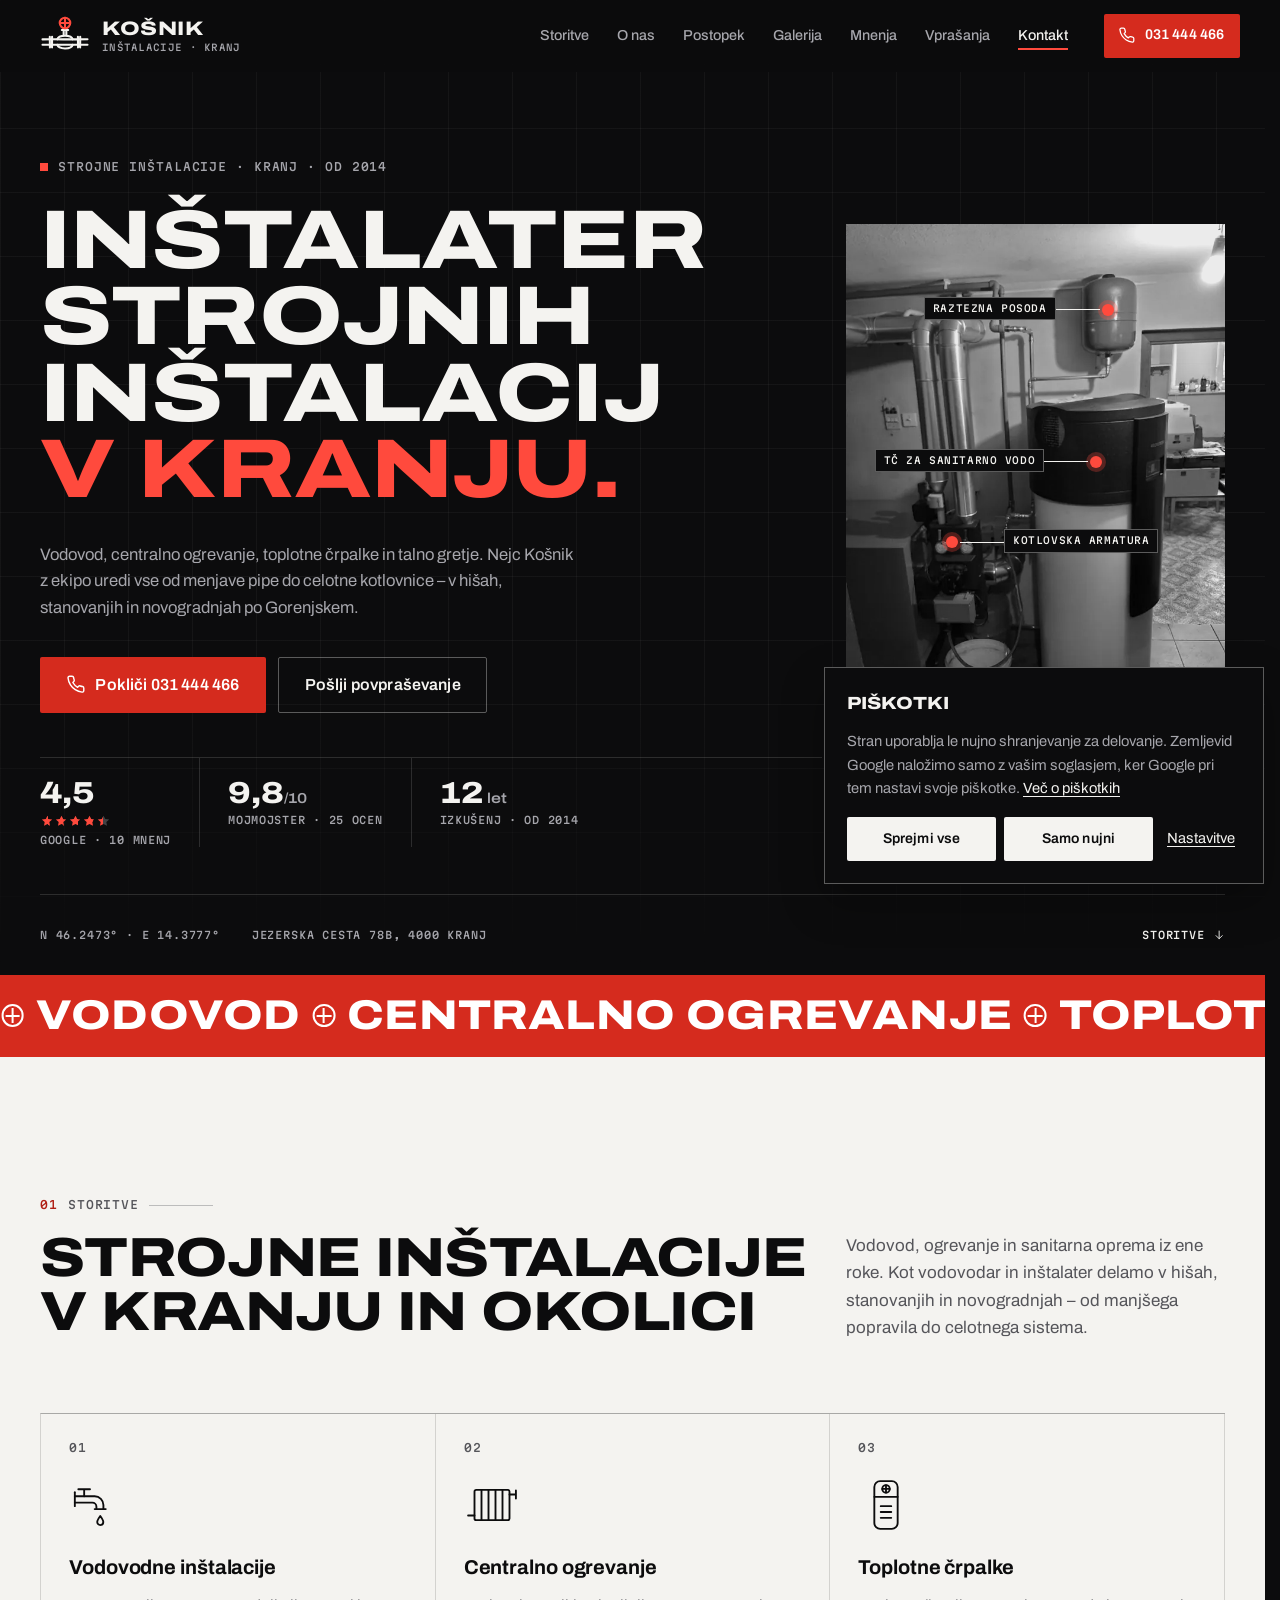
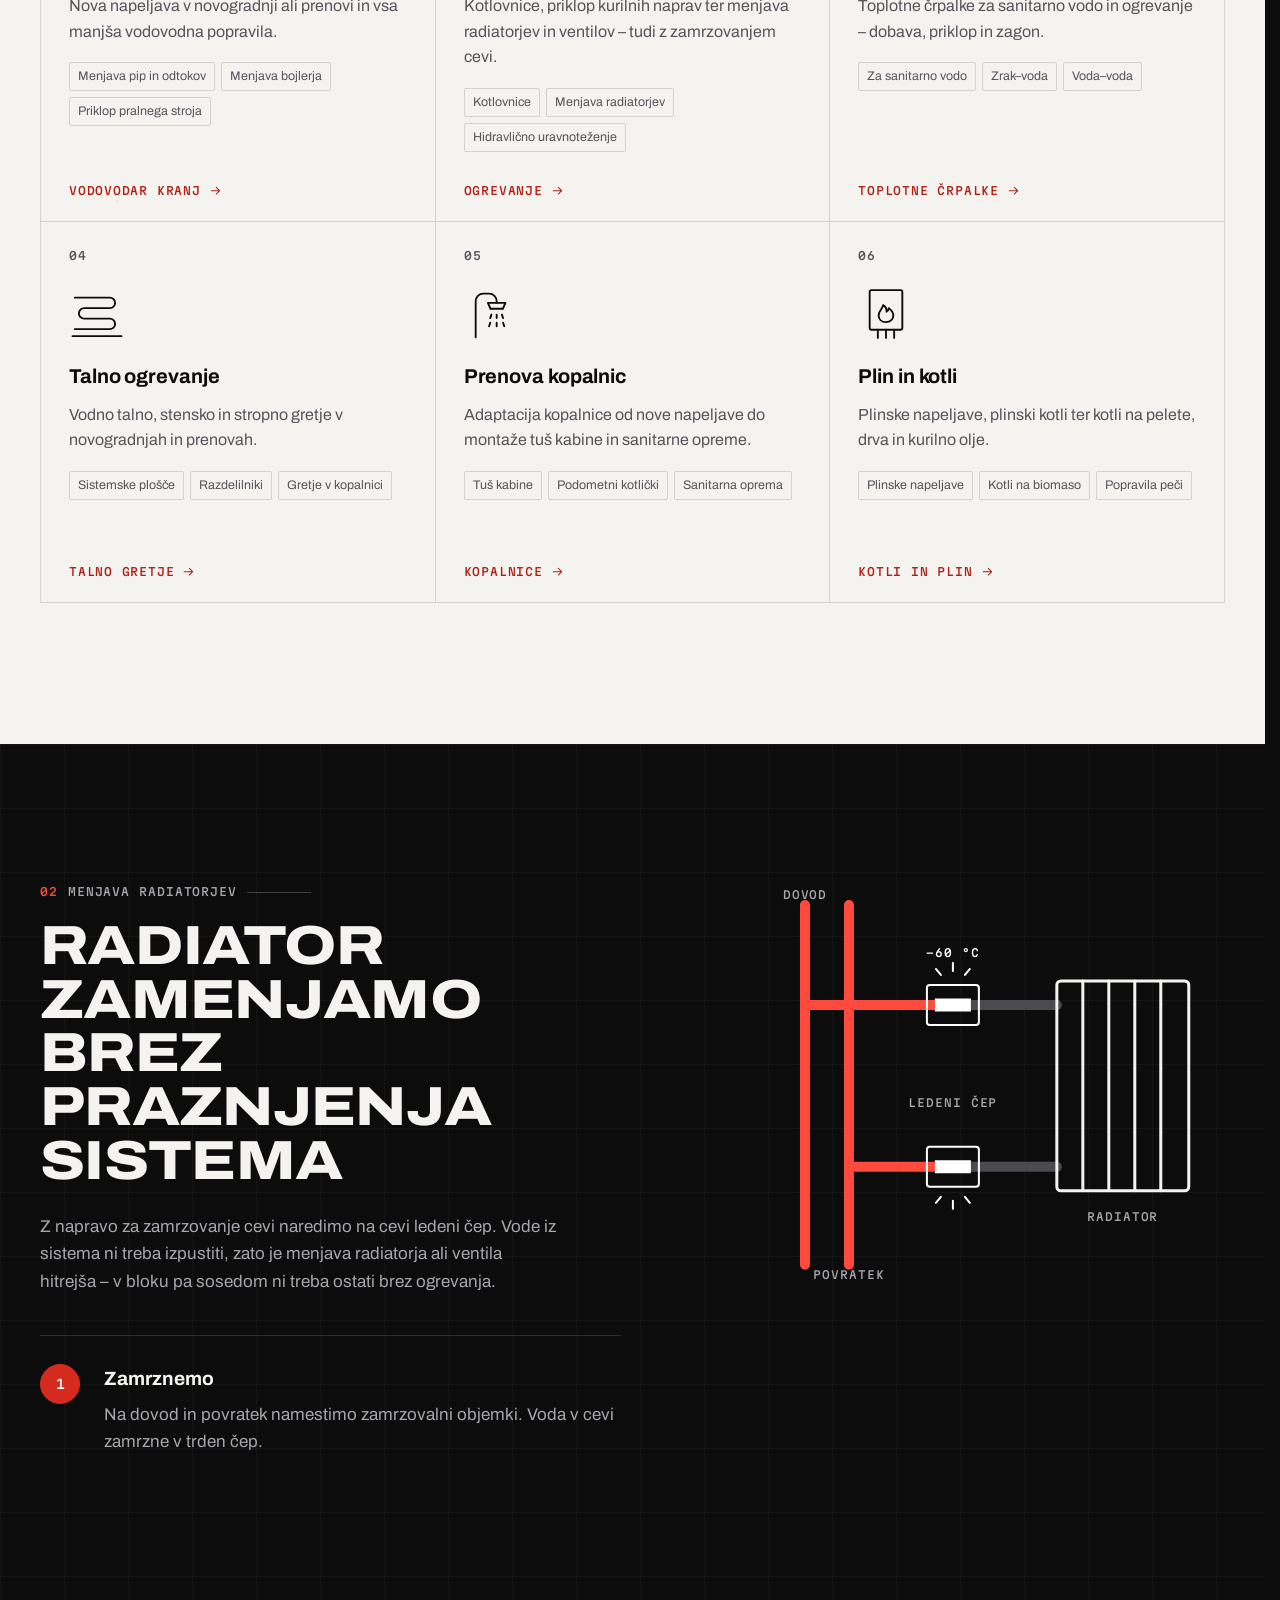
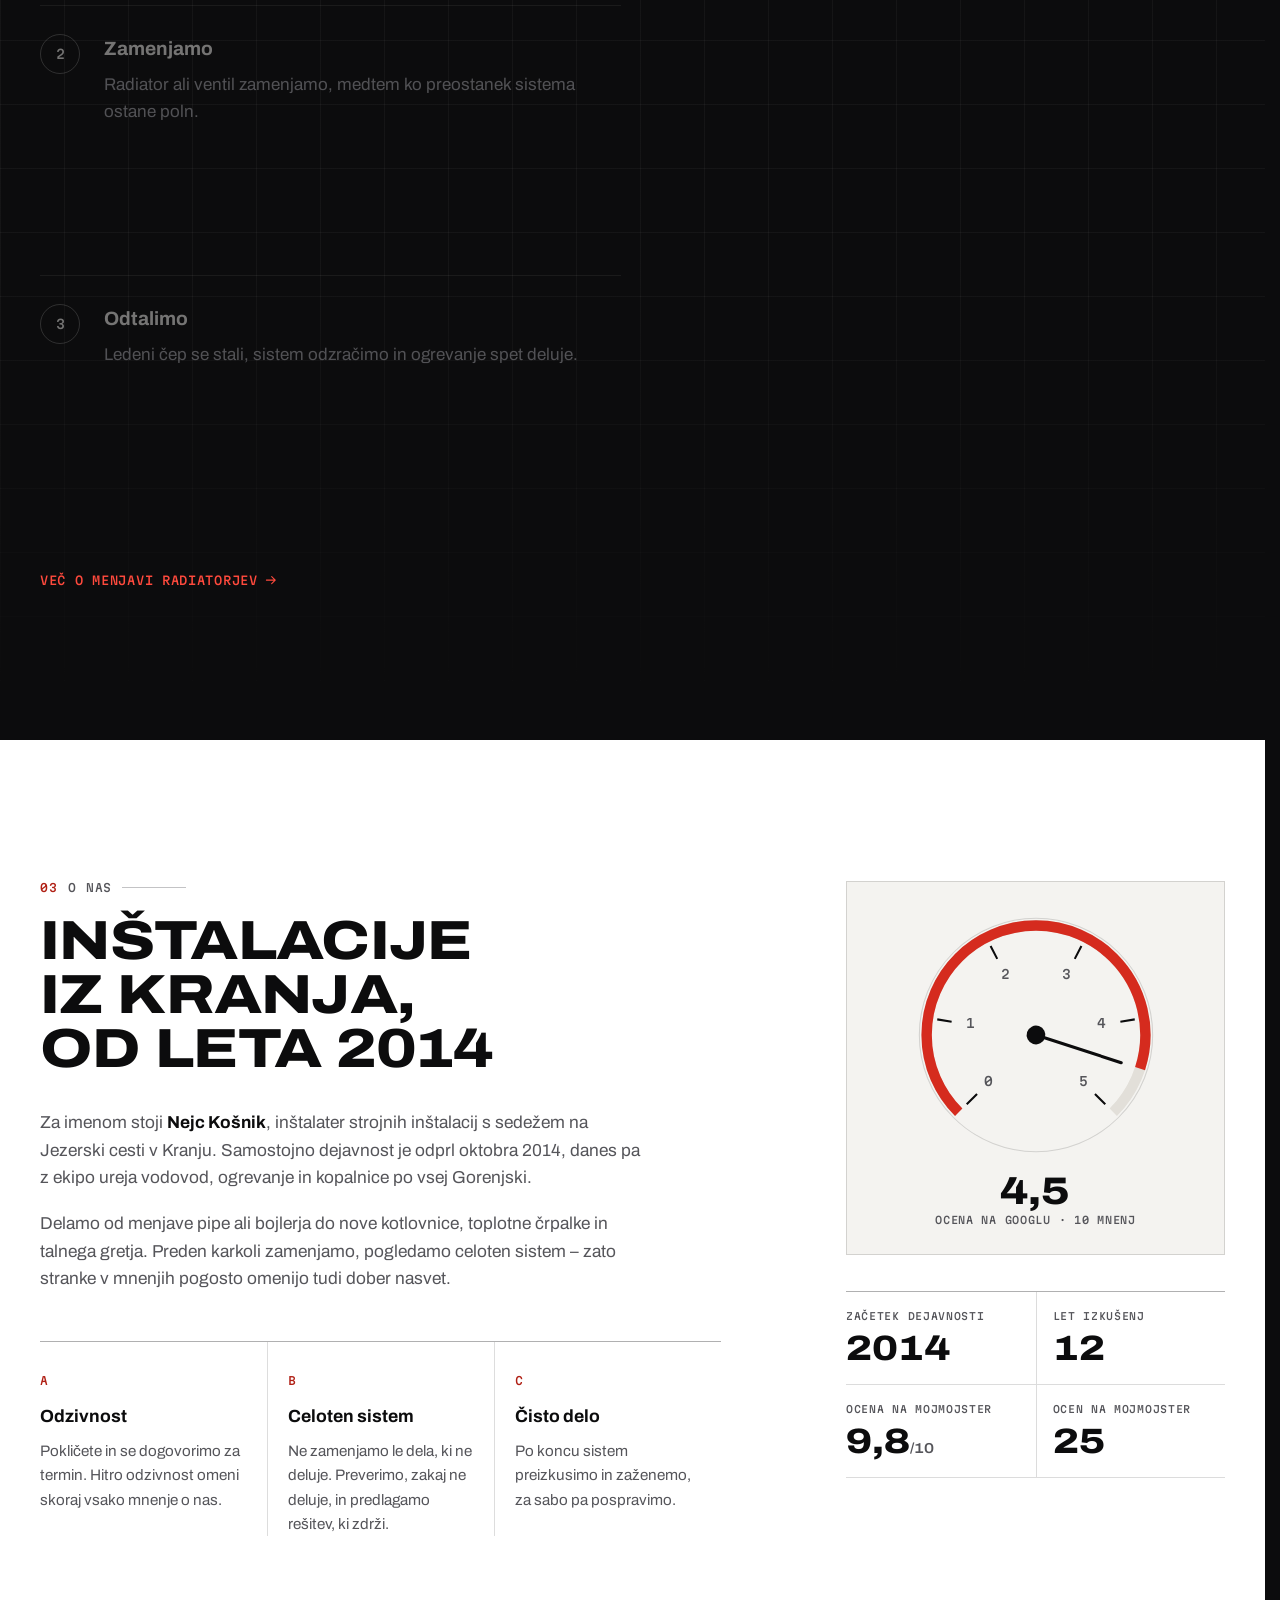
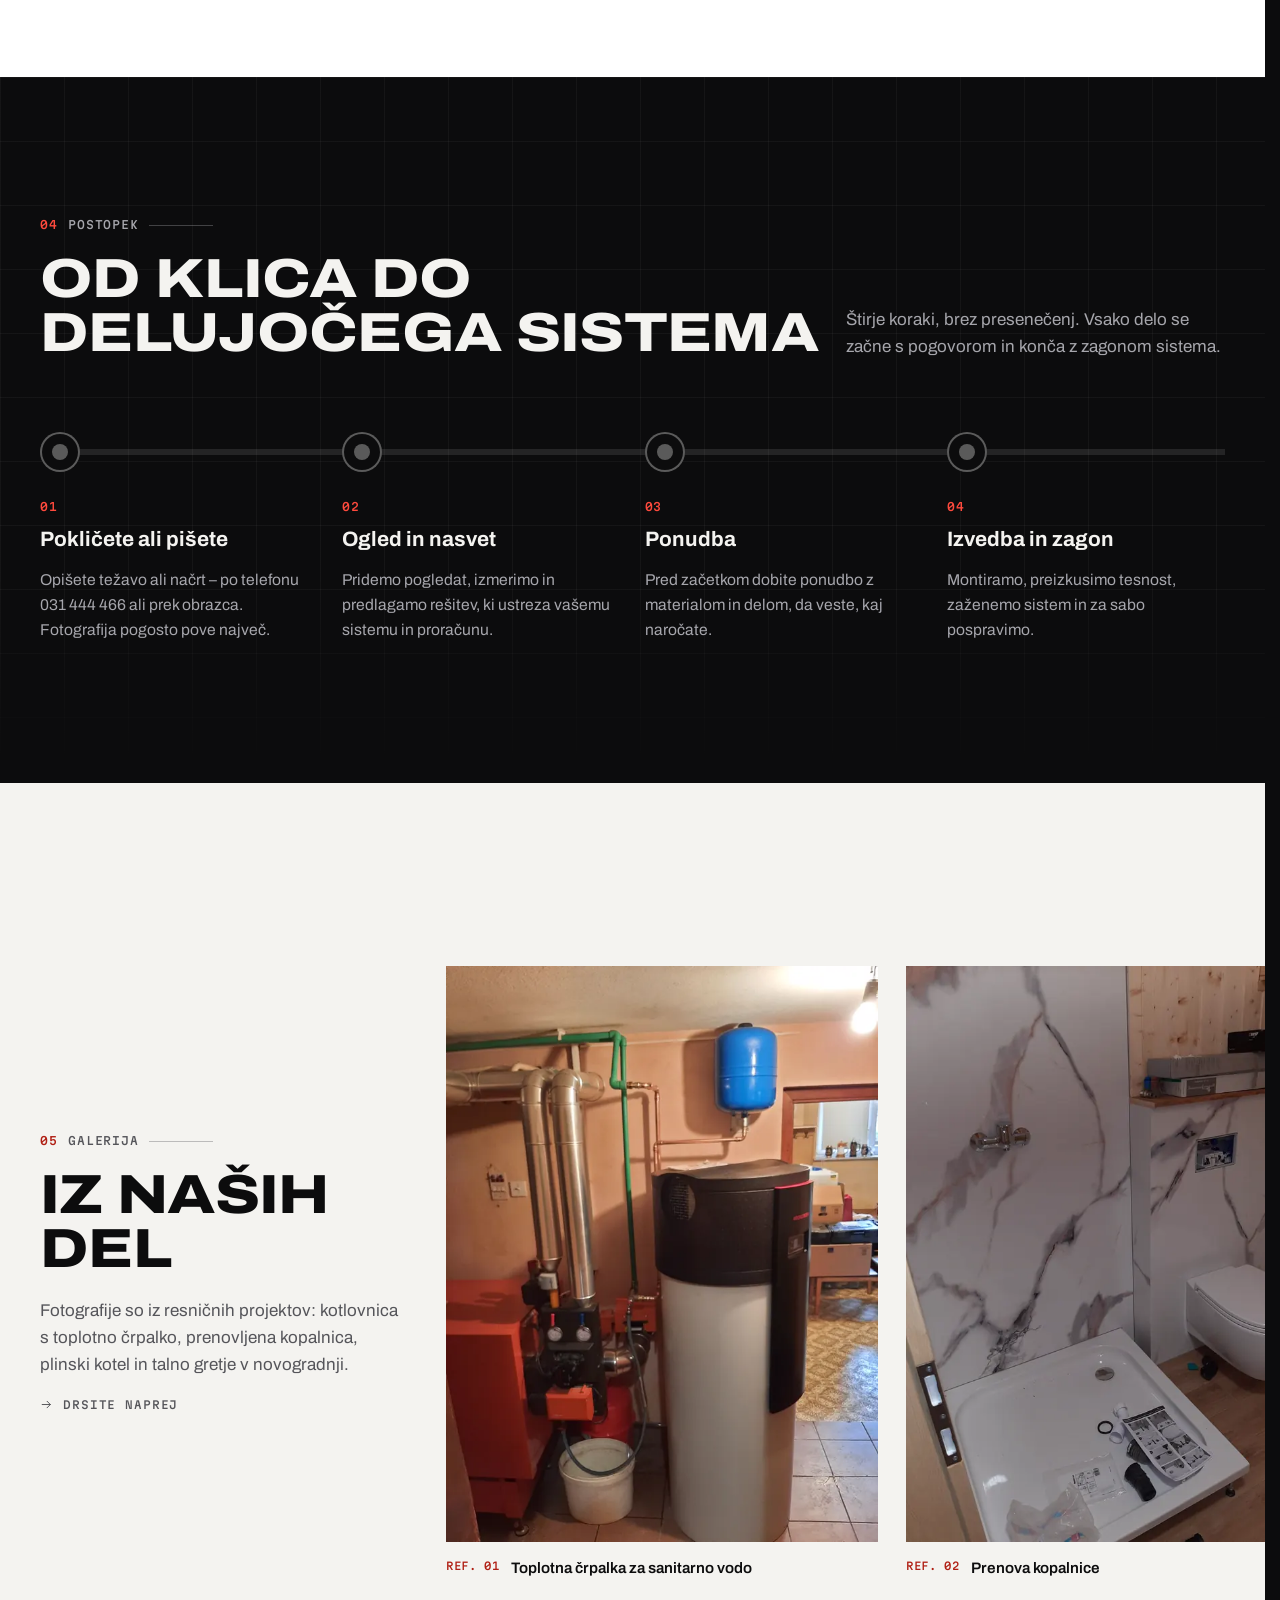
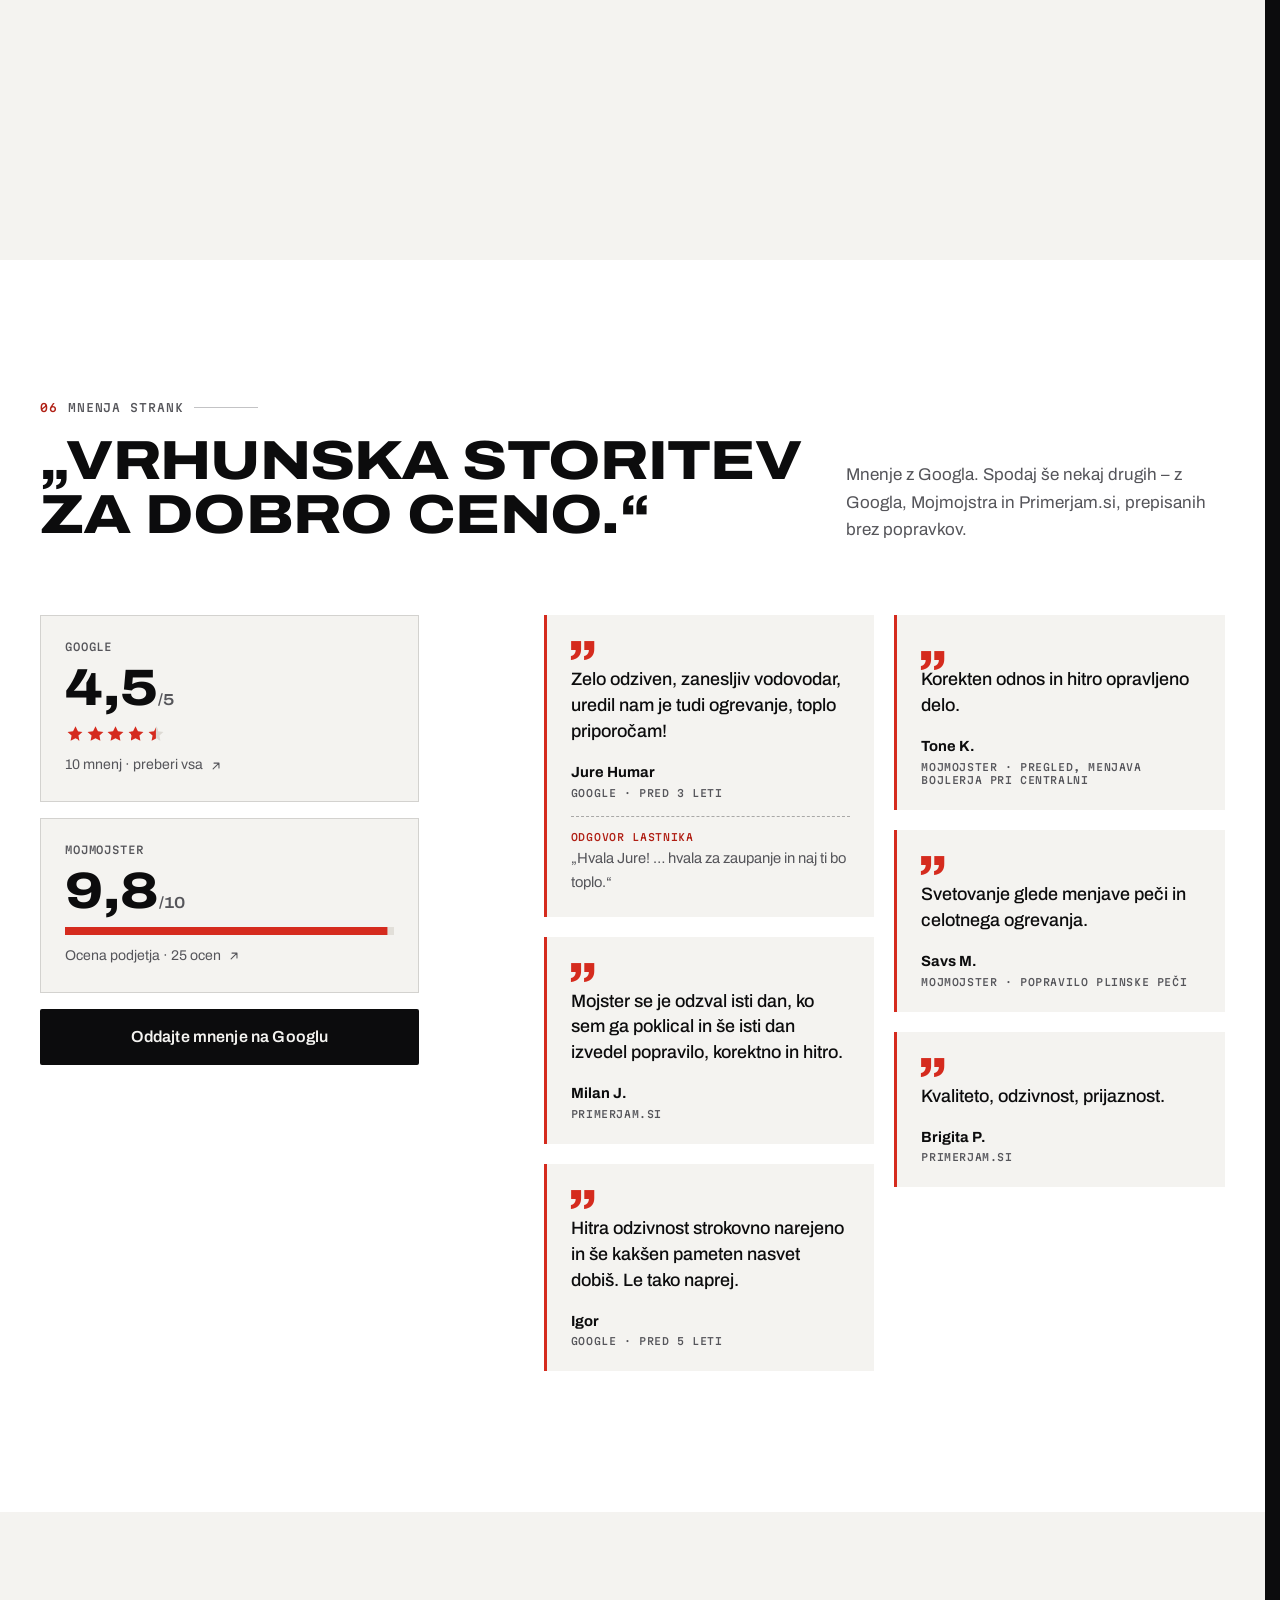
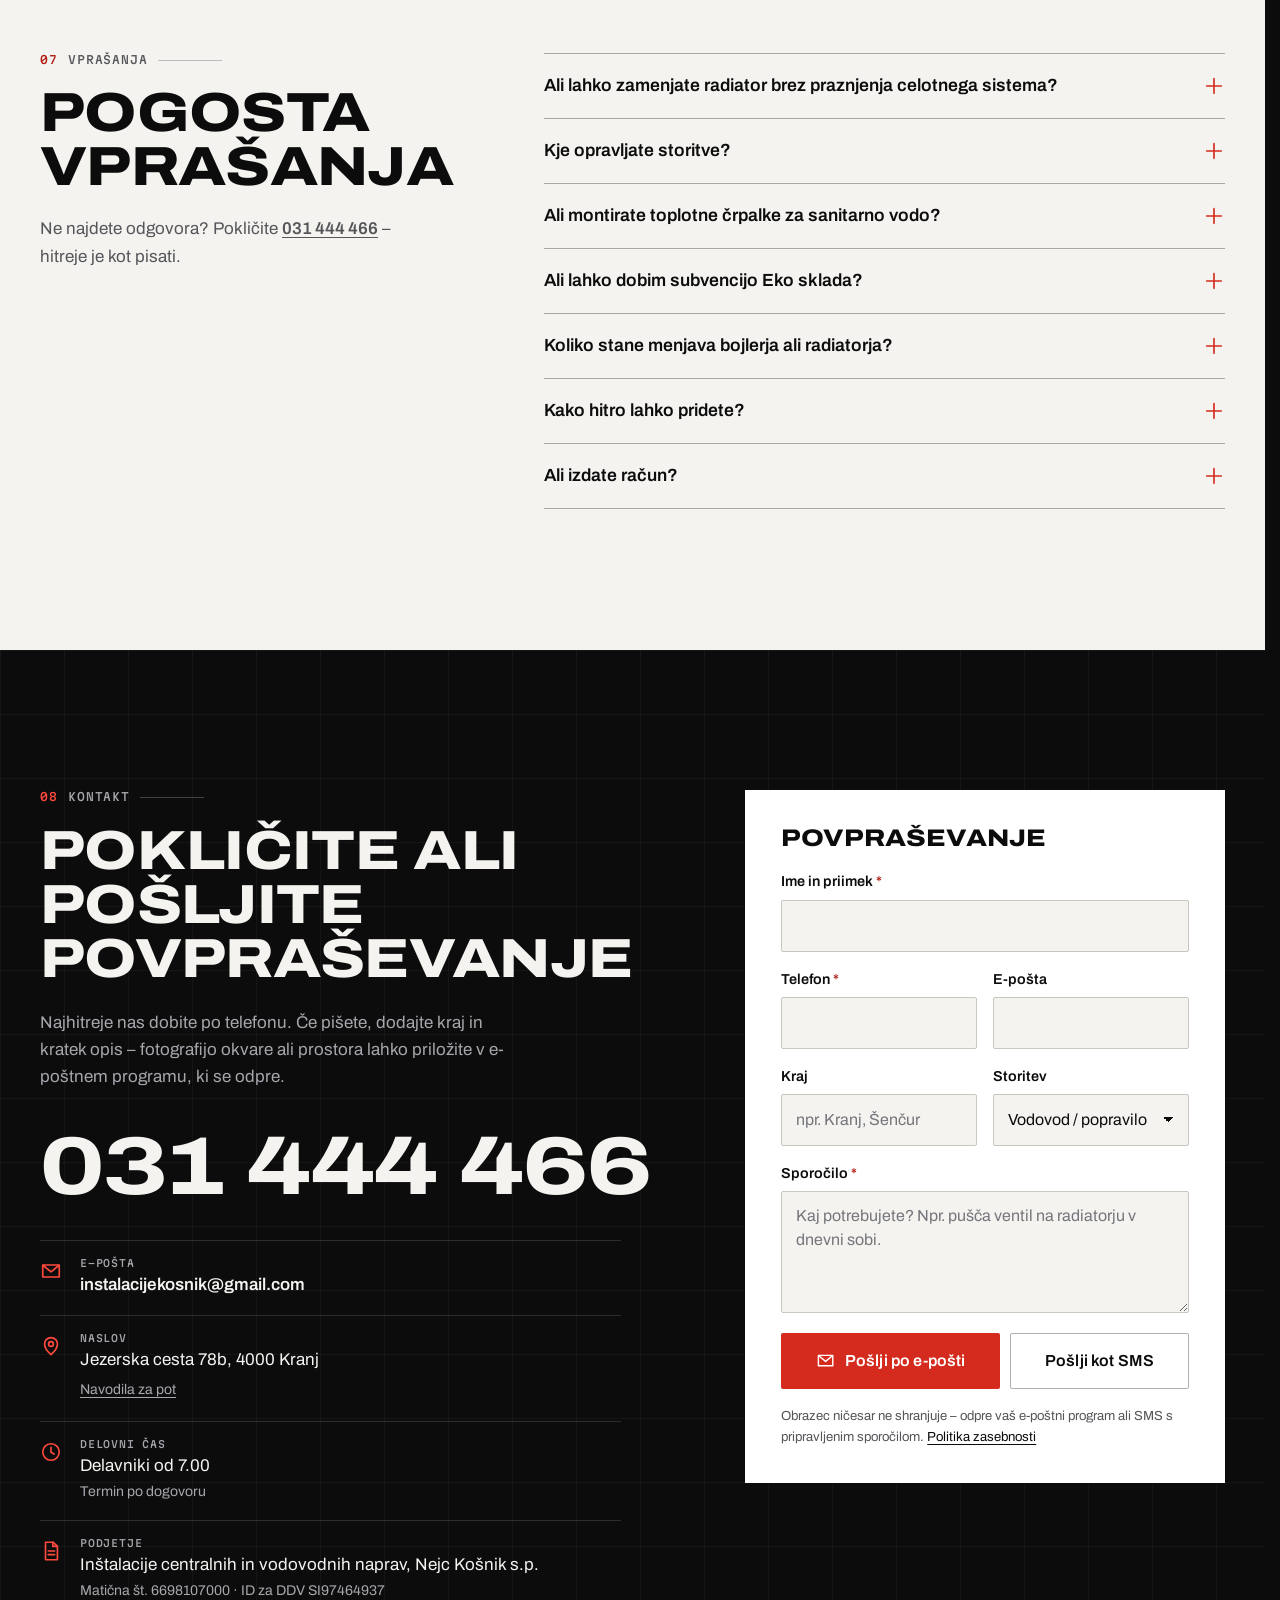
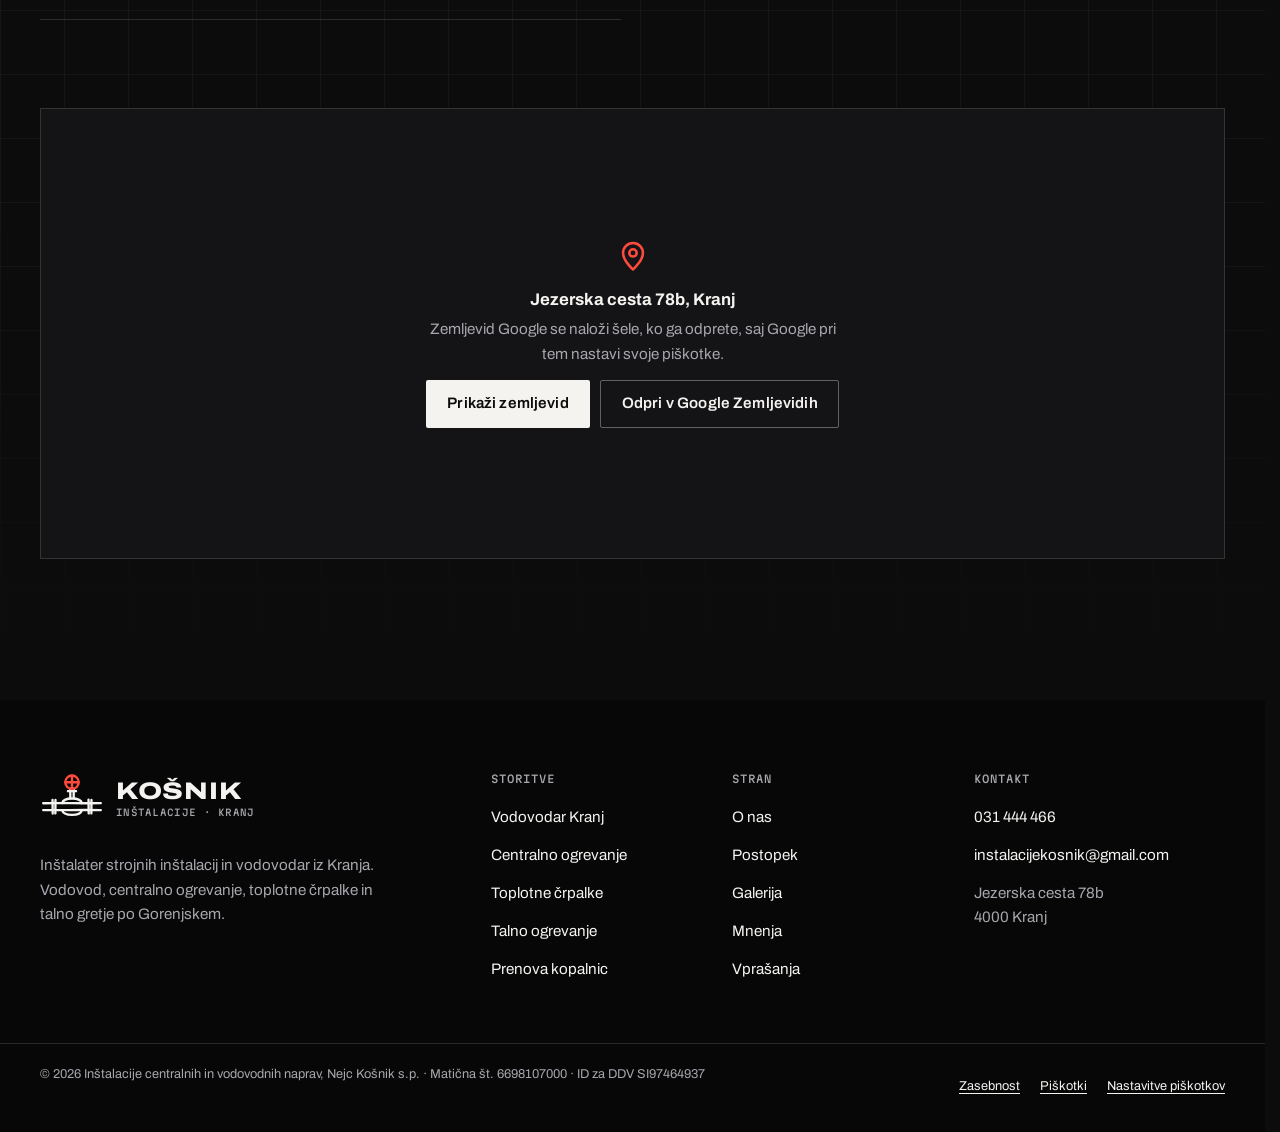
==== index.html @ 1b75e134 "Spletna stran Inštalacije Košnik – inštalater strojnih inštalacij Kranj Prva stran z uvodno animacij" ====
<!DOCTYPE html>
<html lang="sl" data-intro>
<head>
<meta charset="utf-8">
<meta name="viewport" content="width=device-width, initial-scale=1">
<!-- Zgodnja nastavitev razredov: js, zmanjšano gibanje, uvodna animacija (enkrat na sejo). ?gibanje=1 vsili animacije za predogled. -->
<script>
(function (d) {
  var h = d.documentElement, rm = false;
  h.classList.add('js');
  try { rm = matchMedia('(prefers-reduced-motion: reduce)').matches && !/[?&]gibanje=1/.test(location.search); } catch (e) {}
  if (rm) h.classList.add('rm');
  try { if (h.hasAttribute('data-intro') && !rm && !sessionStorage.getItem('nk-uvod')) h.classList.add('js-intro'); } catch (e) {}
})(document);
</script>

<title>Inštalater strojnih inštalacij in vodovodar Kranj | Košnik</title>
<meta name="description" content="Inštalater strojnih inštalacij in vodovodar v Kranju: vodovod, centralno ogrevanje, toplotne črpalke, talno gretje, menjava bojlerjev in radiatorjev. Tel. 031 444 466.">
<!-- DEPLOY STEP: zamenjaj https://nejc-kosnik.vercel.app z dejansko domeno (v vseh datotekah, tudi sitemap.xml in robots.txt). -->
<link rel="canonical" href="https://nejc-kosnik.vercel.app/">
<meta name="robots" content="index, follow, max-image-preview:large">
<meta name="theme-color" content="#0C0C0D">
<meta name="author" content="Inštalacije centralnih in vodovodnih naprav, Nejc Košnik s.p.">
<meta name="geo.region" content="SI-052">
<meta name="geo.placename" content="Kranj">
<meta name="geo.position" content="46.2473214;14.3776877">
<meta name="ICBM" content="46.2473214, 14.3776877">

<meta property="og:type" content="website">
<meta property="og:locale" content="sl_SI">
<meta property="og:site_name" content="Inštalacije Košnik">
<meta property="og:title" content="Inštalater strojnih inštalacij in vodovodar Kranj – Nejc Košnik s.p.">
<meta property="og:description" content="Vodovod, centralno ogrevanje, toplotne črpalke in talno gretje v Kranju in po Gorenjskem. Pokličite 031 444 466.">
<meta property="og:url" content="https://nejc-kosnik.vercel.app/">
<meta property="og:image" content="https://nejc-kosnik.vercel.app/assets/og-image.jpg">
<meta property="og:image:width" content="1200">
<meta property="og:image:height" content="630">
<meta property="og:image:alt" content="Inštalacije Košnik – inštalater strojnih inštalacij v Kranju">
<meta name="twitter:card" content="summary_large_image">

<link rel="icon" href="favicon.svg" type="image/svg+xml">
<link rel="apple-touch-icon" href="assets/img/apple-touch-icon.png">
<link rel="preconnect" href="https://fonts.googleapis.com">
<link rel="preconnect" href="https://fonts.gstatic.com" crossorigin>
<link rel="stylesheet" href="https://fonts.googleapis.com/css2?family=Archivo:wdth,wght@100..125,400..800&family=Martian+Mono:wght@400;500&display=swap">
<link rel="preload" as="image" href="assets/img/toplotna-crpalka-sanitarna-voda-kranj-1200.webp" imagesrcset="assets/img/toplotna-crpalka-sanitarna-voda-kranj-640.webp 640w, assets/img/toplotna-crpalka-sanitarna-voda-kranj-1200.webp 1200w" imagesizes="(min-width: 1024px) 38vw, 92vw">
<link rel="stylesheet" href="assets/styles.css">
<script src="assets/main.js" defer></script>

<script type="application/ld+json">
{
  "@context": "https://schema.org",
  "@graph": [
    {
      "@type": ["Plumber", "HVACBusiness"],
      "@id": "https://nejc-kosnik.vercel.app/#podjetje",
      "name": "Inštalacije centralnih in vodovodnih naprav, Nejc Košnik s.p.",
      "alternateName": ["Inštalacije Košnik", "Nejc Košnik s.p.", "Inštalater strojnih inštalacij Nejc Košnik"],
      "description": "Inštalater strojnih inštalacij in vodovodar iz Kranja: vodovodne inštalacije, centralno ogrevanje, kotlovnice, toplotne črpalke, talno ogrevanje, prenova kopalnic in plinske napeljave.",
      "url": "https://nejc-kosnik.vercel.app/",
      "telephone": "+386 31 444 466",
      "email": "instalacijekosnik@gmail.com",
      "image": "https://nejc-kosnik.vercel.app/assets/img/toplotna-crpalka-sanitarna-voda-kranj-1200.webp",
      "logo": "https://nejc-kosnik.vercel.app/favicon.svg",
      "foundingDate": "2014-10-03",
      "founder": { "@type": "Person", "name": "Nejc Košnik" },
      "vatID": "SI97464937",
      "taxID": "97464937",
      "identifier": { "@type": "PropertyValue", "propertyID": "Matična številka", "value": "6698107000" },
      "address": {
        "@type": "PostalAddress",
        "streetAddress": "Jezerska cesta 78b",
        "addressLocality": "Kranj",
        "postalCode": "4000",
        "addressRegion": "Gorenjska",
        "addressCountry": "SI"
      },
      "geo": { "@type": "GeoCoordinates", "latitude": 46.2473214, "longitude": 14.3776877 },
      "hasMap": "https://maps.google.com/?cid=13656609047360480369",
      "areaServed": [
        { "@type": "City", "name": "Kranj" },
        { "@type": "City", "name": "Šenčur" },
        { "@type": "City", "name": "Naklo" },
        { "@type": "City", "name": "Cerklje na Gorenjskem" },
        { "@type": "City", "name": "Preddvor" },
        { "@type": "City", "name": "Tržič" },
        { "@type": "City", "name": "Škofja Loka" },
        { "@type": "AdministrativeArea", "name": "Gorenjska" }
      ],
      "knowsAbout": ["vodovodne inštalacije", "centralno ogrevanje", "toplotne črpalke", "talno ogrevanje", "menjava bojlerja", "menjava radiatorjev z zamrzovanjem cevi", "prenova kopalnic", "plinske napeljave", "kotlovnice"],
      "hasOfferCatalog": {
        "@type": "OfferCatalog",
        "name": "Strojne inštalacije",
        "itemListElement": [
          { "@type": "Offer", "itemOffered": { "@type": "Service", "name": "Vodovodne inštalacije in popravila", "url": "https://nejc-kosnik.vercel.app/vodovodne-instalacije-kranj.html" } },
          { "@type": "Offer", "itemOffered": { "@type": "Service", "name": "Centralno ogrevanje in kotlovnice", "url": "https://nejc-kosnik.vercel.app/centralno-ogrevanje-kranj.html" } },
          { "@type": "Offer", "itemOffered": { "@type": "Service", "name": "Toplotne črpalke", "url": "https://nejc-kosnik.vercel.app/toplotne-crpalke-kranj.html" } },
          { "@type": "Offer", "itemOffered": { "@type": "Service", "name": "Talno ogrevanje", "url": "https://nejc-kosnik.vercel.app/talno-ogrevanje-kranj.html" } },
          { "@type": "Offer", "itemOffered": { "@type": "Service", "name": "Prenova kopalnic", "url": "https://nejc-kosnik.vercel.app/adaptacija-kopalnic-kranj.html" } }
        ]
      },
      "sameAs": [
        "https://maps.google.com/?cid=13656609047360480369",
        "https://www.mojmojster.net/izvajalec/nejc_kosnik",
        "https://www.bizi.si/NEJC-KOSNIK-S-P/"
      ]
    },
    {
      "@type": "WebSite",
      "@id": "https://nejc-kosnik.vercel.app/#stran",
      "url": "https://nejc-kosnik.vercel.app/",
      "name": "Inštalacije Košnik",
      "inLanguage": "sl",
      "publisher": { "@id": "https://nejc-kosnik.vercel.app/#podjetje" }
    },
    {
      "@type": "FAQPage",
      "mainEntity": [
        { "@type": "Question", "name": "Ali lahko zamenjate radiator brez praznjenja celotnega sistema?", "acceptedAnswer": { "@type": "Answer", "text": "Da. Radiatorje in ventile menjamo tudi s sistemom zamrzovanja cevi: na cevi naredimo ledeni čep, zato celotnega sistema ni treba izprazniti. To je posebej praktično v blokih." } },
        { "@type": "Question", "name": "Kje opravljate storitve?", "acceptedAnswer": { "@type": "Answer", "text": "Sedež imamo na Jezerski cesti 78b v Kranju. Delamo v Kranju z okolico in po Gorenjskem." } },
        { "@type": "Question", "name": "Ali montirate toplotne črpalke za sanitarno vodo?", "acceptedAnswer": { "@type": "Answer", "text": "Da. Toplotno črpalko za sanitarno vodo dobavimo, priklopimo na vodovod in po potrebi na obstoječo kotlovnico ter jo zaženemo." } },
        { "@type": "Question", "name": "Koliko stane menjava bojlerja ali radiatorja?", "acceptedAnswer": { "@type": "Answer", "text": "Cena je odvisna od naprave, dostopa in obstoječe napeljave. Po kratkem opisu ali ogledu pripravimo ponudbo z materialom in delom." } },
        { "@type": "Question", "name": "Ali izdate račun?", "acceptedAnswer": { "@type": "Answer", "text": "Da. Smo zavezanec za DDV (ID za DDV SI97464937), za vsako delo izdamo račun." } }
      ]
    }
  ]
}
</script>
</head>
<body>
<a class="skip" href="#vsebina">Preskoči na vsebino</a>

<!-- ============ Ikone in znak (SVG sprite) ============ -->
<svg class="sprite" aria-hidden="true" focusable="false">
  <symbol id="nk-mark" viewBox="0 0 120 100">
    <path d="M6 58.6C30 57.9 88 59.1 114 58.3"/>
    <path d="M6 71.4C32 72 86 70.8 114 71.6"/>
    <path d="M23.5 52.2l.3 25.6M29 52.4l-.2 25.3M91 52.1l.3 25.6M96.5 52.4l-.2 25.3"/>
    <path d="M41.5 58.4C44.5 47 75.5 46.6 78.5 58.4M41.5 71.6C44.5 83 75.5 83.4 78.5 71.6"/>
    <path d="M56.8 48.6V31.4M63.2 48.6V31.4M52.4 36h15.2"/>
    <g style="stroke: var(--mark-accent, #D52B1E)">
      <path d="M47.4 19.2a12.6 12.6 0 1 0 25.2 0a12.6 12.6 0 1 0-25.2 0"/>
      <path d="M60 6.8v24.8M47.6 19.2h24.8"/>
    </g>
  </symbol>
  <symbol id="i-phone" viewBox="0 0 24 24"><path d="M21 16.4v3a2 2 0 0 1-2.2 2 19.6 19.6 0 0 1-8.5-3 19.3 19.3 0 0 1-6-6 19.6 19.6 0 0 1-3-8.6A2 2 0 0 1 3.3 1.6h3a2 2 0 0 1 2 1.7c.1 1 .4 1.9.7 2.8a2 2 0 0 1-.5 2.1L7.3 9.4a16 16 0 0 0 6 6l1.2-1.2a2 2 0 0 1 2.1-.5c.9.3 1.8.6 2.8.7a2 2 0 0 1 1.6 2z"/></symbol>
  <symbol id="i-mail" viewBox="0 0 24 24"><path d="M3 5.5h18v13H3z"/><path d="m3.5 6 8.5 7 8.5-7"/></symbol>
  <symbol id="i-pin" viewBox="0 0 24 24"><path d="M12 21.5s-7-6.2-7-11.7a7 7 0 0 1 14 0c0 5.5-7 11.7-7 11.7z"/><circle cx="12" cy="9.8" r="2.6"/></symbol>
  <symbol id="i-clock" viewBox="0 0 24 24"><circle cx="12" cy="12" r="9"/><path d="M12 7v5.2l3.4 2"/></symbol>
  <symbol id="i-doc" viewBox="0 0 24 24"><path d="M6 2.5h8.5L19 7v14.5H6z"/><path d="M14 2.5V7h5M9 12h7M9 16h7"/></symbol>
  <symbol id="i-arrow" viewBox="0 0 24 24"><path d="M4 12h15M13 6l6 6-6 6"/></symbol>
  <symbol id="i-out" viewBox="0 0 24 24"><path d="M7 17 17 7M8.5 7H17v8.5"/></symbol>
  <symbol id="i-plus" viewBox="0 0 24 24"><path d="M12 4v16M4 12h16"/></symbol>
  <symbol id="i-close" viewBox="0 0 24 24"><path d="M5.5 5.5l13 13M18.5 5.5l-13 13"/></symbol>
  <symbol id="i-left" viewBox="0 0 24 24"><path d="M15 5l-7 7 7 7"/></symbol>
  <symbol id="i-right" viewBox="0 0 24 24"><path d="M9 5l7 7-7 7"/></symbol>
  <symbol id="i-star" viewBox="0 0 24 24"><path d="m12 2.8 2.8 5.8 6.3.9-4.6 4.4 1.1 6.3L12 17.2l-5.6 3 1.1-6.3L2.9 9.5l6.3-.9z"/></symbol>
  <!-- ikone storitev -->
  <symbol id="s-voda" viewBox="0 0 48 48"><path d="M5 13v12"/><path d="M5 16.5h17a7.5 7.5 0 0 1 7.5 7.5v3.5"/><path d="M5 22h15a3.5 3.5 0 0 1 3.5 3.5v2"/><path d="M22 27.5h9.5"/><path d="M13 16.5v-6M8 10.5h10"/><path d="M26.8 33.5c-1.7 2.4-2.6 4-2.6 5.1a2.6 2.6 0 0 0 5.2 0c0-1.1-.9-2.7-2.6-5.1z"/></symbol>
  <symbol id="s-radiator" viewBox="0 0 48 48"><rect x="9" y="11" width="30" height="26" rx="1.5"/><path d="M15 11v26M21 11v26M27 11v26M33 11v26"/><path d="M3.5 33H9M39 15h5.5M44.5 11.5v7"/></symbol>
  <symbol id="s-crpalka" viewBox="0 0 48 48"><rect x="14" y="3.5" width="20" height="41" rx="5"/><path d="M14 17h20"/><circle cx="24" cy="10.2" r="3.2"/><path d="M24 7v6.4M20.8 10.2h6.4"/><path d="M19.5 25h9M19.5 30h9M19.5 35h9"/></symbol>
  <symbol id="s-talno" viewBox="0 0 48 48"><path d="M5 10h30a4.5 4.5 0 0 1 0 9H13a4.5 4.5 0 0 0 0 9h22a4.5 4.5 0 0 1 0 9H5"/><path d="M3 43h42"/></symbol>
  <symbol id="s-kopalnica" viewBox="0 0 48 48"><path d="M10 44V13a6.5 6.5 0 0 1 6.5-6.5h5A6.5 6.5 0 0 1 28 13v1.5"/><path d="M20.5 14.5h15l-2.2 5H22.7z"/><path d="M23.5 24.5l-1 3M28 24.5v3M32.5 24.5l1 3M22.5 31.5l-1 3M28 31.5v3M33.5 31.5l1 3"/></symbol>
  <symbol id="s-plamen" viewBox="0 0 48 48"><rect x="10" y="3.5" width="28" height="34" rx="1.5"/><path d="M24 31c-4.1 0-6.3-2.7-6.3-5.8 0-3.6 3.1-5.3 3.8-8.8 2.7 1.7 3.2 4 2.9 5.7 1.1-.6 1.9-1.9 2.1-3.1 1.9 1.7 3.8 3.8 3.8 6.2 0 3.1-2.5 5.8-6.3 5.8z"/><path d="M17 37.5v7M24 37.5v7M31 37.5v7"/></symbol>
</svg>

<!-- ============ Uvodna animacija: skica ventila se izriše, kolo se zavrti, voda steče ============ -->
<div class="intro" id="intro" aria-hidden="true">
  <div class="intro__stage">
    <svg class="intro__mark" viewBox="0 0 120 100" fill="none" stroke-linecap="round" stroke-linejoin="round">
      <path class="d d--ghost" pathLength="1" style="--d:100ms" d="M5.4 59.2C29 58.7 87 59.8 114.6 58.9"/>
      <path class="d" pathLength="1" style="--d:60ms" d="M6 58.6C30 57.9 88 59.1 114 58.3"/>
      <path class="d" pathLength="1" style="--d:120ms" d="M6 71.4C32 72 86 70.8 114 71.6"/>
      <path class="d d--ghost" pathLength="1" style="--d:170ms" d="M6.6 70.8C33 71.6 85 70.3 113.4 71.1"/>
      <path class="d d--s" pathLength="1" style="--d:300ms" d="M23.5 52.2l.3 25.6"/>
      <path class="d d--s" pathLength="1" style="--d:340ms" d="M29 52.4l-.2 25.3"/>
      <path class="d d--s" pathLength="1" style="--d:400ms" d="M91 52.1l.3 25.6"/>
      <path class="d d--s" pathLength="1" style="--d:440ms" d="M96.5 52.4l-.2 25.3"/>
      <path class="d d--m" pathLength="1" style="--d:480ms" d="M41.5 58.4C44.5 47 75.5 46.6 78.5 58.4"/>
      <path class="d d--m" pathLength="1" style="--d:520ms" d="M41.5 71.6C44.5 83 75.5 83.4 78.5 71.6"/>
      <path class="d d--s" pathLength="1" style="--d:640ms" d="M56.8 48.6V31.4M63.2 48.6V31.4"/>
      <path class="d d--s" pathLength="1" style="--d:720ms" d="M52.4 36h15.2"/>
      <path class="d d--s d--ghost" pathLength="1" style="--d:760ms" d="M4 88H116M4 84.5v7M116 84.5v7"/>
      <g class="intro__wheel">
        <path class="d d--m" pathLength="1" style="--d:780ms" d="M47.4 19.2a12.6 12.6 0 1 0 25.2 0a12.6 12.6 0 1 0-25.2 0"/>
        <path class="d d--s" pathLength="1" style="--d:900ms" d="M60 6.8v24.8M47.6 19.2h24.8"/>
      </g>
      <path class="intro__flow" pathLength="1" d="M8 65h104"/>
    </svg>
    <p class="intro__word"><span>Košnik</span></p>
    <p class="intro__sub"><span>Inštalacije</span><span>Kranj</span><span>od 2014</span></p>
  </div>
</div>

<!-- Napredek drsenja: cev, ki se polni -->
<div class="progress" aria-hidden="true"><i id="progress"></i></div>

<!-- Cevovod ob robu strani (samo široki zasloni) -->
<div class="rail" id="rail" aria-hidden="true">
  <i class="rail__fill" id="rail-fill"></i>
</div>

<!-- ============ Glava ============ -->
<header class="hdr" id="hdr">
  <div class="wrap hdr__in">
    <a class="brand" href="#vrh">
      <svg class="brand__mark" viewBox="0 0 120 100" aria-hidden="true"><use href="#nk-mark"/></svg>
      <span class="brand__txt"><b>Košnik</b><small>Inštalacije · Kranj</small></span>
    </a>
    <nav class="nav" aria-label="Glavna navigacija">
      <ul>
        <li><a href="#storitve">Storitve</a></li>
        <li><a href="#o-nas">O nas</a></li>
        <li><a href="#postopek">Postopek</a></li>
        <li><a href="#galerija">Galerija</a></li>
        <li><a href="#mnenja">Mnenja</a></li>
        <li><a href="#vprasanja">Vprašanja</a></li>
        <li><a href="#kontakt">Kontakt</a></li>
      </ul>
    </nav>
    <a class="btn btn--red btn--sm hdr__tel" href="tel:+38631444466" aria-label="Pokliči 031 444 466">
      <svg class="ico" aria-hidden="true"><use href="#i-phone"/></svg><span>031&nbsp;444&nbsp;466</span>
    </a>
    <button class="burger" type="button" aria-label="Odpri meni" aria-expanded="false" aria-controls="mnav"><span></span><span></span></button>
  </div>
</header>

<div class="mnav" id="mnav" inert>
  <nav aria-label="Mobilna navigacija">
    <ul>
      <li style="--i:0"><a href="#storitve"><span>01</span>Storitve</a></li>
      <li style="--i:1"><a href="#o-nas"><span>02</span>O nas</a></li>
      <li style="--i:2"><a href="#postopek"><span>03</span>Postopek</a></li>
      <li style="--i:3"><a href="#galerija"><span>04</span>Galerija</a></li>
      <li style="--i:4"><a href="#mnenja"><span>05</span>Mnenja</a></li>
      <li style="--i:5"><a href="#vprasanja"><span>06</span>Vprašanja</a></li>
      <li style="--i:6"><a href="#kontakt"><span>07</span>Kontakt</a></li>
    </ul>
  </nav>
  <div class="mnav__foot">
    <a class="btn btn--red btn--lg" href="tel:+38631444466"><svg class="ico" aria-hidden="true"><use href="#i-phone"/></svg>031&nbsp;444&nbsp;466</a>
    <a href="mailto:instalacijekosnik@gmail.com">instalacijekosnik@gmail.com</a>
    <span>Jezerska cesta 78b, 4000 Kranj</span>
  </div>
</div>

<main id="vsebina">

<!-- ============ HERO ============ -->
<section class="hero" id="vrh" aria-labelledby="hero-h">
  <div class="gridbg" aria-hidden="true"></div>
  <div class="wrap hero__in">
    <div class="hero__copy">
      <p class="label label--inv hero__kick" data-hero style="--i:0"><span class="tick" aria-hidden="true"></span>Strojne inštalacije · Kranj · od 2014</p>
      <h1 class="hero__h" id="hero-h">
        <span class="ln"><span style="--i:0">Inštalater</span></span>
        <span class="ln"><span style="--i:1">strojnih</span></span>
        <span class="ln"><span style="--i:2">inštalacij</span></span>
        <span class="ln"><span style="--i:3" class="red">v Kranju.</span></span>
      </h1>
      <p class="hero__lead" data-hero style="--i:4">Vodovod, centralno ogrevanje, toplotne črpalke in talno gretje. Nejc Košnik z ekipo uredi vse od menjave pipe do celotne kotlovnice – v hišah, stanovanjih in novogradnjah po Gorenjskem.</p>
      <div class="hero__cta" data-hero style="--i:5">
        <a class="btn btn--red btn--lg" href="tel:+38631444466"><svg class="ico" aria-hidden="true"><use href="#i-phone"/></svg>Pokliči 031&nbsp;444&nbsp;466</a>
        <a class="btn btn--line-inv btn--lg" href="#kontakt">Pošlji povpraševanje</a>
      </div>
      <ul class="proof" data-hero style="--i:6">
        <li>
          <b>4,5</b>
          <span class="stars" style="--v:.9" aria-hidden="true"></span>
          <small>Google · 10 mnenj</small>
        </li>
        <li><b>9,8<em>/10</em></b><small>Mojmojster · 25 ocen</small></li>
        <li><b>12<em> let</em></b><small>izkušenj · od 2014</small></li>
      </ul>
    </div>

    <figure class="hero__fig" id="hero-fig">
      <div class="hero__photo">
        <img src="assets/img/toplotna-crpalka-sanitarna-voda-kranj-1200.webp"
             srcset="assets/img/toplotna-crpalka-sanitarna-voda-kranj-640.webp 640w, assets/img/toplotna-crpalka-sanitarna-voda-kranj-1200.webp 1200w"
             sizes="(min-width: 1024px) 38vw, 92vw" width="1200" height="1600" fetchpriority="high"
             alt="Toplotna črpalka za sanitarno vodo, priklopljena poleg kotla v kotlovnici – delo Nejca Košnika">
      </div>
      <ul class="callouts" aria-hidden="true">
        <li class="co co--l" style="--x:69%; --y:17%; --i:0"><span>Raztezna posoda</span></li>
        <li class="co co--l" style="--x:66%; --y:47%; --i:1"><span>TČ za sanitarno vodo</span></li>
        <li class="co co--r" style="--x:28%; --y:63%; --i:2"><span>Kotlovska armatura</span></li>
      </ul>
      <figcaption class="hero__cap"><span>Ref. 01</span>Toplotna črpalka za sanitarno vodo ob obstoječi kotlovnici</figcaption>
    </figure>
  </div>
  <div class="wrap hero__foot" data-hero style="--i:7">
    <span>N 46.2473° · E 14.3777°</span>
    <span>Jezerska cesta 78b, 4000 Kranj</span>
    <a href="#storitve" class="cue">Storitve <svg class="ico" aria-hidden="true"><use href="#i-arrow"/></svg></a>
  </div>
</section>

<!-- Trak s storitvami, ki se premika z drsenjem -->
<div class="band" aria-hidden="true">
  <div class="band__track" id="band">
    <span>Vodovod</span><i></i><span>Centralno ogrevanje</span><i></i><span>Toplotne črpalke</span><i></i><span>Talno gretje</span><i></i><span>Kopalnice</span><i></i><span>Kotlovnice</span><i></i><span>Plinske napeljave</span><i></i>
    <span>Vodovod</span><i></i><span>Centralno ogrevanje</span><i></i><span>Toplotne črpalke</span><i></i><span>Talno gretje</span><i></i><span>Kopalnice</span><i></i><span>Kotlovnice</span><i></i><span>Plinske napeljave</span><i></i>
  </div>
</div>

<!-- ============ STORITVE ============ -->
<section class="sec sec--paper" id="storitve" aria-labelledby="st-h" data-rail="01">
  <div class="wrap">
    <header class="head">
      <p class="label" data-reveal><span class="num">01</span>Storitve</p>
      <h2 class="h2" id="st-h" data-reveal="words">Strojne inštalacije v&nbsp;Kranju in okolici</h2>
      <p class="head__intro" data-reveal style="--i:2">Vodovod, ogrevanje in sanitarna oprema iz ene roke. Kot vodovodar in inštalater delamo v hišah, stanovanjih in novogradnjah – od manjšega popravila do celotnega sistema.</p>
    </header>

    <ul class="svc" role="list">
      <li data-reveal style="--i:0">
        <a class="svc__card" href="vodovodne-instalacije-kranj.html">
          <span class="svc__no">01</span>
          <svg class="svc__ico" aria-hidden="true"><use href="#s-voda"/></svg>
          <h3 class="h3">Vodovodne inštalacije</h3>
          <p>Nova napeljava v novogradnji ali prenovi in vsa manjša vodovodna popravila.</p>
          <ul class="tags"><li>Menjava pip in odtokov</li><li>Menjava bojlerja</li><li>Priklop pralnega stroja</li></ul>
          <span class="svc__more">Vodovodar Kranj<svg class="ico" aria-hidden="true"><use href="#i-arrow"/></svg></span>
        </a>
      </li>
      <li data-reveal style="--i:1">
        <a class="svc__card" href="centralno-ogrevanje-kranj.html">
          <span class="svc__no">02</span>
          <svg class="svc__ico" aria-hidden="true"><use href="#s-radiator"/></svg>
          <h3 class="h3">Centralno ogrevanje</h3>
          <p>Kotlovnice, priklop kurilnih naprav ter menjava radiatorjev in ventilov – tudi z zamrzovanjem cevi.</p>
          <ul class="tags"><li>Kotlovnice</li><li>Menjava radiatorjev</li><li>Hidravlično uravnoteženje</li></ul>
          <span class="svc__more">Ogrevanje<svg class="ico" aria-hidden="true"><use href="#i-arrow"/></svg></span>
        </a>
      </li>
      <li data-reveal style="--i:2">
        <a class="svc__card" href="toplotne-crpalke-kranj.html">
          <span class="svc__no">03</span>
          <svg class="svc__ico" aria-hidden="true"><use href="#s-crpalka"/></svg>
          <h3 class="h3">Toplotne črpalke</h3>
          <p>Toplotne črpalke za sanitarno vodo in ogrevanje – dobava, priklop in zagon.</p>
          <ul class="tags"><li>Za sanitarno vodo</li><li>Zrak–voda</li><li>Voda–voda</li></ul>
          <span class="svc__more">Toplotne črpalke<svg class="ico" aria-hidden="true"><use href="#i-arrow"/></svg></span>
        </a>
      </li>
      <li data-reveal style="--i:0">
        <a class="svc__card" href="talno-ogrevanje-kranj.html">
          <span class="svc__no">04</span>
          <svg class="svc__ico" aria-hidden="true"><use href="#s-talno"/></svg>
          <h3 class="h3">Talno ogrevanje</h3>
          <p>Vodno talno, stensko in stropno gretje v novogradnjah in prenovah.</p>
          <ul class="tags"><li>Sistemske plošče</li><li>Razdelilniki</li><li>Gretje v kopalnici</li></ul>
          <span class="svc__more">Talno gretje<svg class="ico" aria-hidden="true"><use href="#i-arrow"/></svg></span>
        </a>
      </li>
      <li data-reveal style="--i:1">
        <a class="svc__card" href="adaptacija-kopalnic-kranj.html">
          <span class="svc__no">05</span>
          <svg class="svc__ico" aria-hidden="true"><use href="#s-kopalnica"/></svg>
          <h3 class="h3">Prenova kopalnic</h3>
          <p>Adaptacija kopalnice od nove napeljave do montaže tuš kabine in sanitarne opreme.</p>
          <ul class="tags"><li>Tuš kabine</li><li>Podometni kotlički</li><li>Sanitarna oprema</li></ul>
          <span class="svc__more">Kopalnice<svg class="ico" aria-hidden="true"><use href="#i-arrow"/></svg></span>
        </a>
      </li>
      <li data-reveal style="--i:2">
        <a class="svc__card" href="centralno-ogrevanje-kranj.html#kotli">
          <span class="svc__no">06</span>
          <svg class="svc__ico" aria-hidden="true"><use href="#s-plamen"/></svg>
          <h3 class="h3">Plin in kotli</h3>
          <p>Plinske napeljave, plinski kotli ter kotli na pelete, drva in kurilno olje.</p>
          <ul class="tags"><li>Plinske napeljave</li><li>Kotli na biomaso</li><li>Popravila peči</li></ul>
          <span class="svc__more">Kotli in plin<svg class="ico" aria-hidden="true"><use href="#i-arrow"/></svg></span>
        </a>
      </li>
    </ul>
  </div>
</section>

<!-- ============ POSEBNOST: zamrzovanje cevi ============ -->
<section class="sec sec--ink freeze" id="zamrzovanje" aria-labelledby="fz-h" data-rail="02">
  <div class="gridbg" aria-hidden="true"></div>
  <div class="wrap freeze__in">
    <div class="freeze__copy">
      <p class="label label--inv" data-reveal><span class="num">02</span>Menjava radiatorjev</p>
      <h2 class="h2" id="fz-h" data-reveal="words">Radiator zamenjamo brez praznjenja sistema</h2>
      <p class="freeze__lead" data-reveal data-step="0">Z napravo za zamrzovanje cevi naredimo na cevi ledeni čep. Vode iz sistema ni treba izpustiti, zato je menjava radiatorja ali ventila hitrejša – v bloku pa sosedom ni treba ostati brez ogrevanja.</p>
      <ol class="freeze__steps">
        <li data-step="1"><span class="freeze__n">1</span><div><h3>Zamrznemo</h3><p>Na dovod in povratek namestimo zamrzovalni objemki. Voda v cevi zamrzne v trden čep.</p></div></li>
        <li data-step="2"><span class="freeze__n">2</span><div><h3>Zamenjamo</h3><p>Radiator ali ventil zamenjamo, medtem ko preostanek sistema ostane poln.</p></div></li>
        <li data-step="3"><span class="freeze__n">3</span><div><h3>Odtalimo</h3><p>Ledeni čep se stali, sistem odzračimo in ogrevanje spet deluje.</p></div></li>
      </ol>
      <a class="link-arrow link-arrow--inv" href="centralno-ogrevanje-kranj.html#zamrzovanje">Več o menjavi radiatorjev<svg class="ico" aria-hidden="true"><use href="#i-arrow"/></svg></a>
    </div>

    <figure class="freeze__fig" id="freeze-fig" data-state="0" aria-hidden="true">
      <svg viewBox="0 0 480 400" fill="none" stroke-linecap="round" stroke-linejoin="round">
        <!-- navpični vod (dvižni vod) -->
        <path class="fz-riser" d="M60 20v360M104 20v360"/>
        <text class="fz-t" x="60" y="14" text-anchor="middle">DOVOD</text>
        <text class="fz-t" x="104" y="394" text-anchor="middle">POVRATEK</text>
        <!-- priključka do radiatorja: pred čepom -->
        <path class="fz-pipe" d="M60 120H226"/>
        <path class="fz-pipe" d="M104 282H226"/>
        <!-- priključka za čepom -->
        <path class="fz-pipe fz-after" d="M226 120H312"/>
        <path class="fz-pipe fz-after" d="M226 282H312"/>
        <!-- tok vode -->
        <path class="fz-flow" d="M60 120H312M312 282H104"/>
        <!-- ledeni čep -->
        <path class="fz-ice" d="M190 120h36"/>
        <path class="fz-ice" d="M190 282h36"/>
        <!-- zamrzovalni objemki -->
        <g class="fz-clamp">
          <rect x="182" y="100" width="52" height="40" rx="3"/>
          <rect x="182" y="262" width="52" height="40" rx="3"/>
          <path d="M208 86v-8M196 90l-5-6M220 90l5-6M208 316v8M196 312l-5 6M220 312l5 6"/>
          <text class="fz-t" x="208" y="72" text-anchor="middle">−60 °C</text>
        </g>
        <!-- radiator -->
        <g class="fz-rad">
          <rect x="312" y="96" width="132" height="210" rx="4"/>
          <path d="M338 96v210M364 96v210M390 96v210M416 96v210"/>
          <text class="fz-t" x="378" y="336" text-anchor="middle">RADIATOR</text>
        </g>
        <text class="fz-t fz-label" x="208" y="222" text-anchor="middle">LEDENI ČEP</text>
        <g class="fz-ok"><circle cx="378" cy="200" r="22"/><path d="M367 200l8 8 15-16"/></g>
      </svg>
    </figure>
  </div>
</section>

<!-- ============ O NAS ============ -->
<section class="sec sec--white about" id="o-nas" aria-labelledby="on-h" data-rail="03">
  <div class="wrap about__in">
    <div class="about__copy">
      <p class="label" data-reveal><span class="num">03</span>O nas</p>
      <h2 class="h2" id="on-h" data-reveal="words">Inštalacije iz Kranja, od leta 2014</h2>
      <!-- DEPLOY STEP: dopolni z Nejčevo osebno zgodbo (izobrazba, začetki, število sodelavcev) in dodaj njegovo fotografijo. -->
      <p data-reveal>Za imenom stoji <strong>Nejc Košnik</strong>, inštalater strojnih inštalacij s sedežem na Jezerski cesti v Kranju. Samostojno dejavnost je odprl oktobra 2014, danes pa z ekipo ureja vodovod, ogrevanje in kopalnice po vsej Gorenjski.</p>
      <p data-reveal>Delamo od menjave pipe ali bojlerja do nove kotlovnice, toplotne črpalke in talnega gretja. Preden karkoli zamenjamo, pogledamo celoten sistem – zato stranke v mnenjih pogosto omenijo tudi dober nasvet.</p>

      <ul class="values" role="list">
        <li data-reveal style="--i:0"><span class="values__no">A</span><h3>Odzivnost</h3><p>Pokličete in se dogovorimo za termin. Hitro odzivnost omeni skoraj vsako mnenje o nas.</p></li>
        <li data-reveal style="--i:1"><span class="values__no">B</span><h3>Celoten sistem</h3><p>Ne zamenjamo le dela, ki ne deluje. Preverimo, zakaj ne deluje, in predlagamo rešitev, ki zdrži.</p></li>
        <li data-reveal style="--i:2"><span class="values__no">C</span><h3>Čisto delo</h3><p>Po koncu sistem preizkusimo in zaženemo, za sabo pa pospravimo.</p></li>
      </ul>
    </div>

    <aside class="about__side" aria-label="Številke">
      <figure class="gauge" data-reveal id="gauge">
        <svg viewBox="0 0 240 240" aria-hidden="true">
          <circle class="gauge__rim" cx="120" cy="120" r="112"/>
          <path class="gauge__track" pathLength="100" d="M45.8 194.2A105 105 0 1 1 194.2 194.2"/>
          <path class="gauge__val" pathLength="100" d="M45.8 194.2A105 105 0 1 1 194.2 194.2" style="--v:90"/>
          <g class="gauge__ticks">
            <path d="M63.4 176.6L53.5 186.5M39 107.2L25.2 105M82.8 46.9L76.4 34.5M157.2 46.9L163.6 34.5M201 107.2L214.8 105M176.6 176.6L186.5 186.5"/>
          </g>
          <text class="gauge__n" x="74.7" y="165.3">0</text><text class="gauge__n" x="56.8" y="110">1</text><text class="gauge__n" x="90.9" y="63">2</text><text class="gauge__n" x="149.1" y="63">3</text><text class="gauge__n" x="183.2" y="110">4</text><text class="gauge__n" x="165.3" y="165.3">5</text>
          <g class="gauge__needle" style="--a:108deg"><path d="M120 120L120 34"/><circle cx="120" cy="120" r="9"/></g>
        </svg>
        <figcaption><b>4,5</b><span>Ocena na Googlu · 10 mnenj</span></figcaption>
      </figure>

      <dl class="stats">
        <div data-reveal style="--i:0"><dt>Začetek dejavnosti</dt><dd><span data-count="2014" data-from="1990">2014</span></dd></div>
        <div data-reveal style="--i:1"><dt>Let izkušenj</dt><dd><span data-count="12">12</span></dd></div>
        <div data-reveal style="--i:2"><dt>Ocena na Mojmojster</dt><dd><span data-count="9.8" data-dec="1">9,8</span><small>/10</small></dd></div>
        <div data-reveal style="--i:3"><dt>Ocen na Mojmojster</dt><dd><span data-count="25">25</span></dd></div>
      </dl>
    </aside>
  </div>
</section>

<!-- ============ POSTOPEK ============ -->
<section class="sec sec--ink proc" id="postopek" aria-labelledby="po-h" data-rail="04">
  <div class="gridbg" aria-hidden="true"></div>
  <div class="wrap">
    <header class="head">
      <p class="label label--inv" data-reveal><span class="num">04</span>Postopek</p>
      <h2 class="h2" id="po-h" data-reveal="words">Od klica do delujočega sistema</h2>
      <p class="head__intro" data-reveal style="--i:2">Štirje koraki, brez presenečenj. Vsako delo se začne s pogovorom in konča z zagonom sistema.</p>
    </header>
    <div class="proc__wrap" id="proc">
      <div class="proc__pipe" aria-hidden="true"><i id="proc-fill"></i></div>
      <ol class="proc__list">
        <li class="proc__step"><span class="proc__node" aria-hidden="true"></span><span class="proc__no">01</span><h3>Pokličete ali pišete</h3><p>Opišete težavo ali načrt – po telefonu 031&nbsp;444&nbsp;466 ali prek obrazca. Fotografija pogosto pove največ.</p></li>
        <li class="proc__step"><span class="proc__node" aria-hidden="true"></span><span class="proc__no">02</span><h3>Ogled in nasvet</h3><p>Pridemo pogledat, izmerimo in predlagamo rešitev, ki ustreza vašemu sistemu in proračunu.</p></li>
        <li class="proc__step"><span class="proc__node" aria-hidden="true"></span><span class="proc__no">03</span><h3>Ponudba</h3><p>Pred začetkom dobite ponudbo z materialom in delom, da veste, kaj naročate.</p></li>
        <li class="proc__step"><span class="proc__node" aria-hidden="true"></span><span class="proc__no">04</span><h3>Izvedba in zagon</h3><p>Montiramo, preizkusimo tesnost, zaženemo sistem in za sabo pospravimo.</p></li>
      </ol>
    </div>
  </div>
</section>

<!-- ============ GALERIJA (vodoravno drsenje na namizju) ============ -->
<section class="gal" id="galerija" aria-labelledby="ga-h" data-rail="05">
  <div class="gal__pin">
    <div class="gal__layout">
      <div class="gal__intro">
        <p class="label" data-reveal><span class="num">05</span>Galerija</p>
        <h2 class="h2" id="ga-h" data-reveal="words">Iz naših del</h2>
        <p data-reveal style="--i:2">Fotografije so iz resničnih projektov: kotlovnica s toplotno črpalko, prenovljena kopalnica, plinski kotel in talno gretje v novogradnji.</p>
        <p class="gal__hint" aria-hidden="true"><svg class="ico"><use href="#i-arrow"/></svg>Drsite naprej</p>
      </div>
      <div class="gal__view" id="gal-view">
      <div class="gal__track" id="gal-track">
      <!-- DEPLOY STEP: ko Nejc pošlje več fotografij, dodaj nove <figure class="gal__item"> po istem vzorcu. -->
      <figure class="gal__item gal__item--tall" data-reveal="img">
        <button class="gal__btn" type="button" data-full="assets/img/toplotna-crpalka-sanitarna-voda-kranj-1200.webp" aria-label="Povečaj fotografijo: toplotna črpalka za sanitarno vodo">
          <img src="assets/img/toplotna-crpalka-sanitarna-voda-kranj-640.webp" srcset="assets/img/toplotna-crpalka-sanitarna-voda-kranj-640.webp 640w, assets/img/toplotna-crpalka-sanitarna-voda-kranj-1200.webp 1200w" sizes="(min-width: 1024px) 30vw, 78vw" width="640" height="853" decoding="async" fetchpriority="low" alt="Toplotna črpalka za sanitarno vodo in raztezna posoda v kotlovnici">
        </button>
        <figcaption><span>Ref. 01</span>Toplotna črpalka za sanitarno vodo</figcaption>
      </figure>
      <figure class="gal__item gal__item--tall" data-reveal="img">
        <button class="gal__btn" type="button" data-full="assets/img/prenova-kopalnice-kranj-1200.webp" aria-label="Povečaj fotografijo: prenova kopalnice">
          <img src="assets/img/prenova-kopalnice-kranj-640.webp" srcset="assets/img/prenova-kopalnice-kranj-640.webp 640w, assets/img/prenova-kopalnice-kranj-1200.webp 1200w" sizes="(min-width: 1024px) 30vw, 78vw" width="640" height="853" decoding="async" fetchpriority="low" alt="Prenovljena kopalnica z viseče montiranim WC-jem in tuš kadjo pred zaključnimi deli">
        </button>
        <figcaption><span>Ref. 02</span>Prenova kopalnice</figcaption>
      </figure>
      <figure class="gal__item gal__item--wide" data-reveal="img">
        <button class="gal__btn" type="button" data-full="assets/img/talno-ogrevanje-novogradnja-kranj-1600.webp" aria-label="Povečaj fotografijo: talno ogrevanje v novogradnji">
          <img src="assets/img/talno-ogrevanje-novogradnja-kranj-800.webp" srcset="assets/img/talno-ogrevanje-novogradnja-kranj-800.webp 800w, assets/img/talno-ogrevanje-novogradnja-kranj-1600.webp 1600w" sizes="(min-width: 1024px) 52vw, 88vw" width="800" height="600" decoding="async" fetchpriority="low" alt="Cevi vodnega talnega ogrevanja, položene na sistemske plošče v novogradnji">
        </button>
        <figcaption><span>Ref. 03</span>Talno ogrevanje v novogradnji</figcaption>
      </figure>
      <figure class="gal__item gal__item--tall" data-reveal="img">
        <button class="gal__btn" type="button" data-full="assets/img/plinski-kotel-montaza-kranj-1200.webp" aria-label="Povečaj fotografijo: montaža plinskega kotla">
          <img src="assets/img/plinski-kotel-montaza-kranj-640.webp" srcset="assets/img/plinski-kotel-montaza-kranj-640.webp 640w, assets/img/plinski-kotel-montaza-kranj-1200.webp 1200w" sizes="(min-width: 1024px) 30vw, 78vw" width="640" height="853" decoding="async" fetchpriority="low" alt="Stenski plinski kotel s priključki za ogrevanje in sanitarno vodo">
        </button>
        <figcaption><span>Ref. 04</span>Montaža plinskega kotla</figcaption>
      </figure>
      <div class="gal__end">
        <p class="h3">Naslednji projekt je lahko vaš.</p>
        <a class="btn btn--red btn--lg" href="#kontakt">Pošlji povpraševanje</a>
        <a class="link-arrow" href="https://www.mojmojster.net/izvajalec/nejc_kosnik" target="_blank" rel="noopener">Reference na Mojmojster<svg class="ico" aria-hidden="true"><use href="#i-out"/></svg></a>
      </div>
      </div><!-- /gal__track -->
      </div><!-- /gal__view -->
    </div><!-- /gal__layout -->
  </div>
</section>

<!-- ============ MNENJA ============ -->
<section class="sec sec--white rev" id="mnenja" aria-labelledby="mn-h" data-rail="06">
  <div class="wrap">
    <header class="head">
      <p class="label" data-reveal><span class="num">06</span>Mnenja strank</p>
      <h2 class="h2" id="mn-h" data-reveal="words">„Vrhunska storitev za dobro ceno.“</h2>
      <p class="head__intro" data-reveal style="--i:2">Mnenje z Googla. Spodaj še nekaj drugih – z Googla, Mojmojstra in Primerjam.si, prepisanih brez popravkov.</p>
    </header>

    <div class="rev__in">
      <div class="rev__sum">
        <a class="score" href="https://maps.google.com/?cid=13656609047360480369" target="_blank" rel="noopener" data-reveal>
          <span class="score__src">Google</span>
          <span class="score__v">4,5<small>/5</small></span>
          <span class="stars stars--lg" style="--v:.9" aria-hidden="true"></span>
          <span class="score__n">10 mnenj · preberi vsa<svg class="ico" aria-hidden="true"><use href="#i-out"/></svg></span>
        </a>
        <a class="score" href="https://www.mojmojster.net/izvajalec/nejc_kosnik" target="_blank" rel="noopener" data-reveal style="--i:1">
          <span class="score__src">Mojmojster</span>
          <span class="score__v">9,8<small>/10</small></span>
          <span class="bar" style="--v:.98" aria-hidden="true"><i></i></span>
          <span class="score__n">Ocena podjetja · 25 ocen<svg class="ico" aria-hidden="true"><use href="#i-out"/></svg></span>
        </a>
        <a class="btn btn--ink btn--lg rev__write" href="https://search.google.com/local/writereview?placeid=ChIJmQk75JK3ekcRcaROoJIFhr0" target="_blank" rel="noopener" data-reveal style="--i:2">Oddajte mnenje na Googlu</a>
      </div>

      <ul class="quotes" role="list">
        <li class="q" data-reveal style="--i:0">
          <blockquote><p>Zelo odziven, zanesljiv vodovodar, uredil nam je tudi ogrevanje, toplo priporočam!</p></blockquote>
          <p class="q__by"><b>Jure Humar</b><span>Google · pred 3 leti</span></p>
          <div class="q__reply">
            <p class="q__rl">Odgovor lastnika</p>
            <p>„Hvala Jure! … hvala za zaupanje in naj ti bo toplo.“</p>
          </div>
        </li>
        <li class="q" data-reveal style="--i:1">
          <blockquote><p>Mojster se je odzval isti dan, ko sem ga poklical in še isti dan izvedel popravilo, korektno in hitro.</p></blockquote>
          <p class="q__by"><b>Milan J.</b><span>Primerjam.si</span></p>
        </li>
        <li class="q" data-reveal style="--i:0">
          <blockquote><p>Hitra odzivnost strokovno narejeno in še kakšen pameten nasvet dobiš. Le tako naprej.</p></blockquote>
          <p class="q__by"><b>Igor</b><span>Google · pred 5 leti</span></p>
        </li>
        <li class="q" data-reveal style="--i:1">
          <blockquote><p>Korekten odnos in hitro opravljeno delo.</p></blockquote>
          <p class="q__by"><b>Tone K.</b><span>Mojmojster · pregled, menjava bojlerja pri centralni</span></p>
        </li>
        <li class="q" data-reveal style="--i:0">
          <blockquote><p>Svetovanje glede menjave peči in celotnega ogrevanja.</p></blockquote>
          <p class="q__by"><b>Savs M.</b><span>Mojmojster · popravilo plinske peči</span></p>
        </li>
        <li class="q" data-reveal style="--i:1">
          <blockquote><p>Kvaliteto, odzivnost, prijaznost.</p></blockquote>
          <p class="q__by"><b>Brigita P.</b><span>Primerjam.si</span></p>
        </li>
      </ul>
    </div>
  </div>
</section>

<!-- ============ VPRAŠANJA ============ -->
<section class="sec sec--paper faq" id="vprasanja" aria-labelledby="fq-h" data-rail="07">
  <div class="wrap faq__in">
    <header class="head head--side">
      <p class="label" data-reveal><span class="num">07</span>Vprašanja</p>
      <h2 class="h2" id="fq-h" data-reveal="words">Pogosta vprašanja</h2>
      <p class="head__intro" data-reveal style="--i:2">Ne najdete odgovora? Pokličite <a href="tel:+38631444466">031&nbsp;444&nbsp;466</a> – hitreje je kot pisati.</p>
    </header>
    <div class="acc">
      <details data-reveal style="--i:0">
        <summary><span>Ali lahko zamenjate radiator brez praznjenja celotnega sistema?</span><svg class="ico" aria-hidden="true"><use href="#i-plus"/></svg></summary>
        <div class="acc__body"><p>Da. Radiatorje in ventile menjamo tudi s sistemom zamrzovanja cevi: na cevi naredimo ledeni čep, zato celotnega sistema ni treba izprazniti. To je posebej praktično v blokih, kjer bi sicer morali izprazniti celoten dvižni vod.</p></div>
      </details>
      <details data-reveal style="--i:1">
        <summary><span>Kje opravljate storitve?</span><svg class="ico" aria-hidden="true"><use href="#i-plus"/></svg></summary>
        <!-- DEPLOY STEP: z Nejcem potrdi seznam krajev, kamor hodi. -->
        <div class="acc__body"><p>Sedež imamo na Jezerski cesti 78b v Kranju. Delamo v Kranju z okolico – Šenčur, Naklo, Cerklje, Preddvor, Tržič, Škofja Loka – in po Gorenjskem.</p></div>
      </details>
      <details data-reveal style="--i:2">
        <summary><span>Ali montirate toplotne črpalke za sanitarno vodo?</span><svg class="ico" aria-hidden="true"><use href="#i-plus"/></svg></summary>
        <div class="acc__body"><p>Da. Toplotno črpalko za sanitarno vodo dobavimo, priklopimo na vodovod in po potrebi na obstoječo kotlovnico ter jo zaženemo. Več na strani <a href="toplotne-crpalke-kranj.html">Toplotne črpalke</a>.</p></div>
      </details>
      <details data-reveal style="--i:3">
        <summary><span>Ali lahko dobim subvencijo Eko sklada?</span><svg class="ico" aria-hidden="true"><use href="#i-plus"/></svg></summary>
        <div class="acc__body"><p>Za toplotne črpalke in prenovo ogrevanja Eko sklad občanom pogosto ponuja nepovratne spodbude. Pogoji se spreminjajo, zato jih pred nakupom naprave preverite na <a href="https://www.ekosklad.si" target="_blank" rel="noopener">ekosklad.si</a>. Povemo vam, katero napravo predlagamo in kaj potrebujete od nas.</p></div>
      </details>
      <details data-reveal style="--i:4">
        <summary><span>Koliko stane menjava bojlerja ali radiatorja?</span><svg class="ico" aria-hidden="true"><use href="#i-plus"/></svg></summary>
        <div class="acc__body"><p>Cena je odvisna od naprave, dostopa in obstoječe napeljave. Po kratkem opisu ali ogledu pripravimo ponudbo z materialom in delom – preden začnemo.</p></div>
      </details>
      <details data-reveal style="--i:5">
        <summary><span>Kako hitro lahko pridete?</span><svg class="ico" aria-hidden="true"><use href="#i-plus"/></svg></summary>
        <div class="acc__body"><p>Pokličite <a href="tel:+38631444466">031&nbsp;444&nbsp;466</a> in termin uskladimo glede na nujnost. Pri puščanju vode najprej zaprite glavni ventil, nato nas pokličite.</p></div>
      </details>
      <details data-reveal style="--i:6">
        <summary><span>Ali izdate račun?</span><svg class="ico" aria-hidden="true"><use href="#i-plus"/></svg></summary>
        <div class="acc__body"><p>Da. Smo zavezanec za DDV (ID za DDV SI97464937), za vsako delo izdamo račun.</p></div>
      </details>
    </div>
  </div>
</section>

<!-- ============ KONTAKT ============ -->
<section class="sec sec--ink contact" id="kontakt" aria-labelledby="ko-h" data-rail="08">
  <div class="gridbg" aria-hidden="true"></div>
  <div class="wrap contact__in">
    <div class="contact__info">
      <p class="label label--inv" data-reveal><span class="num">08</span>Kontakt</p>
      <h2 class="h2" id="ko-h" data-reveal="words">Pokličite ali pošljite povpraševanje</h2>
      <p class="contact__lead" data-reveal style="--i:2">Najhitreje nas dobite po telefonu. Če pišete, dodajte kraj in kratek opis – fotografijo okvare ali prostora lahko priložite v e-poštnem programu, ki se odpre.</p>
      <a class="bigtel" href="tel:+38631444466" data-reveal style="--i:3"><span>031</span> <span>444</span> <span>466</span></a>
      <ul class="facts" role="list">
        <li data-reveal style="--i:0"><svg class="ico" aria-hidden="true"><use href="#i-mail"/></svg><div><small>E-pošta</small><a href="mailto:instalacijekosnik@gmail.com">instalacijekosnik@gmail.com</a></div></li>
        <li data-reveal style="--i:1"><svg class="ico" aria-hidden="true"><use href="#i-pin"/></svg><div><small>Naslov</small><span>Jezerska cesta 78b, 4000 Kranj</span><a class="facts__sub" href="https://www.google.com/maps/dir/?api=1&amp;destination=46.2473214,14.3776877" target="_blank" rel="noopener">Navodila za pot</a></div></li>
        <!-- DEPLOY STEP: Google navaja le »odpre se ob 7.00«. Z Nejcem potrdi delovne dni in uro zaključka. -->
        <li data-reveal style="--i:2"><svg class="ico" aria-hidden="true"><use href="#i-clock"/></svg><div><small>Delovni čas</small><span>Delavniki od 7.00</span><span class="facts__sub">Termin po dogovoru</span></div></li>
        <li data-reveal style="--i:3"><svg class="ico" aria-hidden="true"><use href="#i-doc"/></svg><div><small>Podjetje</small><span>Inštalacije centralnih in vodovodnih naprav, Nejc Košnik s.p.</span><span class="facts__sub">Matična št. 6698107000 · ID za DDV SI97464937</span></div></li>
      </ul>
    </div>

    <div class="contact__form" data-reveal style="--i:1">
      <form class="form" id="form" novalidate>
        <p class="form__h">Povpraševanje</p>
        <div class="fld">
          <label for="f-ime">Ime in priimek <abbr title="obvezno">*</abbr></label>
          <input id="f-ime" name="ime" type="text" autocomplete="name" required minlength="2" aria-describedby="e-ime">
          <p class="fld__err" id="e-ime" aria-live="polite"></p>
        </div>
        <div class="fld-row">
          <div class="fld">
            <label for="f-tel">Telefon <abbr title="obvezno">*</abbr></label>
            <input id="f-tel" name="telefon" type="tel" autocomplete="tel" inputmode="tel" required aria-describedby="e-tel">
            <p class="fld__err" id="e-tel" aria-live="polite"></p>
          </div>
          <div class="fld">
            <label for="f-mail">E-pošta</label>
            <input id="f-mail" name="email" type="email" autocomplete="email" aria-describedby="e-mail">
            <p class="fld__err" id="e-mail" aria-live="polite"></p>
          </div>
        </div>
        <div class="fld-row">
          <div class="fld">
            <label for="f-kraj">Kraj</label>
            <input id="f-kraj" name="kraj" type="text" autocomplete="address-level2" placeholder="npr. Kranj, Šenčur">
          </div>
          <div class="fld">
            <label for="f-sto">Storitev</label>
            <select id="f-sto" name="storitev">
              <option>Vodovod / popravilo</option>
              <option>Menjava bojlerja</option>
              <option>Centralno ogrevanje / radiatorji</option>
              <option>Toplotna črpalka</option>
              <option>Talno ogrevanje</option>
              <option>Prenova kopalnice</option>
              <option>Plin / kotel</option>
              <option>Drugo</option>
            </select>
          </div>
        </div>
        <div class="fld">
          <label for="f-sp">Sporočilo <abbr title="obvezno">*</abbr></label>
          <textarea id="f-sp" name="sporocilo" rows="4" required minlength="10" aria-describedby="e-sp" placeholder="Kaj potrebujete? Npr. pušča ventil na radiatorju v dnevni sobi."></textarea>
          <p class="fld__err" id="e-sp" aria-live="polite"></p>
        </div>
        <div class="form__btns">
          <button class="btn btn--red btn--lg" type="submit" value="mail"><svg class="ico" aria-hidden="true"><use href="#i-mail"/></svg>Pošlji po e-pošti</button>
          <button class="btn btn--line btn--lg" type="submit" value="sms">Pošlji kot SMS</button>
        </div>
        <p class="form__note">Obrazec ničesar ne shranjuje – odpre vaš e-poštni program ali SMS s pripravljenim sporočilom. <a href="zasebnost.html">Politika zasebnosti</a></p>
        <p class="form__status" id="form-status" role="status"></p>
      </form>
    </div>
  </div>

  <div class="wrap">
    <div class="map" id="map" data-reveal>
      <div class="map__ph">
        <svg class="ico" aria-hidden="true"><use href="#i-pin"/></svg>
        <p><b>Jezerska cesta 78b, Kranj</b>Zemljevid Google se naloži šele, ko ga odprete, saj Google pri tem nastavi svoje piškotke.</p>
        <div class="map__btns">
          <button class="btn btn--light" type="button" id="map-load">Prikaži zemljevid</button>
          <a class="btn btn--line-inv" href="https://maps.google.com/?cid=13656609047360480369" target="_blank" rel="noopener">Odpri v Google Zemljevidih</a>
        </div>
      </div>
    </div>
  </div>
</section>

</main>

<!-- ============ Noga ============ -->
<footer class="ftr">
  <div class="wrap ftr__in">
    <div class="ftr__brand">
      <a class="brand brand--lg" href="#vrh">
        <svg class="brand__mark" viewBox="0 0 120 100" aria-hidden="true"><use href="#nk-mark"/></svg>
        <span class="brand__txt"><b>Košnik</b><small>Inštalacije · Kranj</small></span>
      </a>
      <p>Inštalater strojnih inštalacij in vodovodar iz Kranja. Vodovod, centralno ogrevanje, toplotne črpalke in talno gretje po Gorenjskem.</p>
    </div>
    <nav class="ftr__col" aria-label="Storitve">
      <p class="ftr__h">Storitve</p>
      <ul>
        <li><a href="vodovodne-instalacije-kranj.html">Vodovodar Kranj</a></li>
        <li><a href="centralno-ogrevanje-kranj.html">Centralno ogrevanje</a></li>
        <li><a href="toplotne-crpalke-kranj.html">Toplotne črpalke</a></li>
        <li><a href="talno-ogrevanje-kranj.html">Talno ogrevanje</a></li>
        <li><a href="adaptacija-kopalnic-kranj.html">Prenova kopalnic</a></li>
      </ul>
    </nav>
    <nav class="ftr__col" aria-label="Stran">
      <p class="ftr__h">Stran</p>
      <ul>
        <li><a href="#o-nas">O nas</a></li>
        <li><a href="#postopek">Postopek</a></li>
        <li><a href="#galerija">Galerija</a></li>
        <li><a href="#mnenja">Mnenja</a></li>
        <li><a href="#vprasanja">Vprašanja</a></li>
      </ul>
    </nav>
    <div class="ftr__col">
      <p class="ftr__h">Kontakt</p>
      <ul>
        <li><a href="tel:+38631444466">031&nbsp;444&nbsp;466</a></li>
        <li><a href="mailto:instalacijekosnik@gmail.com">instalacijekosnik@gmail.com</a></li>
        <li>Jezerska cesta 78b<br>4000 Kranj</li>
      </ul>
    </div>
  </div>
  <div class="wrap ftr__legal">
    <p>© <span data-year>2026</span> Inštalacije centralnih in vodovodnih naprav, Nejc Košnik s.p. · Matična št. 6698107000 · ID za DDV SI97464937</p>
    <p><a href="zasebnost.html">Zasebnost</a><a href="zasebnost.html#piskotki">Piškotki</a><button type="button" class="linkbtn" data-ck-open>Nastavitve piškotkov</button></p>
  </div>
</footer>

<!-- Mobilna vrstica za klic -->
<div class="mbar" id="mbar">
  <a class="btn btn--red" href="tel:+38631444466"><svg class="ico" aria-hidden="true"><use href="#i-phone"/></svg>Pokliči</a>
  <a class="btn btn--light" href="#kontakt">Povpraševanje</a>
</div>

<!-- Povečava fotografij -->
<dialog class="lb" id="lb" aria-label="Povečana fotografija">
  <figure class="lb__fig">
    <img id="lb-img" src="assets/img/toplotna-crpalka-sanitarna-voda-kranj-1200.webp" alt="" loading="lazy">
    <figcaption id="lb-cap"></figcaption>
  </figure>
  <button class="lb__btn lb__prev" type="button" aria-label="Prejšnja fotografija"><svg class="ico" aria-hidden="true"><use href="#i-left"/></svg></button>
  <button class="lb__btn lb__next" type="button" aria-label="Naslednja fotografija"><svg class="ico" aria-hidden="true"><use href="#i-right"/></svg></button>
  <button class="lb__btn lb__close" type="button" aria-label="Zapri"><svg class="ico" aria-hidden="true"><use href="#i-close"/></svg></button>
</dialog>

<!-- Piškotki -->
<div class="ck" id="ck" role="region" aria-label="Obvestilo o piškotkih" hidden>
  <p class="ck__h">Piškotki</p>
  <p>Stran uporablja le nujno shranjevanje za delovanje. Zemljevid Google naložimo samo z vašim soglasjem, ker Google pri tem nastavi svoje piškotke. <a href="zasebnost.html#piskotki">Več o piškotkih</a></p>
  <div class="ck__btns">
    <button class="btn btn--light btn--sm" type="button" data-ck="all">Sprejmi vse</button>
    <button class="btn btn--light btn--sm" type="button" data-ck="none">Samo nujni</button>
    <button class="linkbtn" type="button" data-ck-open>Nastavitve</button>
  </div>
</div>
<dialog class="ckd" id="ckd" aria-labelledby="ckd-h">
  <form method="dialog" class="ckd__in">
    <h2 id="ckd-h" class="h3">Nastavitve piškotkov</h2>
    <label class="sw">
      <input type="checkbox" checked disabled>
      <span class="sw__ui" aria-hidden="true"></span>
      <span class="sw__txt"><b>Nujni</b>Shranijo vašo izbiro glede piškotkov in to, da ste uvodno animacijo že videli. Brez njih stran ne deluje pravilno.</span>
    </label>
    <label class="sw">
      <input type="checkbox" id="ck-ext">
      <span class="sw__ui" aria-hidden="true"></span>
      <span class="sw__txt"><b>Zunanje vsebine</b>Zemljevid Google Maps. Ob nalaganju Google nastavi svoje piškotke in prejme vaš naslov IP.</span>
    </label>
    <div class="ckd__btns">
      <button class="btn btn--ink" type="submit" value="save">Shrani izbiro</button>
      <button class="btn btn--line" type="submit" value="all">Sprejmi vse</button>
    </div>
  </form>
</dialog>

</body>
</html>
---- assets/styles.css ----
/* ==========================================================================
   Inštalacije Košnik – slogi
   Slog: Swiss Modernism 2.0 + tehnična risba (ui-ux-pro-max), črna / bela / rdeča
   Gibanje: samo transform, opacity, clip-path; močne krivulje (animate skill)
   ========================================================================== */

:root {
  --ink: #0C0C0D;
  --ink-2: #141416;
  --ink-3: #1E1E21;
  --paper: #F4F3F0;
  --white: #FFFFFF;
  --red: #D52B1E;        /* gumbi, ploskve; bel napis 5,0 : 1 */
  --red-deep: #B01F14;   /* hover in rdeče drobno besedilo na svetli podlagi (6,2 : 1) */
  --red-hi: #FF4A3D;     /* rdeče besedilo in črte na črni podlagi (5,9 : 1) */
  --text: #0C0C0D;
  --text-2: #55555A;     /* 6,7 : 1 na papirju */
  --text-inv: #F4F3F0;
  --text-inv-2: #A6A6AC; /* 8 : 1 na črni */
  --line: rgba(12, 12, 13, .14);
  --line-strong: rgba(12, 12, 13, .32);
  --line-inv: rgba(244, 243, 240, .14);
  --line-inv-strong: rgba(244, 243, 240, .34);

  --ease-out: cubic-bezier(0.23, 1, 0.32, 1);
  --ease-in-out: cubic-bezier(0.77, 0, 0.175, 1);
  --ease-drawer: cubic-bezier(0.32, 0.72, 0, 1);

  --f-sans: "Archivo", "Helvetica Neue", Arial, sans-serif;
  --f-mono: "Martian Mono", ui-monospace, "Cascadia Mono", Consolas, monospace;

  --wrap: 1240px;
  --gut: clamp(16px, 4vw, 40px);
  --header-h: 72px;
  --sec-y: clamp(80px, 11vw, 150px);
}

/* ---------- Osnova ---------- */
*, *::before, *::after { box-sizing: border-box; }
html {
  background: var(--ink);
  -webkit-text-size-adjust: 100%;
  text-size-adjust: 100%;
  scroll-behavior: smooth;
  scroll-padding-top: calc(var(--header-h) + 12px);
  scrollbar-gutter: stable;
  interpolate-size: allow-keywords;
}
html.rm { scroll-behavior: auto; }
@media (prefers-reduced-motion: reduce) { html:not(.js) { scroll-behavior: auto; } }

body {
  margin: 0;
  background: var(--paper);
  color: var(--text);
  font-family: var(--f-sans);
  font-size: 1.0625rem;
  line-height: 1.6;
  font-stretch: 100%;
  -webkit-font-smoothing: antialiased;
  -moz-osx-font-smoothing: grayscale;
  overflow-x: clip;
}
body.lock { overflow: hidden; }

img, svg, video, iframe { display: block; max-width: 100%; }
img { height: auto; }
a { color: inherit; text-decoration-thickness: 1px; text-underline-offset: .2em; }
button, input, select, textarea { font: inherit; color: inherit; }
button { cursor: pointer; }
h1, h2, h3, p, ul, ol, dl, dd, figure, blockquote { margin: 0; }
ul[role="list"], ol[role="list"] { list-style: none; padding: 0; }
strong, b { font-weight: 700; }
abbr[title] { text-decoration: none; }
::selection { background: var(--red); color: #fff; }

:focus-visible { outline: 2px solid var(--red); outline-offset: 3px; }
.sec--ink :focus-visible, .hero :focus-visible, .hdr :focus-visible, .mnav :focus-visible,
.ftr :focus-visible, .ck :focus-visible, .lb :focus-visible, .phero :focus-visible, .contact :focus-visible { outline-color: var(--red-hi); }

.sprite { position: absolute; width: 0; height: 0; overflow: hidden; }
.ico { width: 1.2em; height: 1.2em; flex: none; fill: none; stroke: currentColor; stroke-width: 1.8; stroke-linecap: round; stroke-linejoin: round; }

.skip {
  position: fixed; left: 12px; top: 12px; z-index: 300;
  background: var(--white); color: var(--ink); padding: 12px 16px; font-weight: 600;
  transform: translateY(-160%); transition: transform 200ms var(--ease-out);
}
.skip:focus { transform: none; }

.wrap { width: 100%; max-width: calc(var(--wrap) + var(--gut) * 2); margin-inline: auto; padding-inline: var(--gut); }

/* ---------- Tipografija ---------- */
.label {
  display: flex; align-items: center; gap: .9em;
  font: 500 .7rem/1.3 var(--f-mono);
  letter-spacing: .08em; text-transform: uppercase;
  color: var(--text-2);
}
.label .num { color: var(--red-deep); }
.label::after { content: ""; height: 1px; flex: 0 1 64px; background: currentColor; opacity: .35; }
.label--inv { color: var(--text-inv-2); }
.label--inv .num { color: var(--red-hi); }

.h2 {
  font-weight: 800; font-stretch: 118%;
  font-size: clamp(1.85rem, 4.3vw, 3.5rem);
  line-height: .98; letter-spacing: -.012em;
  text-transform: uppercase; text-wrap: balance;
}
.h3 { font-weight: 700; font-stretch: 100%; font-size: 1.25rem; line-height: 1.2; letter-spacing: -.005em; }
.red { color: var(--red-hi); }

/* ---------- Gumbi in povezave ---------- */
.btn {
  display: inline-flex; align-items: center; justify-content: center; gap: .6em;
  min-height: 48px; padding: 0 1.35em;
  font-weight: 600; font-stretch: 100%; font-size: .95rem; line-height: 1; letter-spacing: .01em;
  text-decoration: none; white-space: nowrap;
  border: 1.5px solid transparent; border-radius: 2px; background: transparent;
  transition: transform 160ms var(--ease-out), background-color 200ms ease, color 200ms ease, border-color 200ms ease;
}
.btn:active { transform: scale(.97); }
.btn--sm { min-height: 44px; padding: 0 1.05em; font-size: .88rem; }
.btn--lg { min-height: 56px; padding: 0 1.6em; font-size: 1rem; }
.btn--red { background: var(--red); color: #fff; }
.btn--ink { background: var(--ink); color: var(--text-inv); }
.btn--light { background: var(--paper); color: var(--ink); }
.btn--line { border-color: var(--line-strong); color: var(--ink); }
.btn--line-inv { border-color: var(--line-inv-strong); color: var(--text-inv); }

.link-arrow {
  display: inline-flex; align-items: center; gap: .55em;
  font: 500 .74rem/1.2 var(--f-mono); letter-spacing: .06em; text-transform: uppercase;
  color: var(--red-deep); text-decoration: none; padding: 12px 0;
}
.link-arrow .ico { transition: transform 200ms var(--ease-out); }
.link-arrow--inv { color: var(--red-hi); }
.linkbtn { background: none; border: 0; padding: 0; text-decoration: underline; text-underline-offset: .2em; font: inherit; color: inherit; min-height: 44px; }

@media (hover: hover) and (pointer: fine) {
  .btn--red:hover { background: var(--red-deep); }
  .btn--ink:hover { background: #2A2A2E; }
  .btn--light:hover { background: var(--white); }
  .btn--line:hover { border-color: var(--ink); background: rgba(12, 12, 13, .04); }
  .btn--line-inv:hover { border-color: var(--text-inv); background: rgba(244, 243, 240, .06); }
  .link-arrow:hover .ico { transform: translateX(4px); }
}

/* ---------- Tehnična mreža v ozadju ---------- */
.gridbg {
  position: absolute; inset: 0; pointer-events: none;
  background-image:
    linear-gradient(to right, rgba(244, 243, 240, .045) 1px, transparent 1px),
    linear-gradient(to bottom, rgba(244, 243, 240, .045) 1px, transparent 1px);
  background-size: 64px 64px;
  -webkit-mask-image: linear-gradient(to bottom, #000 0%, #000 70%, transparent 100%);
          mask-image: linear-gradient(to bottom, #000 0%, #000 70%, transparent 100%);
}

/* ==========================================================================
   Uvodna animacija (enkrat na sejo; brez JS in pri zmanjšanem gibanju je ni)
   ========================================================================== */
.intro { display: none; }
.js-intro .intro {
  display: grid; place-items: center;
  position: fixed; inset: 0; z-index: 200;
  background: var(--ink); color: var(--text-inv);
  clip-path: inset(0 0 0 0);
  animation: nkWipe 650ms var(--ease-in-out) 1700ms forwards;
}
.intro__stage { display: grid; justify-items: center; animation: nkLift 650ms var(--ease-in-out) 1700ms forwards; }
.intro__mark { width: min(58vw, 300px); height: auto; stroke: var(--text-inv); stroke-width: 2.3; overflow: visible; }
.intro .d { stroke-dasharray: 1; stroke-dashoffset: 1; animation: nkDraw 520ms var(--ease-out) var(--d, 0ms) forwards; }
.intro .d--m { animation-duration: 380ms; }
.intro .d--s { animation-duration: 260ms; }
.intro .d--ghost { stroke-width: 1.1; opacity: .35; }
.intro__wheel { stroke: var(--red-hi); transform-origin: 60px 19.2px; animation: nkTurn 640ms var(--ease-in-out) 1000ms both; }
.intro__flow { stroke: var(--red-hi); stroke-width: 4.6; stroke-dasharray: 1; stroke-dashoffset: 1; animation: nkDraw 560ms var(--ease-in-out) 1080ms forwards; }
.intro__word { margin-top: 20px; overflow: hidden; padding-top: .14em; }
.intro__word span {
  display: block; font-weight: 800; font-stretch: 125%; text-transform: uppercase;
  font-size: clamp(2.2rem, 8vw, 3.8rem); line-height: .9; letter-spacing: .02em;
  transform: translateY(140%); animation: nkUp 700ms var(--ease-out) 420ms forwards;
}
.intro__sub { display: flex; gap: 1.4em; margin-top: 14px; font: 500 .66rem/1 var(--f-mono); letter-spacing: .14em; text-transform: uppercase; color: var(--text-inv-2); }
.intro__sub span { opacity: 0; transform: translateY(8px); animation: nkIn 400ms var(--ease-out) forwards; }
.intro__sub span:nth-child(1) { animation-delay: 620ms; }
.intro__sub span:nth-child(2) { animation-delay: 680ms; }
.intro__sub span:nth-child(3) { animation-delay: 740ms; }
.intro.is-skip, .intro.is-skip .intro__stage { animation: nkFade 220ms var(--ease-out) forwards; }

@keyframes nkDraw { to { stroke-dashoffset: 0; } }
@keyframes nkTurn { from { transform: rotate(0deg); } to { transform: rotate(180deg); } }
@keyframes nkUp   { to { transform: none; } }
@keyframes nkIn   { to { opacity: 1; transform: none; } }
@keyframes nkWipe { to { clip-path: inset(0 0 100% 0); } }
@keyframes nkLift { to { transform: translateY(-7vh); opacity: 0; } }
@keyframes nkFade { to { opacity: 0; } }

/* ---------- Napredek drsenja in cevovod ob robu ---------- */
.progress { position: fixed; inset: 0 0 auto 0; height: 3px; z-index: 120; pointer-events: none; }
.progress i { display: block; height: 100%; background: var(--red); transform-origin: 0 50%; transform: scaleX(0); }

.rail { display: none; }
@media (min-width: 1440px) {
  .rail {
    display: block; position: fixed; z-index: 40;
    left: 26px; top: calc(var(--header-h) + 28px); bottom: 28px; width: 3px;
    background: rgba(140, 140, 146, .32);
  }
  .rail__fill { position: absolute; inset: 0; background: var(--red); transform-origin: 50% 0; transform: scaleY(0); }
  .rail__node {
    position: absolute; left: 50%; width: 13px; height: 13px; margin: -6.5px 0 0 -6.5px;
    border-radius: 50%; background: var(--paper); border: 2px solid #8C8C92;
    transition: background-color 250ms ease, border-color 250ms ease, transform 250ms var(--ease-out);
  }
  .rail__node.is-on { background: var(--red); border-color: var(--red); }
}

/* ==========================================================================
   Glava
   ========================================================================== */
.hdr {
  position: fixed; inset: 0 0 auto 0; z-index: 80;
  height: var(--header-h);
  background: rgba(12, 12, 13, .96);
  color: var(--text-inv);
  border-bottom: 1px solid transparent;
  transition: transform 300ms var(--ease-out), border-color 200ms ease;
}
.hdr.is-scrolled { border-bottom-color: var(--line-inv); }
.hdr.is-hidden { transform: translateY(-100%); }
.hdr__in { height: 100%; display: flex; align-items: center; gap: 24px; }

.brand { display: inline-flex; align-items: center; gap: 12px; text-decoration: none; color: inherit; margin-right: auto; min-height: 44px; }
.brand__mark { width: 50px; height: auto; fill: none; stroke: currentColor; stroke-width: 5; stroke-linecap: round; stroke-linejoin: round; --mark-accent: var(--red-hi); overflow: visible; }
.brand__txt { display: grid; line-height: 1; }
.brand__txt b { font-weight: 800; font-stretch: 125%; font-size: 1.22rem; letter-spacing: .03em; text-transform: uppercase; }
.brand__txt small { margin-top: 5px; font: 500 .58rem/1 var(--f-mono); letter-spacing: .14em; text-transform: uppercase; color: var(--text-inv-2); }
.brand--lg .brand__mark { width: 64px; stroke-width: 4.4; }
.brand--lg .brand__txt b { font-size: 1.5rem; }

.nav ul { display: flex; gap: 4px; list-style: none; margin: 0; padding: 0; }
.nav a {
  position: relative; display: inline-flex; align-items: center; min-height: 44px; padding: 0 12px;
  font-weight: 500; font-size: .9rem; text-decoration: none; color: var(--text-inv-2);
  transition: color 200ms ease;
}
.nav a::after {
  content: ""; position: absolute; left: 12px; right: 12px; bottom: 8px; height: 2px;
  background: var(--red-hi); transform: scaleX(0); transform-origin: 0 50%;
  transition: transform 250ms var(--ease-out);
}
.nav a.is-active { color: var(--text-inv); }
.nav a.is-active::after { transform: scaleX(1); }
@media (hover: hover) and (pointer: fine) { .nav a:hover { color: var(--text-inv); } }

.burger { display: none; position: relative; width: 48px; height: 48px; border: 1px solid var(--line-inv-strong); border-radius: 2px; background: transparent; }
.burger span {
  position: absolute; left: 13px; right: 13px; height: 2px; background: var(--text-inv); top: 50%;
  transition: transform 250ms var(--ease-out);
}
.burger span:nth-child(1) { transform: translateY(-4px); }
.burger span:nth-child(2) { transform: translateY(4px); }
.burger[aria-expanded="true"] span:nth-child(1) { transform: rotate(45deg); }
.burger[aria-expanded="true"] span:nth-child(2) { transform: rotate(-45deg); }

@media (max-width: 1099px) {
  .nav { display: none; }
  .burger { display: block; }
}
@media (max-width: 560px) {
  :root { --header-h: 64px; }
  .hdr__tel span { display: none; }
  .hdr__tel { width: 48px; padding: 0; }
  .brand__mark { width: 44px; }
  .brand__txt b { font-size: 1.08rem; }
}

/* Mobilni meni */
.mnav {
  position: fixed; inset: 0; z-index: 70;
  display: flex; flex-direction: column; justify-content: space-between; gap: 32px;
  padding: calc(var(--header-h) + 28px) var(--gut) calc(28px + env(safe-area-inset-bottom));
  background: var(--ink); color: var(--text-inv);
  overflow-y: auto;
  visibility: hidden; opacity: 0;
  transition: opacity 220ms var(--ease-out), visibility 0s linear 220ms;
}
.mnav.is-open { visibility: visible; opacity: 1; transition: opacity 250ms var(--ease-out); }
.mnav ul { list-style: none; margin: 0; padding: 0; }
.mnav li { opacity: 0; transform: translateY(14px); transition: opacity 300ms var(--ease-out), transform 300ms var(--ease-out); }
.mnav.is-open li { opacity: 1; transform: none; transition-delay: calc(var(--i) * 40ms + 60ms); }
.mnav li a {
  display: flex; align-items: baseline; gap: 16px; padding: 10px 0;
  border-bottom: 1px solid var(--line-inv);
  font-weight: 800; font-stretch: 118%; font-size: clamp(1.6rem, 7vw, 2.4rem); line-height: 1.1;
  text-transform: uppercase; text-decoration: none;
}
.mnav li a span { font: 500 .7rem var(--f-mono); color: var(--red-hi); letter-spacing: .08em; }
.mnav__foot { display: grid; gap: 14px; font-size: .95rem; color: var(--text-inv-2); }
.mnav__foot .btn { justify-self: start; }
.mnav__foot a:not(.btn) { color: var(--text-inv); }

/* ==========================================================================
   Hero
   ========================================================================== */
.hero {
  position: relative; overflow: hidden;
  background: var(--ink); color: var(--text-inv);
  padding: calc(var(--header-h) + clamp(40px, 7vw, 88px)) 0 0;
}
.hero__in { position: relative; display: grid; grid-template-columns: repeat(12, minmax(0, 1fr)); gap: 24px; align-items: end; }
.hero__copy { grid-column: 1 / span 8; padding-bottom: clamp(24px, 4vw, 48px); }
.hero__kick { margin-bottom: 28px; }
.hero__kick::after { display: none; }
.tick { width: 8px; height: 8px; background: var(--red-hi); flex: none; }

.hero__h {
  font-weight: 800; font-stretch: 125%;
  font-size: clamp(2.1rem, 6.5vw, 5.9rem);
  line-height: .9; letter-spacing: -.01em; text-transform: uppercase;
}
.hero__h .ln { display: block; overflow: hidden; padding-top: .13em; margin-top: -.13em; padding-bottom: .02em; }
.hero__h .ln > span { display: inline-block; }
.hero__lead { margin-top: 32px; max-width: 54ch; font-size: clamp(1.02rem, 1.3vw, 1.16rem); color: var(--text-inv-2); }
.hero__cta { display: flex; flex-wrap: wrap; gap: 12px; margin-top: 36px; }

.proof { display: flex; flex-wrap: wrap; gap: 0; margin: 44px 0 0; padding: 0; list-style: none; border-top: 1px solid var(--line-inv); }
.proof li { display: grid; gap: 6px; align-content: start; padding: 20px 28px 0 0; margin-right: 28px; border-right: 1px solid var(--line-inv); }
.proof li:last-child { border-right: 0; margin-right: 0; }
.proof b { font-weight: 800; font-stretch: 118%; font-size: 1.9rem; line-height: 1; }
.proof b em { font-style: normal; font-size: .9rem; font-weight: 600; color: var(--text-inv-2); }
.proof small { font: 500 .64rem/1.3 var(--f-mono); letter-spacing: .07em; text-transform: uppercase; color: var(--text-inv-2); }

/* Zvezdice (maska) */
.stars {
  --star: url("data:image/svg+xml,%3Csvg xmlns='http://www.w3.org/2000/svg' viewBox='0 0 24 24'%3E%3Cpath d='m12 2.8 2.8 5.8 6.3.9-4.6 4.4 1.1 6.3L12 17.2l-5.6 3 1.1-6.3L2.9 9.5l6.3-.9z'/%3E%3C/svg%3E");
  position: relative; display: block; width: 5.5em; height: 1.1em; font-size: .8rem;
  background: rgba(166, 166, 172, .35);
  -webkit-mask: var(--star) repeat-x 0 0 / 1.1em 1.1em; mask: var(--star) repeat-x 0 0 / 1.1em 1.1em;
  overflow: hidden;
}
.stars::before { content: ""; position: absolute; inset: 0; background: var(--red-hi); transform-origin: 0 50%; transform: scaleX(var(--v, 1)); }
.stars--lg { font-size: 1.15rem; background: #DDDAD4; }
.stars--lg::before { background: var(--red); }

.hero__fig { grid-column: 9 / span 4; position: relative; margin-bottom: -1px; }
@media (min-width: 1024px) { .hero > .hero__in > .hero__fig { align-self: start; margin-top: 64px; } }
.hero__photo { position: relative; aspect-ratio: 3 / 4; overflow: hidden; background: var(--ink-3); }
.hero__photo img { width: 100%; height: 100%; object-fit: cover; filter: grayscale(1) contrast(1.06) brightness(.92); }
.hero__photo--wide { aspect-ratio: 4 / 3; }
.hero__cap { display: flex; gap: 12px; padding: 14px 0 18px; font: 500 .64rem/1.4 var(--f-mono); letter-spacing: .06em; text-transform: uppercase; color: var(--text-inv-2); }
.hero__cap span { color: var(--red-hi); flex: none; }

/* Oznake na fotografiji, kot na tehnični risbi */
.callouts { position: absolute; inset: 0 0 auto 0; aspect-ratio: 3 / 4; margin: 0; padding: 0; list-style: none; pointer-events: none; }
.co { position: absolute; left: var(--x); top: var(--y); width: 0; height: 0; }
.co::before {
  content: ""; position: absolute; left: -6px; top: -6px; width: 12px; height: 12px;
  border-radius: 50%; background: var(--red-hi); box-shadow: 0 0 0 4px rgba(255, 74, 61, .28);
}
.co::after {
  content: ""; position: absolute; top: -.5px; height: 1px; width: 44px; background: var(--text-inv);
}
.co span {
  position: absolute; top: -13px; white-space: nowrap;
  padding: 5px 8px; background: var(--ink); color: var(--text-inv);
  font: 500 .6rem/1.2 var(--f-mono); letter-spacing: .06em; text-transform: uppercase;
  border: 1px solid var(--line-inv-strong);
}
.co--l::after { right: 8px; transform-origin: 100% 50%; }
.co--l span { right: 52px; }
.co--r::after { left: 8px; transform-origin: 0 50%; }
.co--r span { left: 52px; }

.hero__foot {
  position: relative; display: flex; flex-wrap: wrap; gap: 8px 32px; align-items: center;
  padding-top: 18px; padding-bottom: 18px; border-top: 1px solid var(--line-inv);
  font: 500 .64rem/1.3 var(--f-mono); letter-spacing: .08em; text-transform: uppercase; color: var(--text-inv-2);
}
.hero__foot::before { content: ""; position: absolute; left: var(--gut); right: var(--gut); top: -1px; height: 1px; background: var(--line-inv); }
.hero__foot { border-top: 0; }
.cue { margin-left: auto; display: inline-flex; align-items: center; gap: 8px; text-decoration: none; color: var(--text-inv); min-height: 44px; }
.cue .ico { transform: rotate(90deg); }

@media (max-width: 1023px) {
  .hero__copy { grid-column: 1 / -1; }
  .hero__fig { grid-column: 1 / -1; max-width: 520px; width: 100%; justify-self: end; }
}
@media (max-width: 560px) {
  .hero__h { font-size: 10.4vw; }
  .proof { display: grid; grid-template-columns: repeat(3, minmax(0, 1fr)); }
  .proof li, .proof li:last-child { padding: 18px 10px 0 0; margin-right: 10px; }
  .proof li:last-child { margin-right: 0; }
  .proof b { font-size: 1.55rem; }
  .hero__cta .btn { width: 100%; }
  .co span { font-size: .56rem; }
  .cue { margin-left: 0; }
}

/* Vstop hera (po uvodu ali takoj ob nalaganju) */
.js .hero__h .ln > span { transform: translateY(135%); transition: transform 1000ms var(--ease-out); transition-delay: calc(var(--i) * 90ms + 60ms); }
.js [data-hero] { opacity: 0; transform: translateY(18px); transition: opacity 700ms var(--ease-out), transform 900ms var(--ease-out); transition-delay: calc(var(--i) * 90ms + 60ms); }
.js .hero__photo { clip-path: inset(0 0 100% 0); transition: clip-path 1200ms var(--ease-in-out) 120ms; }
.js .hero__photo img { transform: scale(1.16); transition: transform 1700ms var(--ease-out) 120ms; }
.js .hero__cap { opacity: 0; transition: opacity 600ms var(--ease-out) 900ms; }
.js .co::before { opacity: 0; transform: scale(.5); transition: opacity 300ms var(--ease-out), transform 400ms var(--ease-out); transition-delay: calc(var(--i) * 150ms + 1000ms); }
.js .co::after { transform: scaleX(0); transition: transform 450ms var(--ease-out); transition-delay: calc(var(--i) * 150ms + 1120ms); }
.js .co span { opacity: 0; transform: translateY(4px); transition: opacity 350ms var(--ease-out), transform 350ms var(--ease-out); transition-delay: calc(var(--i) * 150ms + 1300ms); }

/* med uvodom je besedilo hera že izrisano pod zaveso (hiter LCP); razkrije ga dvig zavese */
.js-intro .hero__h .ln > span, .js-intro .hero__copy [data-hero] { opacity: 1 !important; transform: none !important; transition: none !important; }
.js .phero__h .ln > span { transform: translateY(135%); transition: transform 1000ms var(--ease-out); transition-delay: calc(var(--i) * 90ms + 60ms); }
.intro-done .hero__h .ln > span,
.intro-done .phero__h .ln > span,
.intro-done [data-hero] { transform: none; opacity: 1; }
.intro-done .hero__photo { clip-path: inset(0 0 0 0); }
.intro-done .hero__photo img { transform: none; }
.intro-done .hero__cap { opacity: 1; }
.intro-done .co::before { opacity: 1; transform: none; }
.intro-done .co::after { transform: none; }
.intro-done .co span { opacity: 1; transform: none; }

/* ==========================================================================
   Trak s storitvami
   ========================================================================== */
.band { background: var(--red); color: #fff; overflow: hidden; padding: 20px 0; }
.band__track { display: flex; align-items: center; gap: .7em; width: max-content; white-space: nowrap; will-change: transform; }
.band span { font-weight: 800; font-stretch: 118%; font-size: clamp(1.35rem, 3.3vw, 2.6rem); line-height: 1; text-transform: uppercase; letter-spacing: .005em; }
.band i { position: relative; width: .55em; height: .55em; font-size: clamp(1.35rem, 3.3vw, 2.6rem); border: 2px solid #fff; border-radius: 50%; flex: none; }
.band i::before, .band i::after { content: ""; position: absolute; background: #fff; }
.band i::before { left: 50%; top: 2px; bottom: 2px; width: 2px; margin-left: -1px; }
.band i::after { top: 50%; left: 2px; right: 2px; height: 2px; margin-top: -1px; }

/* ==========================================================================
   Sekcije
   ========================================================================== */
.sec { position: relative; padding: var(--sec-y) 0; }
.sec--paper { background: var(--paper); }
.sec--white { background: var(--white); }
.sec--ink { background: var(--ink); color: var(--text-inv); }
.sec--ink :where(p) { color: var(--text-inv-2); }
.sec--ink .head__intro { color: var(--text-inv-2); }
.sec--ink :where(.h2, h3) { color: var(--text-inv); }

.head { display: grid; grid-template-columns: repeat(12, minmax(0, 1fr)); gap: 20px 24px; margin-bottom: clamp(40px, 6vw, 72px); }
.head .label { grid-column: 1 / -1; }
.head .h2 { grid-column: 1 / span 8; }
.head__intro { grid-column: 9 / span 4; align-self: end; color: var(--text-2); max-width: 44ch; }
.head__intro a { color: inherit; font-weight: 600; }
@media (max-width: 1023px) {
  .head .h2, .head__intro { grid-column: 1 / -1; }
}

/* ---------- Storitve ---------- */
.svc { display: grid; grid-template-columns: repeat(3, minmax(0, 1fr)); margin: 0; padding: 0; border-top: 1px solid var(--line-strong); border-left: 1px solid var(--line); }
.svc > li { border-right: 1px solid var(--line); border-bottom: 1px solid var(--line); }
.svc__card {
  position: relative; display: flex; flex-direction: column; gap: 14px; height: 100%;
  min-height: 380px; padding: 28px 28px 24px;
  text-decoration: none; color: inherit; background: transparent;
  transition: background-color 250ms ease;
}
.svc__card::after {
  content: ""; position: absolute; left: -1px; right: -1px; bottom: -1px; height: 3px; background: var(--red);
  transform: scaleX(0); transform-origin: 0 50%; transition: transform 350ms var(--ease-out);
}
.svc__no { font: 500 .7rem/1 var(--f-mono); letter-spacing: .08em; color: var(--text-2); }
.svc__ico { width: 56px; height: 56px; margin: 10px 0 8px; fill: none; stroke: var(--ink); stroke-width: 1.6; stroke-linecap: round; stroke-linejoin: round; transition: stroke 250ms ease, transform 350ms var(--ease-out); }
.svc__card p { color: var(--text-2); font-size: 1rem; }
.tags { display: flex; flex-wrap: wrap; gap: 6px; margin: 4px 0 0; padding: 0; list-style: none; }
.tags li { font-size: .78rem; line-height: 1.2; padding: 6px 8px; border: 1px solid var(--line); border-radius: 2px; color: var(--text-2); }
.svc__more { margin-top: auto; padding-top: 18px; display: inline-flex; align-items: center; gap: 8px; font: 500 .7rem/1 var(--f-mono); letter-spacing: .07em; text-transform: uppercase; color: var(--red-deep); }
.svc__more .ico { transition: transform 250ms var(--ease-out); }
@media (hover: hover) and (pointer: fine) {
  .svc__card:hover { background: var(--white); }
  .svc__card:hover::after { transform: scaleX(1); }
  .svc__card:hover .svc__ico { stroke: var(--red); transform: translateY(-3px); }
  .svc__card:hover .svc__more .ico { transform: translateX(5px); }
}
@media (max-width: 1023px) { .svc { grid-template-columns: repeat(2, minmax(0, 1fr)); } }
@media (max-width: 640px) {
  .svc { grid-template-columns: 1fr; }
  .svc__card { min-height: 0; padding: 24px 20px; }
}

/* ---------- Zamrzovanje cevi ---------- */
.freeze { overflow: clip; }
.freeze__in { position: relative; display: grid; grid-template-columns: repeat(12, minmax(0, 1fr)); gap: 24px; align-items: start; }
.freeze__copy { grid-column: 1 / span 6; }
.freeze__copy .h2 { margin: 20px 0 24px; }
.freeze__lead { max-width: 52ch; }
.freeze__steps { list-style: none; margin: 40px 0 16px; padding: 0; }
.freeze__steps li {
  display: grid; grid-template-columns: 48px 1fr; gap: 16px; padding: 28px 0;
  border-top: 1px solid var(--line-inv);
  opacity: .45; transition: opacity 400ms ease;
}
.freeze__steps li.is-active { opacity: 1; }
.freeze__n { display: grid; place-items: center; width: 40px; height: 40px; border: 1.5px solid var(--line-inv-strong); border-radius: 50%; font: 500 .8rem var(--f-mono); transition: background-color 300ms ease, border-color 300ms ease, color 300ms ease; }
.freeze__steps li.is-active .freeze__n { background: var(--red); border-color: var(--red); color: #fff; }
.freeze__steps h3 { font-size: 1.2rem; font-weight: 700; font-stretch: 100%; margin-bottom: 6px; }
.freeze__fig { grid-column: 8 / span 5; position: sticky; top: calc(var(--header-h) + 48px); }
.freeze__fig svg { width: 100%; height: auto; overflow: visible; }
@media (min-width: 1024px) { .freeze__steps li { min-height: 30vh; } }
/* telefon: diagram lepljivo zgoraj, koraki drsijo pod njim */
@media (max-width: 1023px) {
  .freeze__in { display: flex; flex-direction: column; align-items: stretch; gap: 0; }
  .freeze__copy { display: contents; }
  .freeze__copy > .label { order: 1; }
  .freeze__copy > .h2 { order: 2; }
  .freeze__lead { order: 3; }
  .freeze__fig { order: 4; position: sticky; top: 8px; z-index: 2; width: 100%; max-width: 520px; margin: 32px 0 0; padding: 12px 0; background: var(--ink); }
  .freeze__steps { order: 5; }
  .freeze__steps li { min-height: 34vh; }
  .freeze__copy > .link-arrow { order: 6; }
}
@media (max-width: 1023px) and (max-height: 700px) { .freeze__fig { position: relative; top: auto; } }

.fz-t { fill: var(--text-inv-2); stroke: none; font: 500 11px var(--f-mono); letter-spacing: .08em; }
.fz-riser { stroke: var(--red-hi); stroke-width: 10; }
.fz-pipe { stroke: var(--red-hi); stroke-width: 10; transition: stroke 600ms ease; }
.fz-flow { stroke: #fff; stroke-width: 2.2; stroke-dasharray: 2 14; opacity: .75; animation: fzFlow 1.1s linear infinite; animation-play-state: paused; transition: opacity 300ms ease; }
.freeze__fig.is-playing .fz-flow { animation-play-state: running; }
.fz-ice { stroke: #fff; stroke-width: 13; stroke-linecap: butt; transform: scaleX(0); transform-box: fill-box; transform-origin: 50% 50%; transition: transform 700ms var(--ease-out); }
.fz-clamp { stroke: #fff; stroke-width: 2; opacity: 0; transform: translateY(-10px); transition: opacity 400ms var(--ease-out), transform 500ms var(--ease-out); }
.fz-clamp .fz-t { fill: #fff; }
.fz-rad { stroke: var(--text-inv); stroke-width: 3; transition: transform 700ms var(--ease-in-out), opacity 500ms ease; }
.fz-label { opacity: 0; transition: opacity 400ms ease; }
.fz-ok { stroke: var(--red-hi); stroke-width: 3; opacity: 0; transform: scale(.85); transform-box: fill-box; transform-origin: 50% 50%; transition: opacity 400ms var(--ease-out), transform 500ms var(--ease-out); }

.freeze__fig[data-state="1"] .fz-clamp, .freeze__fig[data-state="2"] .fz-clamp { opacity: 1; transform: none; }
.freeze__fig[data-state="1"] .fz-ice, .freeze__fig[data-state="2"] .fz-ice { transform: scaleX(1); }
.freeze__fig[data-state="1"] .fz-after, .freeze__fig[data-state="2"] .fz-after { stroke: #4A4A50; }
.freeze__fig[data-state="1"] .fz-flow, .freeze__fig[data-state="2"] .fz-flow { opacity: 0; }
.freeze__fig[data-state="1"] .fz-label, .freeze__fig[data-state="2"] .fz-label { opacity: 1; }
.freeze__fig[data-state="2"] .fz-rad { transform: translate(34px, -36px); opacity: .22; }
.freeze__fig[data-state="3"] .fz-ok { opacity: 1; transform: none; }
@keyframes fzFlow { to { stroke-dashoffset: -32; } }

/* ---------- O nas ---------- */
.about__in { display: grid; grid-template-columns: repeat(12, minmax(0, 1fr)); gap: 24px; }
.about__copy { grid-column: 1 / span 7; }
.about__copy .h2 { margin: 20px 0 32px; }
.about__copy > p:not(.label) { max-width: 60ch; margin-bottom: 18px; color: var(--text-2); font-size: 1.08rem; }
.about__copy > p strong { color: var(--text); }
.values { display: grid; grid-template-columns: repeat(3, minmax(0, 1fr)); gap: 0; margin: 48px 0 0; padding: 0; border-top: 1px solid var(--line-strong); }
.values li { padding: 24px 20px 0 0; }
.values li + li { padding-left: 20px; border-left: 1px solid var(--line); }
.values__no { font: 500 .7rem var(--f-mono); color: var(--red-deep); }
.values h3 { margin: 10px 0 8px; font-size: 1.1rem; font-weight: 700; font-stretch: 100%; }
.values p { font-size: .95rem; color: var(--text-2); }
.about__side { grid-column: 9 / span 4; display: grid; gap: 36px; align-content: start; position: sticky; top: calc(var(--header-h) + 40px); align-self: start; }

.gauge { display: grid; justify-items: center; gap: 12px; padding: 28px; border: 1px solid var(--line); background: var(--paper); }
.gauge svg { width: min(100%, 250px); height: auto; }
.gauge__rim { fill: none; stroke: var(--line); stroke-width: 1; }
.gauge__track { fill: none; stroke: #E2DFD9; stroke-width: 10; }
.gauge__val { fill: none; stroke: var(--red); stroke-width: 10; stroke-dasharray: 100 100; stroke-dashoffset: 100; transition: stroke-dashoffset 1600ms var(--ease-out) 200ms; }
.gauge__ticks path { stroke: var(--ink); stroke-width: 2; }
.gauge__n { font: 500 12px var(--f-mono); fill: var(--text-2); text-anchor: middle; dominant-baseline: middle; }
.gauge__needle { transform-origin: 120px 120px; transform: rotate(-135deg); transition: transform 1600ms var(--ease-out) 200ms; }
.gauge__needle path { stroke: var(--ink); stroke-width: 3; stroke-linecap: round; }
.gauge__needle circle { fill: var(--ink); }
.gauge figcaption { display: grid; justify-items: center; gap: 4px; }
.gauge figcaption b { font-weight: 800; font-stretch: 118%; font-size: 2.4rem; line-height: 1; }
.gauge figcaption span { font: 500 .64rem var(--f-mono); letter-spacing: .07em; text-transform: uppercase; color: var(--text-2); }
.gauge.is-in .gauge__val { stroke-dashoffset: calc(100 - var(--v)); }
.gauge.is-in .gauge__needle { transform: rotate(var(--a)); }
html:not(.js) .gauge__val { stroke-dashoffset: 10; }
html:not(.js) .gauge__needle { transform: rotate(108deg); }

.stats { display: grid; grid-template-columns: 1fr 1fr; margin: 0; border-top: 1px solid var(--line-strong); }
.stats > div { padding: 18px 12px 18px 0; border-bottom: 1px solid var(--line); }
.stats > div:nth-child(even) { padding-left: 16px; border-left: 1px solid var(--line); }
.stats dt { font: 500 .62rem/1.3 var(--f-mono); letter-spacing: .07em; text-transform: uppercase; color: var(--text-2); }
.stats dd { margin-top: 8px; font-weight: 800; font-stretch: 118%; font-size: 2.2rem; line-height: 1; font-variant-numeric: tabular-nums; }
.stats dd small { font-size: .9rem; color: var(--text-2); font-weight: 600; }

@media (max-width: 1023px) {
  .about__copy, .about__side { grid-column: 1 / -1; }
  .about__side { position: static; grid-template-columns: minmax(0, 1fr) minmax(0, 1fr); align-items: start; }
}
@media (max-width: 720px) {
  .values { grid-template-columns: 1fr; }
  .values li, .values li + li { padding: 20px 0; border-left: 0; border-bottom: 1px solid var(--line); }
  .about__side { grid-template-columns: 1fr; }
}

/* ---------- Postopek ---------- */
.proc { overflow: clip; }
.proc__wrap { position: relative; }
.proc__pipe { position: absolute; left: 0; right: 0; top: 17px; height: 6px; background: rgba(244, 243, 240, .1); }
.proc__pipe i { position: absolute; inset: 0; background: var(--red-hi); transform-origin: 0 50%; transform: scaleX(0); }
.proc__list { position: relative; display: grid; grid-template-columns: repeat(4, minmax(0, 1fr)); gap: 24px; margin: 0; padding: 0; list-style: none; }
.proc__node {
  display: block; width: 40px; height: 40px; border-radius: 50%;
  background: var(--ink); border: 2px solid var(--line-inv-strong);
  position: relative; transition: border-color 300ms ease, background-color 300ms ease;
}
.proc__node::after { content: ""; position: absolute; inset: 10px; border-radius: 50%; background: var(--line-inv-strong); transition: background-color 300ms ease, transform 400ms var(--ease-out); }
.proc__step.is-on .proc__node { border-color: var(--red-hi); }
.proc__step.is-on .proc__node::after { background: var(--red-hi); transform: scale(1.15); }
.proc__no { display: block; margin: 28px 0 10px; font: 500 .7rem var(--f-mono); letter-spacing: .08em; color: var(--red-hi); }
.proc__step h3 { font-size: 1.3rem; font-weight: 700; font-stretch: 100%; margin-bottom: 10px; }
.proc__step p { font-size: .98rem; max-width: 34ch; }
.proc__step { opacity: .5; transition: opacity 400ms ease; }
.proc__step.is-on { opacity: 1; }
html:not(.js) .proc__step { opacity: 1; }
@media (max-width: 900px) {
  .proc__pipe { left: 17px; right: auto; top: 0; bottom: 0; width: 6px; height: auto; }
  .proc__pipe i { transform-origin: 50% 0; transform: scaleY(0); }
  .proc__list { grid-template-columns: 1fr; gap: 36px; }
  .proc__step { display: grid; grid-template-columns: 40px 1fr; column-gap: 20px; }
  .proc__node { grid-row: 1 / span 3; }
  .proc__no { margin: 4px 0 8px; }
}

/* ---------- Galerija ---------- */
.gal { position: relative; background: var(--paper); }
.gal__pin { padding: var(--sec-y) 0; }
.gal__layout { display: grid; gap: 36px; }
.gal__intro { display: grid; gap: 20px; align-content: start; padding: 0 var(--gut); max-width: 600px; }
.gal__view { overflow-x: auto; scroll-snap-type: x mandatory; scroll-padding-inline: var(--gut); -webkit-overflow-scrolling: touch; scrollbar-width: thin; }
.gal__track { display: flex; gap: 16px; align-items: flex-start; width: max-content; padding: 0 var(--gut) 14px; }
.gal__intro > p:not(.label) { color: var(--text-2); max-width: 40ch; }
.gal__hint { display: inline-flex; align-items: center; gap: 10px; font: 500 .68rem var(--f-mono); letter-spacing: .08em; text-transform: uppercase; color: var(--red-deep); }
.gal__item { flex: none; scroll-snap-align: start; margin: 0; }
.gal__item--tall { width: min(72vw, 400px); }
.gal__item--wide { width: min(88vw, 700px); }
.gal__btn { display: block; width: 100%; padding: 0; border: 0; background: var(--ink-3); overflow: hidden; cursor: zoom-in; }
.gal__item--tall .gal__btn { aspect-ratio: 3 / 4; }
.gal__item--wide .gal__btn { aspect-ratio: 4 / 3; }
.gal__btn img { width: 100%; height: 100%; object-fit: cover; }
.gal__item figcaption { display: flex; gap: 12px; padding-top: 14px; font-size: .95rem; font-weight: 600; }
.gal__item figcaption span { flex: none; white-space: nowrap; font: 500 .66rem/1.9 var(--f-mono); letter-spacing: .06em; text-transform: uppercase; color: var(--red-deep); }
.gal__end { flex: none; width: min(80vw, 380px); align-self: stretch; display: grid; align-content: center; gap: 18px; padding: 32px; border: 1px solid var(--line-strong); scroll-snap-align: start; }
.gal__end .btn { justify-self: start; }

.gal.is-pinned .gal__pin { position: sticky; top: 0; height: 100vh; height: 100svh; padding: calc(var(--header-h) + 8px) 0 0; display: flex; align-items: center; overflow: hidden; }
.gal.is-pinned .gal__layout { width: 100%; grid-template-columns: min(360px, 28vw) minmax(0, 1fr); column-gap: 48px; align-items: center; padding-left: max(var(--gut), calc((100vw - var(--wrap)) / 2)); }
.gal.is-pinned .gal__intro { padding: 0; }
.gal.is-pinned .gal__view { overflow: hidden; scroll-snap-type: none; }
.gal.is-pinned .gal__track { gap: 28px; padding: 0 var(--gut) 0 0; align-items: center; will-change: transform; }
.gal.is-pinned .gal__item--tall { width: auto; }
.gal.is-pinned .gal__item--tall .gal__btn { height: min(64vh, 620px); width: auto; }
.gal.is-pinned .gal__item--wide { width: auto; }
.gal.is-pinned .gal__item--wide .gal__btn { height: min(64vh, 620px); width: auto; }
.gal.is-pinned .gal__end { align-self: center; height: min(64vh, 620px); }
.gal.is-pinned .gal__hint .ico { animation: nudge 1.6s var(--ease-in-out) infinite; }
@keyframes nudge { 50% { transform: translateX(6px); } }
@media (hover: hover) and (pointer: fine) {
  .gal__btn img { transition: transform 700ms var(--ease-out); }
  .gal__item.is-in .gal__btn:hover img { transform: scale(1.04); }
}

/* Povečava */
.lb {
  width: 100vw; height: 100vh; height: 100dvh; max-width: none; max-height: none; margin: 0; padding: 0; border: 0;
  background: rgba(12, 12, 13, .96); color: var(--text-inv);
  opacity: 0; transform: scale(.97);
  transition: opacity 250ms var(--ease-out), transform 250ms var(--ease-out), overlay 250ms allow-discrete, display 250ms allow-discrete;
}
.lb[open] { opacity: 1; transform: none; display: grid; place-items: center; }
@starting-style { .lb[open] { opacity: 0; transform: scale(.97); } }
.lb::backdrop { background: transparent; }
.lb__fig { display: grid; gap: 12px; justify-items: center; padding: 64px 72px 40px; max-height: 100%; }
.lb__fig img { max-width: min(92vw, 1200px); max-height: calc(100dvh - 150px); width: auto; height: auto; object-fit: contain; }
.lb__fig figcaption { font: 500 .7rem var(--f-mono); letter-spacing: .07em; text-transform: uppercase; color: var(--text-inv-2); }
.lb__btn { position: absolute; width: 52px; height: 52px; display: grid; place-items: center; background: var(--ink-2); border: 1px solid var(--line-inv-strong); border-radius: 2px; color: var(--text-inv); transition: transform 160ms var(--ease-out), background-color 200ms ease; }
.lb__btn:active { transform: scale(.95); }
.lb__btn .ico { width: 22px; height: 22px; }
.lb__prev { left: 16px; top: 50%; margin-top: -26px; }
.lb__next { right: 16px; top: 50%; margin-top: -26px; }
.lb__close { right: 16px; top: 16px; }
@media (hover: hover) and (pointer: fine) { .lb__btn:hover { background: var(--red); border-color: var(--red); } }
@media (max-width: 640px) {
  .lb__fig { padding: 72px 12px 96px; }
  .lb__prev, .lb__next { top: auto; bottom: 20px; margin: 0; }
  .lb__prev { left: calc(50% - 60px); }
  .lb__next { right: calc(50% - 60px); }
}

/* ---------- Mnenja ---------- */
.rev__in { display: grid; grid-template-columns: repeat(12, minmax(0, 1fr)); gap: 24px; }
.rev__sum { grid-column: 1 / span 4; display: grid; gap: 16px; align-content: start; position: sticky; top: calc(var(--header-h) + 40px); align-self: start; }
.score { display: grid; gap: 10px; padding: 24px; border: 1px solid var(--line); background: var(--paper); text-decoration: none; color: inherit; transition: border-color 200ms ease; }
.score__src { font: 500 .66rem var(--f-mono); letter-spacing: .08em; text-transform: uppercase; color: var(--text-2); }
.score__v { font-weight: 800; font-stretch: 118%; font-size: 3.2rem; line-height: 1; }
.score__v small { font-size: 1rem; font-weight: 600; color: var(--text-2); }
.score__n { display: inline-flex; align-items: center; gap: 6px; font-size: .88rem; color: var(--text-2); }
.score__n .ico { width: 1em; height: 1em; }
.bar { display: block; height: 8px; background: #E2DFD9; position: relative; overflow: hidden; }
.bar i { position: absolute; inset: 0; background: var(--red); transform-origin: 0 50%; transform: scaleX(var(--v)); }
.js .score .stars::before, .js .score .bar i { transform: scaleX(0); transition: transform 1200ms var(--ease-out) 300ms; }
.js .score.is-in .stars::before, .js .score.is-in .bar i { transform: scaleX(var(--v)); }
.rev__write { width: 100%; }
@media (hover: hover) and (pointer: fine) { .score:hover { border-color: var(--ink); } }

.quotes { grid-column: 6 / span 7; columns: 2; column-gap: 20px; margin: 0; padding: 0; }
.q { position: relative; break-inside: avoid; margin-bottom: 20px; padding: 52px 24px 22px; background: var(--paper); border-left: 3px solid var(--red); }
.q blockquote { margin: 0; }
.q blockquote p { font-size: 1.12rem; line-height: 1.45; font-weight: 500; }
.q blockquote p::before { content: "„"; position: absolute; left: 21px; top: -10px; font-weight: 800; font-stretch: 118%; font-size: 3.4rem; line-height: 1; color: var(--red); }
.q__by { display: grid; gap: 2px; margin-top: 16px; font-size: .92rem; }
.q__by span { font: 500 .62rem/1.4 var(--f-mono); letter-spacing: .06em; text-transform: uppercase; color: var(--text-2); }
.q__reply { margin-top: 16px; padding-top: 14px; border-top: 1px dashed var(--line-strong); font-size: .92rem; color: var(--text-2); }
.q__rl { font: 500 .62rem var(--f-mono); letter-spacing: .07em; text-transform: uppercase; color: var(--red-deep); margin-bottom: 4px; }
@media (max-width: 1023px) {
  .rev__sum { grid-column: 1 / -1; position: static; grid-template-columns: 1fr 1fr; }
  .rev__write { grid-column: 1 / -1; }
  .quotes { grid-column: 1 / -1; }
}
@media (max-width: 640px) {
  .quotes { columns: 1; }
  .rev__sum { grid-template-columns: 1fr; }
}

/* ---------- Vprašanja ---------- */
.faq__in { display: grid; grid-template-columns: repeat(12, minmax(0, 1fr)); gap: 24px; }
.head--side { grid-column: 1 / span 4; display: grid; grid-template-columns: minmax(0, 1fr); gap: 20px; align-content: start; position: sticky; top: calc(var(--header-h) + 40px); align-self: start; margin: 0; }
.head--side .h2, .head--side .head__intro { grid-column: auto; }
.acc { grid-column: 6 / span 7; border-bottom: 1px solid var(--line-strong); }
.acc details { border-top: 1px solid var(--line-strong); }
.acc summary {
  display: flex; align-items: center; justify-content: space-between; gap: 20px;
  min-height: 64px; padding: 18px 0; cursor: pointer; list-style: none;
  font-weight: 600; font-stretch: 100%; font-size: 1.1rem; line-height: 1.35;
}
.acc summary::-webkit-details-marker { display: none; }
.acc summary .ico { width: 22px; height: 22px; color: var(--red); transition: transform 250ms var(--ease-out); }
.acc details[open] summary .ico { transform: rotate(45deg); }
.acc__body { padding: 0 48px 24px 0; color: var(--text-2); max-width: 64ch; }
.acc__body a { color: var(--text); font-weight: 600; }
.acc details::details-content { block-size: 0; overflow: hidden; transition: block-size 260ms var(--ease-out), content-visibility 260ms allow-discrete; }
.acc details[open]::details-content { block-size: auto; }
@media (hover: hover) and (pointer: fine) { .acc summary:hover span { text-decoration: underline; text-decoration-color: var(--red); text-underline-offset: .25em; } }
@media (max-width: 1023px) {
  .head--side { grid-column: 1 / -1; position: static; margin-bottom: 32px; }
  .acc { grid-column: 1 / -1; }
}

/* ---------- Kontakt ---------- */
.contact { overflow: clip; }
.contact__in { position: relative; display: grid; grid-template-columns: repeat(12, minmax(0, 1fr)); gap: 24px; }
.contact__info { grid-column: 1 / span 6; }
.contact__info .h2 { margin: 20px 0 22px; max-width: 14ch; }
.contact__lead { max-width: 48ch; }
.bigtel {
  display: inline-flex; gap: .28em; margin: 36px 0 32px;
  font-weight: 800; font-stretch: 125%; font-size: clamp(2.5rem, 6.4vw, 5.2rem); line-height: 1; letter-spacing: -.01em;
  color: var(--text-inv); text-decoration: none;
  transition: color 200ms ease;
}
@media (hover: hover) and (pointer: fine) { .bigtel:hover { color: var(--red-hi); } }
.facts { display: grid; gap: 0; margin: 0; padding: 0; border-top: 1px solid var(--line-inv); }
.facts li { display: grid; grid-template-columns: 24px 1fr; gap: 16px; padding: 16px 0; border-bottom: 1px solid var(--line-inv); }
.facts .ico { width: 22px; height: 22px; color: var(--red-hi); margin-top: 3px; }
.facts div { display: grid; gap: 2px; color: var(--text-inv); }
.facts small { font: 500 .62rem var(--f-mono); letter-spacing: .08em; text-transform: uppercase; color: var(--text-inv-2); }
.facts a { color: var(--text-inv); text-decoration: none; }
.facts a:not(.facts__sub) { font-weight: 600; }
.facts__sub { font-size: .88rem; color: var(--text-inv-2) !important; }
a.facts__sub { text-decoration: underline !important; justify-self: start; padding: 4px 0; }

.contact__form { grid-column: 8 / span 5; }
.form { background: var(--white); color: var(--ink); padding: clamp(22px, 3vw, 36px); display: grid; gap: 16px; }
.form__h { font-weight: 800; font-stretch: 118%; font-size: 1.5rem; text-transform: uppercase; line-height: 1; margin-bottom: 4px; color: var(--ink); }
.fld { display: grid; gap: 6px; }
.fld-row { display: grid; grid-template-columns: 1fr 1fr; gap: 16px; }
.fld label { font-weight: 600; font-size: .9rem; color: var(--ink); }
.fld abbr { color: var(--red-deep); }
.fld input, .fld select, .fld textarea {
  width: 100%; min-height: 52px; padding: 12px 14px;
  font-size: 1rem; color: var(--ink); background: var(--paper);
  border: 1px solid #C9C6C0; border-radius: 2px;
  transition: border-color 200ms ease, box-shadow 200ms ease, background-color 200ms ease;
}
.fld textarea { resize: vertical; min-height: 120px; line-height: 1.5; }
.fld select { appearance: none; background-image: linear-gradient(45deg, transparent 50%, var(--ink) 50%), linear-gradient(135deg, var(--ink) 50%, transparent 50%); background-position: calc(100% - 20px) 50%, calc(100% - 15px) 50%; background-size: 5px 5px; background-repeat: no-repeat; padding-right: 40px; }
.fld input::placeholder, .fld textarea::placeholder { color: #75757B; }
.fld input:focus, .fld select:focus, .fld textarea:focus { outline: none; border-color: var(--ink); background: var(--white); box-shadow: 0 0 0 3px rgba(213, 43, 30, .22); }
.fld [aria-invalid="true"] { border-color: var(--red); background: #FFF6F5; }
.fld__err { min-height: 0; font-size: .85rem; color: var(--red-deep); }
.fld__err:empty { display: none; }
.form__btns { display: flex; flex-wrap: wrap; gap: 10px; margin-top: 4px; }
.form__btns .btn { flex: 1 1 auto; }
.form__note { font-size: .82rem; color: var(--text-2) !important; }
.form__note a { color: var(--ink); }
.form__status { font-weight: 600; color: var(--ink) !important; }
.form__status:empty { display: none; }
@media (max-width: 1023px) {
  .contact__info, .contact__form { grid-column: 1 / -1; }
}
@media (max-width: 520px) { .fld-row { grid-template-columns: 1fr; } }

.map { position: relative; margin-top: clamp(48px, 7vw, 88px); aspect-ratio: 21 / 8; min-height: 320px; background: var(--ink-2); border: 1px solid var(--line-inv); overflow: hidden; }
.map iframe { position: absolute; inset: 0; width: 100%; height: 100%; border: 0; filter: grayscale(1) contrast(1.05); }
.map__ph { position: absolute; inset: 0; display: grid; place-content: center; justify-items: center; gap: 14px; padding: 24px; text-align: center; }
.map__ph > .ico { width: 34px; height: 34px; color: var(--red-hi); }
.map__ph p { display: grid; gap: 4px; max-width: 46ch; color: var(--text-inv-2); font-size: .95rem; }
.map__ph p b { color: var(--text-inv); font-size: 1.05rem; }
.map__btns { display: flex; flex-wrap: wrap; gap: 10px; justify-content: center; }
.map.has-map .map__ph { display: none; }
@media (max-width: 640px) { .map { aspect-ratio: auto; min-height: 380px; } }

/* ---------- Noga ---------- */
.ftr { background: #070708; color: var(--text-inv); padding: 72px 0 0; }
.ftr__in { display: grid; grid-template-columns: 2fr 1fr 1fr 1.2fr; gap: 32px; padding-bottom: 56px; }
.ftr__brand p { margin-top: 20px; max-width: 38ch; color: var(--text-inv-2); font-size: .95rem; }
.ftr__h { font: 500 .66rem var(--f-mono); letter-spacing: .1em; text-transform: uppercase; color: var(--text-inv-2); margin-bottom: 14px; }
.ftr__col ul { list-style: none; margin: 0; padding: 0; display: grid; gap: 2px; font-size: .95rem; }
.ftr__col a { display: inline-flex; min-height: 36px; align-items: center; text-decoration: none; color: var(--text-inv); }
.ftr__col li:not(:has(a)) { color: var(--text-inv-2); padding-top: 6px; }
@media (hover: hover) and (pointer: fine) { .ftr__col a:hover { color: var(--red-hi); } }
.ftr__legal { display: flex; flex-wrap: wrap; justify-content: space-between; gap: 12px 24px; padding-top: 20px; padding-bottom: 24px; border-top: 1px solid var(--line-inv); font-size: .8rem; color: var(--text-inv-2); }
.ftr__legal p:last-child { display: flex; flex-wrap: wrap; gap: 4px 20px; align-items: center; }
.ftr__legal a, .ftr__legal .linkbtn { color: var(--text-inv); display: inline-flex; align-items: center; min-height: 44px; }
@media (max-width: 900px) {
  .ftr__in { grid-template-columns: 1fr 1fr; }
  .ftr__brand { grid-column: 1 / -1; }
}
@media (max-width: 480px) { .ftr__in { grid-template-columns: 1fr; } }

/* ---------- Mobilna vrstica za klic ---------- */
.mbar { display: none; }
@media (max-width: 900px) {
  .mbar {
    display: grid; grid-template-columns: 1fr 1fr; gap: 8px;
    position: fixed; left: 0; right: 0; bottom: 0; z-index: 60;
    padding: 10px 12px calc(10px + env(safe-area-inset-bottom));
    background: var(--ink); border-top: 1px solid var(--line-inv);
    transform: translateY(110%); transition: transform 300ms var(--ease-out);
  }
  .mbar.is-on { transform: none; }
  .mbar .btn { min-height: 50px; }
  .ftr { padding-bottom: 76px; }
}

/* ---------- Piškotki ---------- */
.ck {
  position: fixed; right: 16px; bottom: 16px; z-index: 90; width: min(440px, calc(100vw - 32px));
  display: grid; gap: 12px; padding: 22px;
  background: var(--ink); color: var(--text-inv); border: 1px solid var(--line-inv-strong);
  box-shadow: 0 18px 40px rgba(0, 0, 0, .28);
  font-size: .92rem; color: var(--text-inv-2);
  opacity: 0; transform: translateY(16px);
  transition: opacity 300ms var(--ease-out), transform 300ms var(--ease-out);
}
.ck.is-open { opacity: 1; transform: none; }
.ck[hidden] { display: none; }
.ck__h { font-weight: 800; font-stretch: 118%; font-size: 1.1rem; text-transform: uppercase; color: var(--text-inv); }
.ck a { color: var(--text-inv); }
.ck__btns { display: flex; flex-wrap: wrap; gap: 8px; align-items: center; margin-top: 4px; }
.ck__btns .btn { flex: 1 1 130px; }
.ck__btns .linkbtn { color: var(--text-inv); padding: 0 6px; }
@media (max-width: 560px) {
  .ck { left: 0; right: 0; bottom: 0; width: 100%; border-width: 1px 0 0; padding-bottom: calc(22px + env(safe-area-inset-bottom)); }
}

.ckd {
  width: min(560px, calc(100vw - 32px)); padding: 0; border: 0; border-radius: 2px;
  background: var(--white); color: var(--ink);
  opacity: 0; transform: scale(.96);
  transition: opacity 250ms var(--ease-out), transform 250ms var(--ease-out), overlay 250ms allow-discrete, display 250ms allow-discrete;
}
.ckd[open] { opacity: 1; transform: none; }
@starting-style { .ckd[open] { opacity: 0; transform: scale(.96); } }
.ckd::backdrop { background: rgba(12, 12, 13, .6); transition: background-color 250ms var(--ease-out), overlay 250ms allow-discrete, display 250ms allow-discrete; }
@starting-style { .ckd[open]::backdrop { background: rgba(12, 12, 13, 0); } }
.ckd__in { display: grid; gap: 18px; padding: 28px; }
.ckd__btns { display: flex; flex-wrap: wrap; gap: 10px; margin-top: 6px; }
.sw { position: relative; display: grid; grid-template-columns: 48px 1fr; gap: 16px; padding: 16px 0; border-top: 1px solid var(--line); cursor: pointer; }
.sw input { position: absolute; opacity: 0; width: 48px; height: 28px; margin: 0; cursor: pointer; }
.sw__ui { position: relative; width: 48px; height: 28px; border-radius: 14px; background: #C9C6C0; transition: background-color 200ms ease; }
.sw__ui::after { content: ""; position: absolute; left: 3px; top: 3px; width: 22px; height: 22px; border-radius: 50%; background: #fff; transition: transform 200ms var(--ease-out); }
.sw input:checked + .sw__ui { background: var(--red); }
.sw input:checked + .sw__ui::after { transform: translateX(20px); }
.sw input:disabled + .sw__ui { opacity: .55; }
.sw input:focus-visible + .sw__ui { outline: 2px solid var(--red); outline-offset: 3px; }
.sw__txt { display: grid; gap: 4px; font-size: .9rem; color: var(--text-2); }
.sw__txt b { color: var(--ink); font-size: 1rem; }

/* ==========================================================================
   Podstrani storitev
   ========================================================================== */
.phero { position: relative; overflow: hidden; background: var(--ink); color: var(--text-inv); padding: calc(var(--header-h) + clamp(36px, 6vw, 72px)) 0 clamp(48px, 7vw, 88px); }
.phero__in { position: relative; display: grid; grid-template-columns: repeat(12, minmax(0, 1fr)); gap: 24px; align-items: end; }
.phero__copy { grid-column: 1 / span 7; }
.crumbs { display: flex; flex-wrap: wrap; gap: 6px 10px; margin: 0 0 28px; padding: 0; list-style: none; font: 500 .66rem/1.4 var(--f-mono); letter-spacing: .07em; text-transform: uppercase; color: var(--text-inv-2); }
.crumbs li + li::before { content: "/"; margin-right: 10px; color: var(--red-hi); }
.crumbs a { color: var(--text-inv); text-decoration: none; }
.crumbs [aria-current] { color: var(--text-inv-2); }
.phero__h { font-weight: 800; font-stretch: 125%; font-size: clamp(2.1rem, 5.8vw, 4.9rem); line-height: .92; letter-spacing: -.01em; text-transform: uppercase; }
.phero__h .ln { display: block; overflow: hidden; padding-top: .13em; margin-top: -.13em; }
.phero__h .ln > span { display: inline-block; }
.phero__sub { display: block; margin-top: 18px; font: 500 .8rem/1.4 var(--f-mono); letter-spacing: .06em; text-transform: uppercase; color: var(--red-hi); }
.phero__lead { margin-top: 24px; max-width: 56ch; color: var(--text-inv-2); font-size: 1.1rem; }
.phero__cta { display: flex; flex-wrap: wrap; gap: 12px; margin-top: 32px; }
.phero__fig { grid-column: 9 / span 4; }
.phero__fig .hero__photo img { filter: none; }
.phero__art { grid-column: 9 / span 4; }
.phero__art svg { width: 100%; height: auto; fill: none; stroke: var(--text-inv); stroke-width: 1.6; stroke-linecap: round; stroke-linejoin: round; }
.phero__art .acc-stroke { stroke: var(--red-hi); }
@media (max-width: 1023px) {
  .phero__copy { grid-column: 1 / -1; }
  .phero__fig, .phero__art { grid-column: 1 / -1; max-width: 460px; }
}

.layout { display: grid; grid-template-columns: repeat(12, minmax(0, 1fr)); gap: 24px; }
.prose { grid-column: 1 / span 7; }
.prose > * + * { margin-top: 18px; }
.prose h2 { margin-top: 64px; font-weight: 800; font-stretch: 118%; font-size: clamp(1.5rem, 3vw, 2.3rem); line-height: 1.02; text-transform: uppercase; text-wrap: balance; }
.prose h2:first-child { margin-top: 0; }
.prose h3 { margin-top: 32px; font-size: 1.2rem; font-weight: 700; font-stretch: 100%; }
.prose p, .prose li { color: var(--text-2); font-size: 1.06rem; }
.prose strong { color: var(--text); }
.prose a { color: var(--text); font-weight: 600; }
.checks { list-style: none; margin-left: 0; padding: 0; display: grid; gap: 0; border-top: 1px solid var(--line); }
.checks li { position: relative; padding: 14px 0 14px 36px; border-bottom: 1px solid var(--line); }
.checks li::before { content: ""; position: absolute; left: 4px; top: 22px; width: 14px; height: 8px; border-left: 2.5px solid var(--red); border-bottom: 2.5px solid var(--red); transform: rotate(-45deg); }
.checks li strong { display: block; color: var(--text); font-weight: 700; }
.steps { list-style: none; padding: 0; counter-reset: s; display: grid; gap: 0; border-top: 1px solid var(--line); }
.steps li { counter-increment: s; display: grid; grid-template-columns: 56px 1fr; gap: 12px; padding: 18px 0; border-bottom: 1px solid var(--line); }
.steps li::before { content: counter(s, decimal-leading-zero); font: 500 .8rem/1.9 var(--f-mono); color: var(--red-deep); }
.note { padding: 20px 22px; background: var(--white); border-left: 3px solid var(--red); }
.note p { color: var(--text); }
.pfig { margin-top: 28px; }
.pfig img { width: 100%; height: auto; }
.pfig figcaption { padding-top: 10px; font: 500 .64rem var(--f-mono); letter-spacing: .06em; text-transform: uppercase; color: var(--text-2); }

.aside { grid-column: 9 / span 4; }
.aside__card { position: sticky; top: calc(var(--header-h) + 32px); display: grid; gap: 14px; padding: 28px; background: var(--ink); color: var(--text-inv); }
.aside__card .h3 { color: var(--text-inv); }
.aside__card p:not(.label) { color: var(--text-inv-2); font-size: .95rem; }
.aside__tel { font-weight: 800; font-stretch: 125%; font-size: 2rem; line-height: 1; color: var(--text-inv); text-decoration: none; }
.aside__card .btn { width: 100%; }
.aside__card ul { list-style: none; margin: 6px 0 0; padding: 14px 0 0; border-top: 1px solid var(--line-inv); display: grid; gap: 8px; font-size: .88rem; color: var(--text-inv-2); }
@media (max-width: 1023px) {
  .prose, .aside { grid-column: 1 / -1; }
  .aside__card { position: static; }
}

.related { display: grid; grid-template-columns: repeat(4, minmax(0, 1fr)); gap: 0; margin: 0; padding: 0; list-style: none; border-top: 1px solid var(--line-strong); border-left: 1px solid var(--line); }
.related li { border-right: 1px solid var(--line); border-bottom: 1px solid var(--line); }
.related a { position: relative; display: grid; gap: 10px; height: 100%; padding: 24px 22px; text-decoration: none; color: inherit; transition: background-color 250ms ease; }
.related a::after { content: ""; position: absolute; left: -1px; right: -1px; bottom: -1px; height: 3px; background: var(--red); transform: scaleX(0); transform-origin: 0 50%; transition: transform 350ms var(--ease-out); }
.related .svc__ico { width: 42px; height: 42px; margin: 0; }
.related b { font-weight: 700; font-stretch: 100%; font-size: 1.05rem; }
.related span { font-size: .9rem; color: var(--text-2); }
@media (hover: hover) and (pointer: fine) {
  .related a:hover { background: var(--white); }
  .related a:hover::after { transform: scaleX(1); }
  .related a:hover .svc__ico { stroke: var(--red); }
}
@media (max-width: 1023px) { .related { grid-template-columns: 1fr 1fr; } }
@media (max-width: 520px) { .related { grid-template-columns: 1fr; } }

.cta-band { background: var(--red); color: #fff; padding: clamp(56px, 8vw, 96px) 0; }
.cta-band__in { display: flex; flex-wrap: wrap; align-items: end; justify-content: space-between; gap: 28px; }
.cta-band .h2 { color: #fff; max-width: 16ch; }
.cta-band p { margin-top: 14px; color: #fff; opacity: .92; max-width: 46ch; }
.cta-band__btns { display: flex; flex-wrap: wrap; gap: 12px; }
.btn--white { background: #fff; color: var(--ink); }
.btn--line-white { border-color: rgba(255, 255, 255, .7); color: #fff; }
@media (hover: hover) and (pointer: fine) {
  .btn--white:hover { background: var(--ink); color: #fff; }
  .btn--line-white:hover { border-color: #fff; background: rgba(255, 255, 255, .1); }
}

/* Pravna stran */
.legal { max-width: 760px; }
.legal h2 { font-weight: 800; font-stretch: 118%; font-size: clamp(1.3rem, 2.4vw, 1.8rem); text-transform: uppercase; margin: 56px 0 14px; line-height: 1.05; }
.legal h3 { font-size: 1.1rem; font-weight: 700; margin: 28px 0 8px; }
.legal p, .legal li { color: var(--text-2); }
.legal p + p { margin-top: 12px; }
.legal ul { padding-left: 1.2em; display: grid; gap: 6px; margin-top: 10px; }
.legal a { color: var(--text); font-weight: 600; }
.tbl { width: 100%; border-collapse: collapse; margin-top: 16px; font-size: .92rem; }
.tbl th, .tbl td { text-align: left; vertical-align: top; padding: 12px 10px 12px 0; border-bottom: 1px solid var(--line); }
.tbl th { font: 500 .64rem var(--f-mono); letter-spacing: .07em; text-transform: uppercase; color: var(--text-2); border-bottom-color: var(--line-strong); }
.tbl td:first-child { font-family: var(--f-mono); font-size: .78rem; color: var(--text); white-space: nowrap; }
.tbl-wrap { overflow-x: auto; }

/* 404 */
.nf { min-height: 100svh; display: grid; align-items: center; background: var(--ink); color: var(--text-inv); padding: calc(var(--header-h) + 40px) 0 60px; position: relative; overflow: hidden; }
.nf__code { font: 500 .8rem var(--f-mono); letter-spacing: .1em; color: var(--red-hi); }
.nf svg { width: min(100%, 520px); height: auto; margin: 32px 0; fill: none; stroke: var(--text-inv); stroke-width: 2; stroke-linecap: round; }
.nf .acc-stroke { stroke: var(--red-hi); }
.nf p:not(.nf__code) { color: var(--text-inv-2); max-width: 46ch; margin: 18px 0 28px; }

/* ==========================================================================
   Razkrivanje ob drsenju (samo z JS; brez JS je vse vidno)
   ========================================================================== */
.js [data-reveal]:not([data-reveal="words"]):not([data-reveal="img"]) {
  opacity: 0; transform: translateY(26px);
  transition: opacity 800ms var(--ease-out), transform 1000ms var(--ease-out);
  transition-delay: calc(var(--i, 0) * 80ms);
}
.js [data-reveal]:not([data-reveal="words"]):not([data-reveal="img"]).is-in { opacity: 1; transform: none; }

.js [data-reveal="words"]:not(.is-split) { opacity: 0; }
.w { display: inline-block; overflow: hidden; vertical-align: top; padding: .14em .03em .06em; margin: -.14em -.03em -.06em; }
.w > span { display: inline-block; transform: translateY(140%); transition: transform 950ms var(--ease-out); transition-delay: calc(var(--w, 0) * 45ms + var(--i, 0) * 80ms); }
.is-in .w > span { transform: none; }

.js [data-reveal="img"] { clip-path: inset(100% 0 0 0); transition: clip-path 1100ms var(--ease-in-out); }
.js [data-reveal="img"].is-in { clip-path: inset(0 0 0 0); }
.js [data-reveal="img"] img { transform: scale(1.14); transition: transform 1500ms var(--ease-out); }
.js [data-reveal="img"].is-in img { transform: none; }
.js [data-reveal="img"].is-in .gal__btn img { transition-duration: 1500ms, 700ms; }

/* ==========================================================================
   Zmanjšano gibanje: brez premikov, le kratki prelivi
   ========================================================================== */
html.rm *, html.rm *::before, html.rm *::after { scroll-behavior: auto !important; }
html.rm [data-reveal]:not([data-reveal="words"]):not([data-reveal="img"]) { transform: none !important; transition: opacity 300ms ease !important; transition-delay: 0ms !important; }
html.rm .w > span { transform: none !important; transition: none !important; }
html.rm [data-reveal="words"]:not(.is-split) { opacity: 1; }
html.rm [data-reveal="img"] { clip-path: none !important; transition: opacity 300ms ease; opacity: 0; }
html.rm [data-reveal="img"].is-in { opacity: 1; }
html.rm [data-reveal="img"] img, html.rm .hero__photo img { transform: none !important; }
html.rm .hero__h .ln > span, html.rm .phero__h .ln > span, html.rm [data-hero], html.rm .co::before, html.rm .co::after, html.rm .co span { transform: none !important; transition: opacity 300ms ease !important; transition-delay: 0ms !important; }
html.rm .hero__photo { clip-path: none !important; }
html.rm .gauge__val, html.rm .gauge__needle, html.rm .score .stars::before, html.rm .score .bar i { transition: none !important; }
html.rm .fz-flow, html.rm .gal__hint .ico { animation: none !important; }
html.rm .fz-rad, html.rm .fz-ice, html.rm .fz-clamp, html.rm .fz-ok { transition: opacity 300ms ease !important; }
html.rm .fz-ice { transform: none; opacity: 0; }
html.rm .freeze__fig[data-state="1"] .fz-ice, html.rm .freeze__fig[data-state="2"] .fz-ice { opacity: 1; }
html.rm .freeze__fig[data-state="2"] .fz-rad { transform: none; }
html.rm .mnav li { transform: none !important; }
html.rm .band__track { transform: none !important; }
html.rm .lb, html.rm .ckd, html.rm .ck { transform: none !important; }
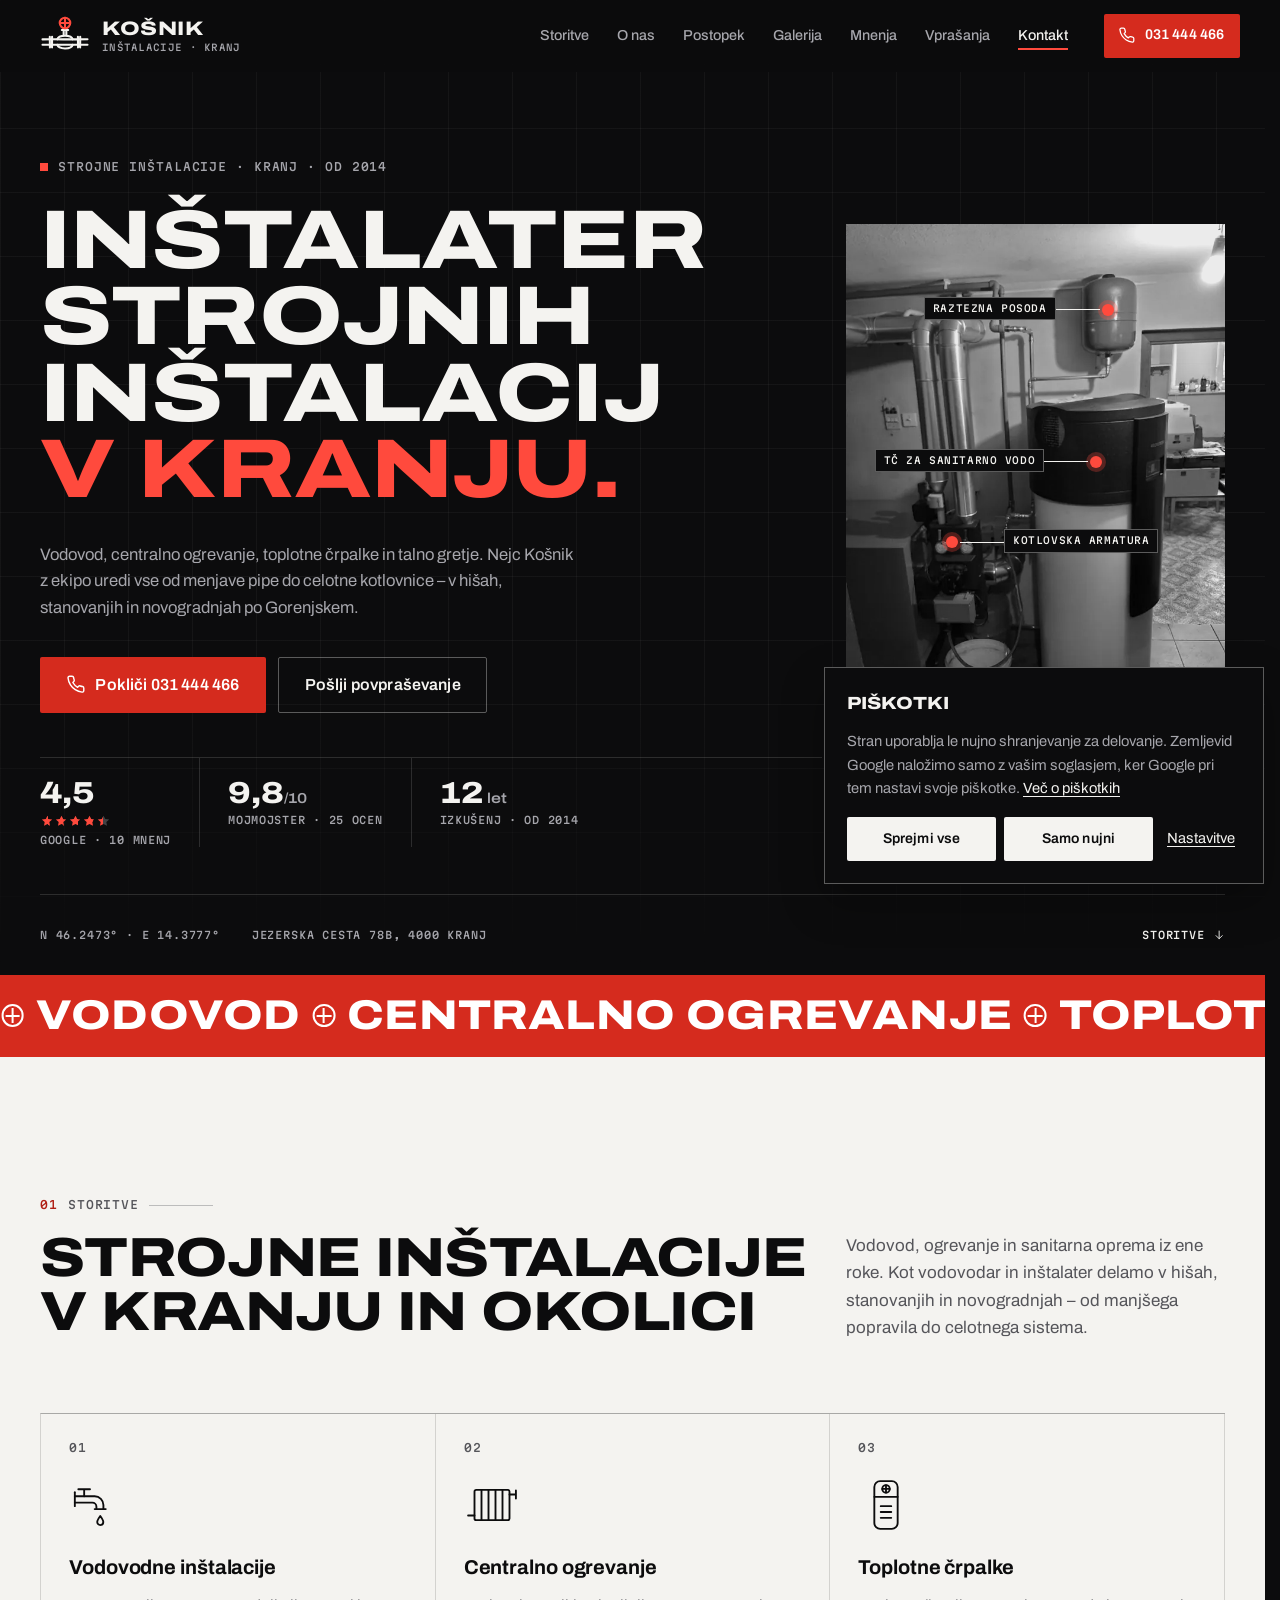
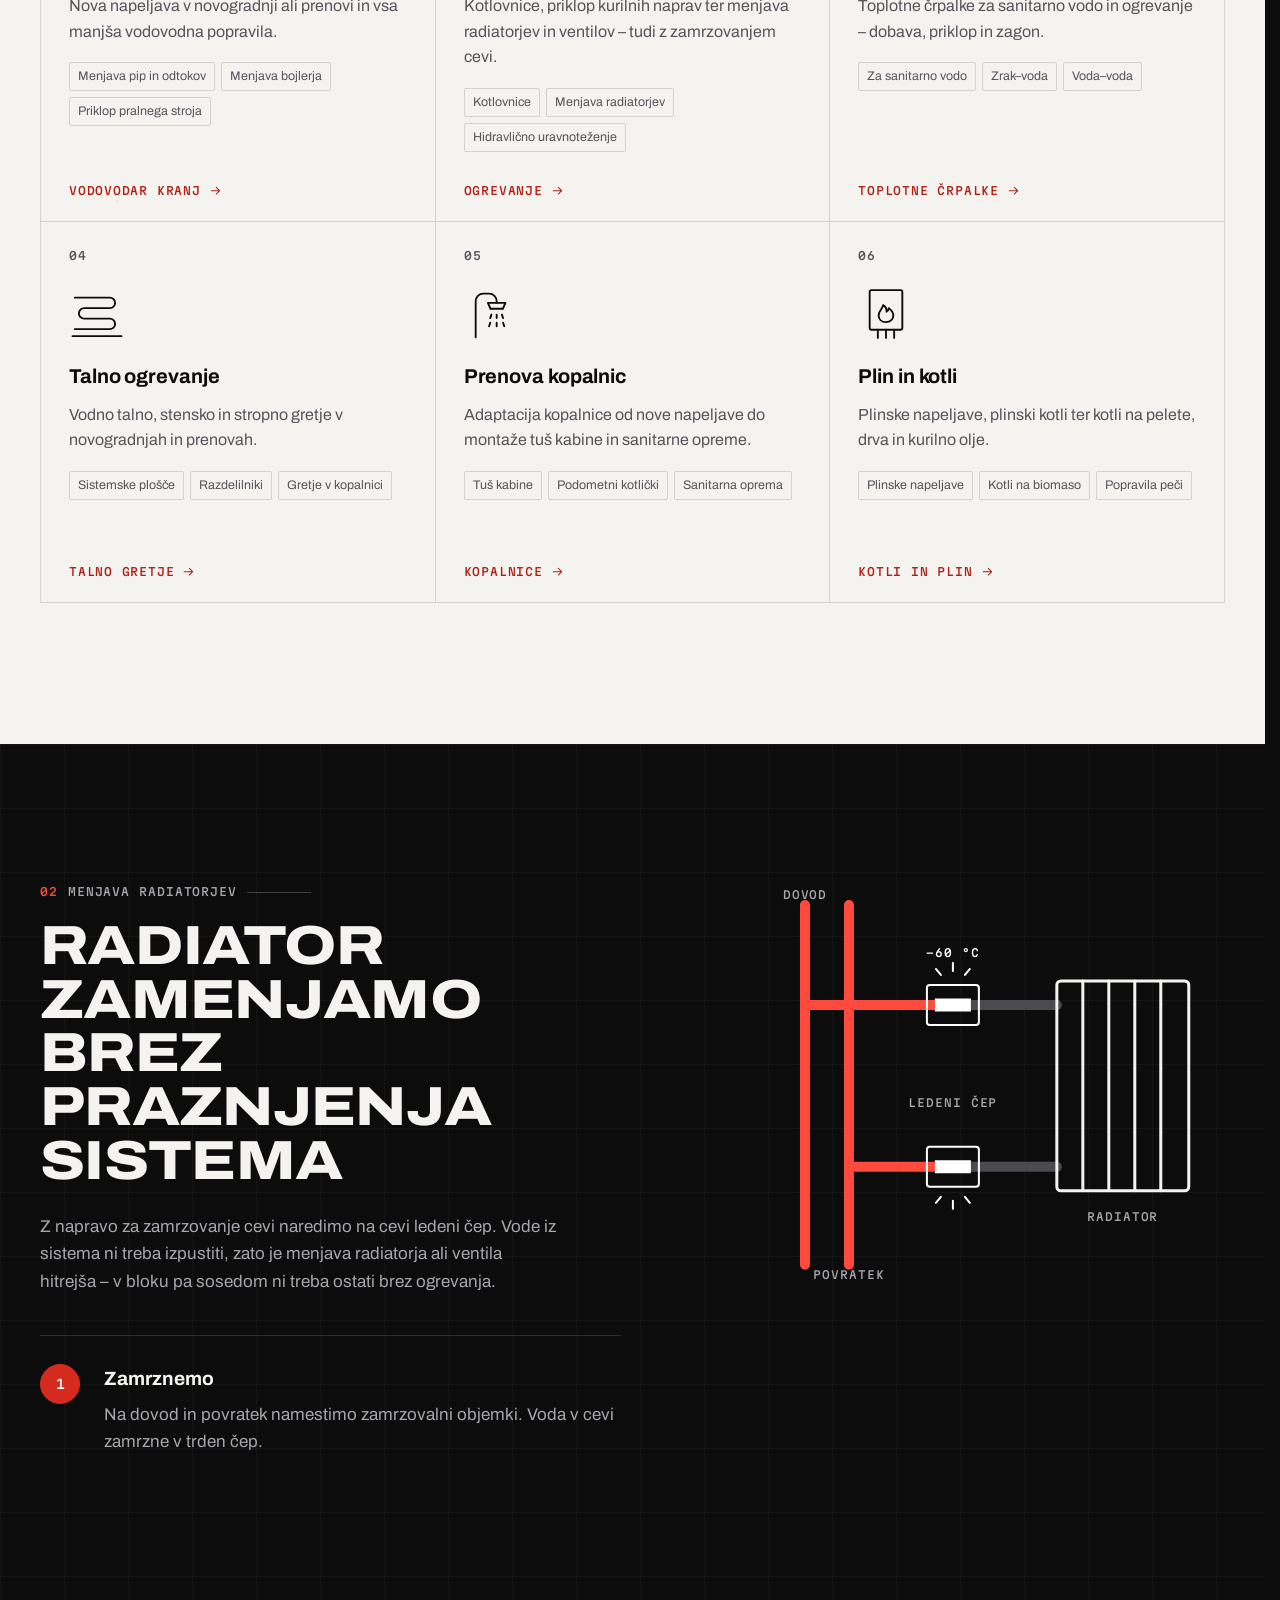
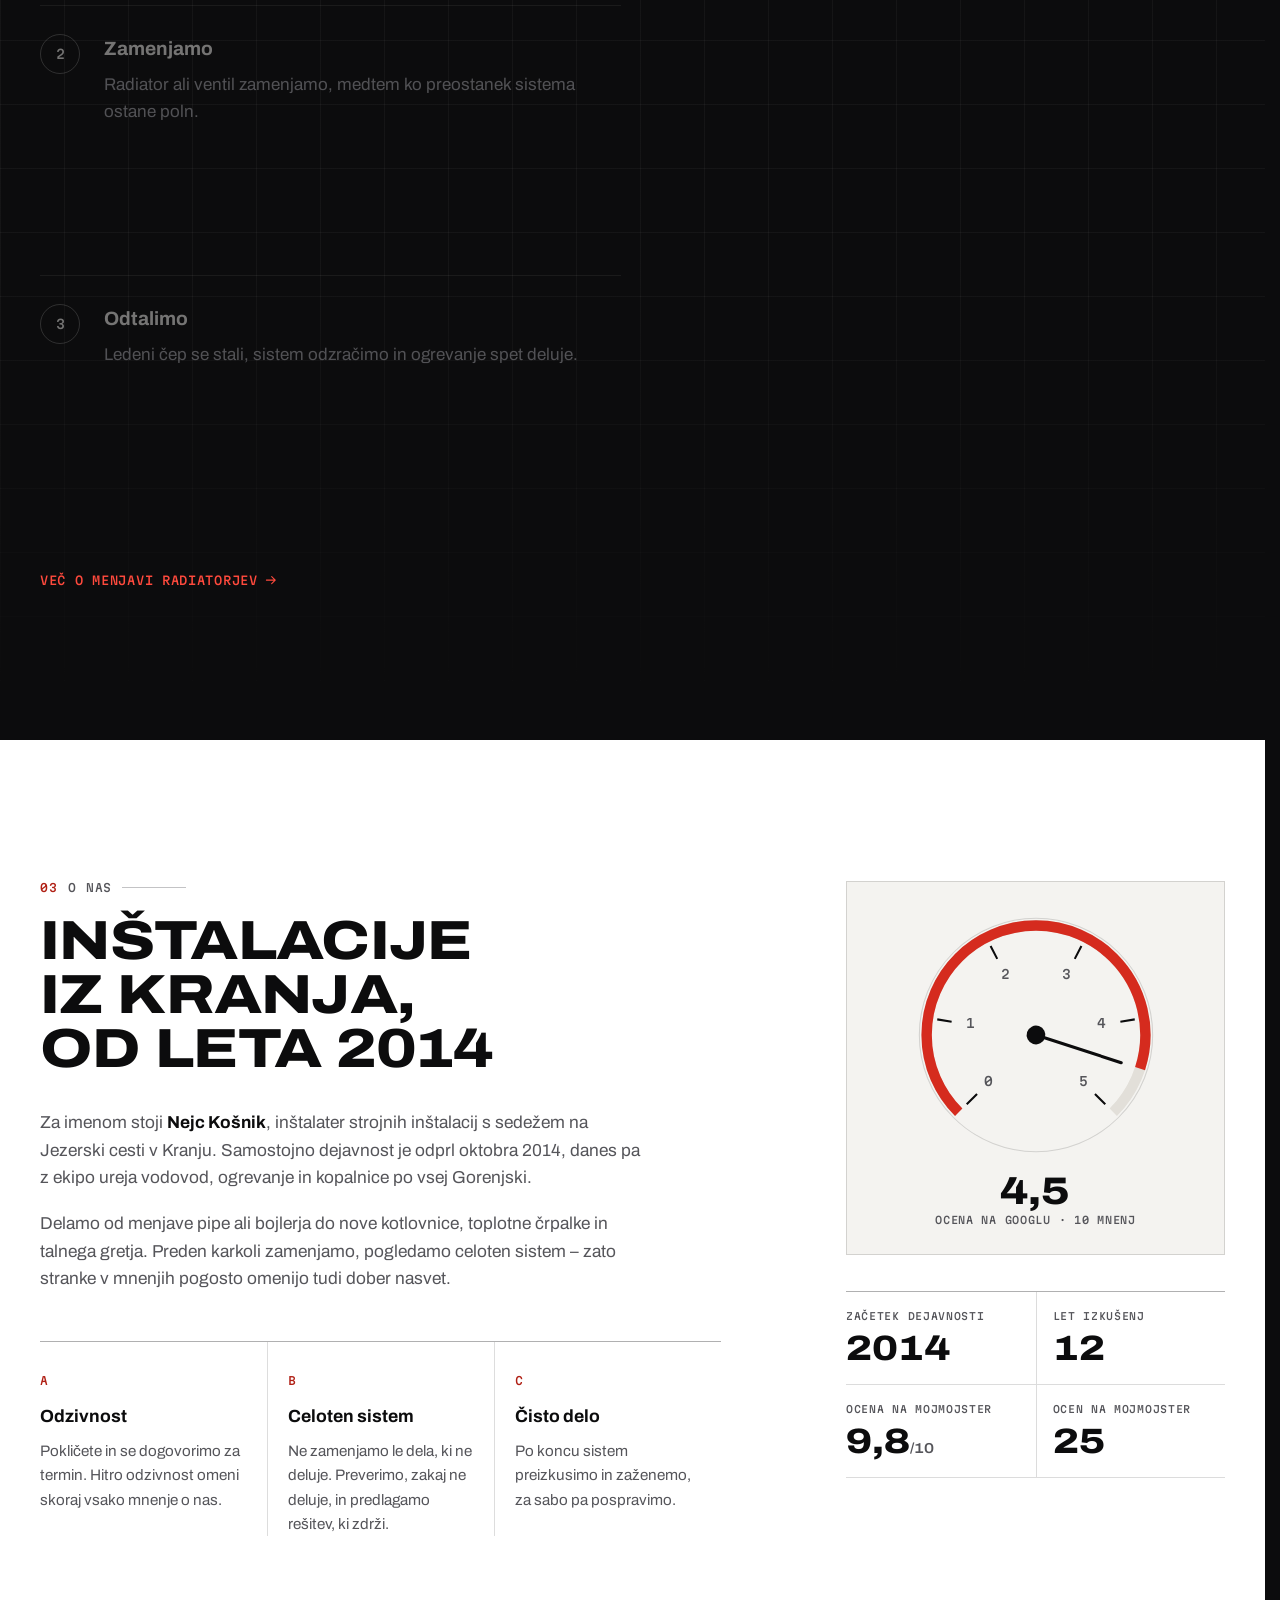
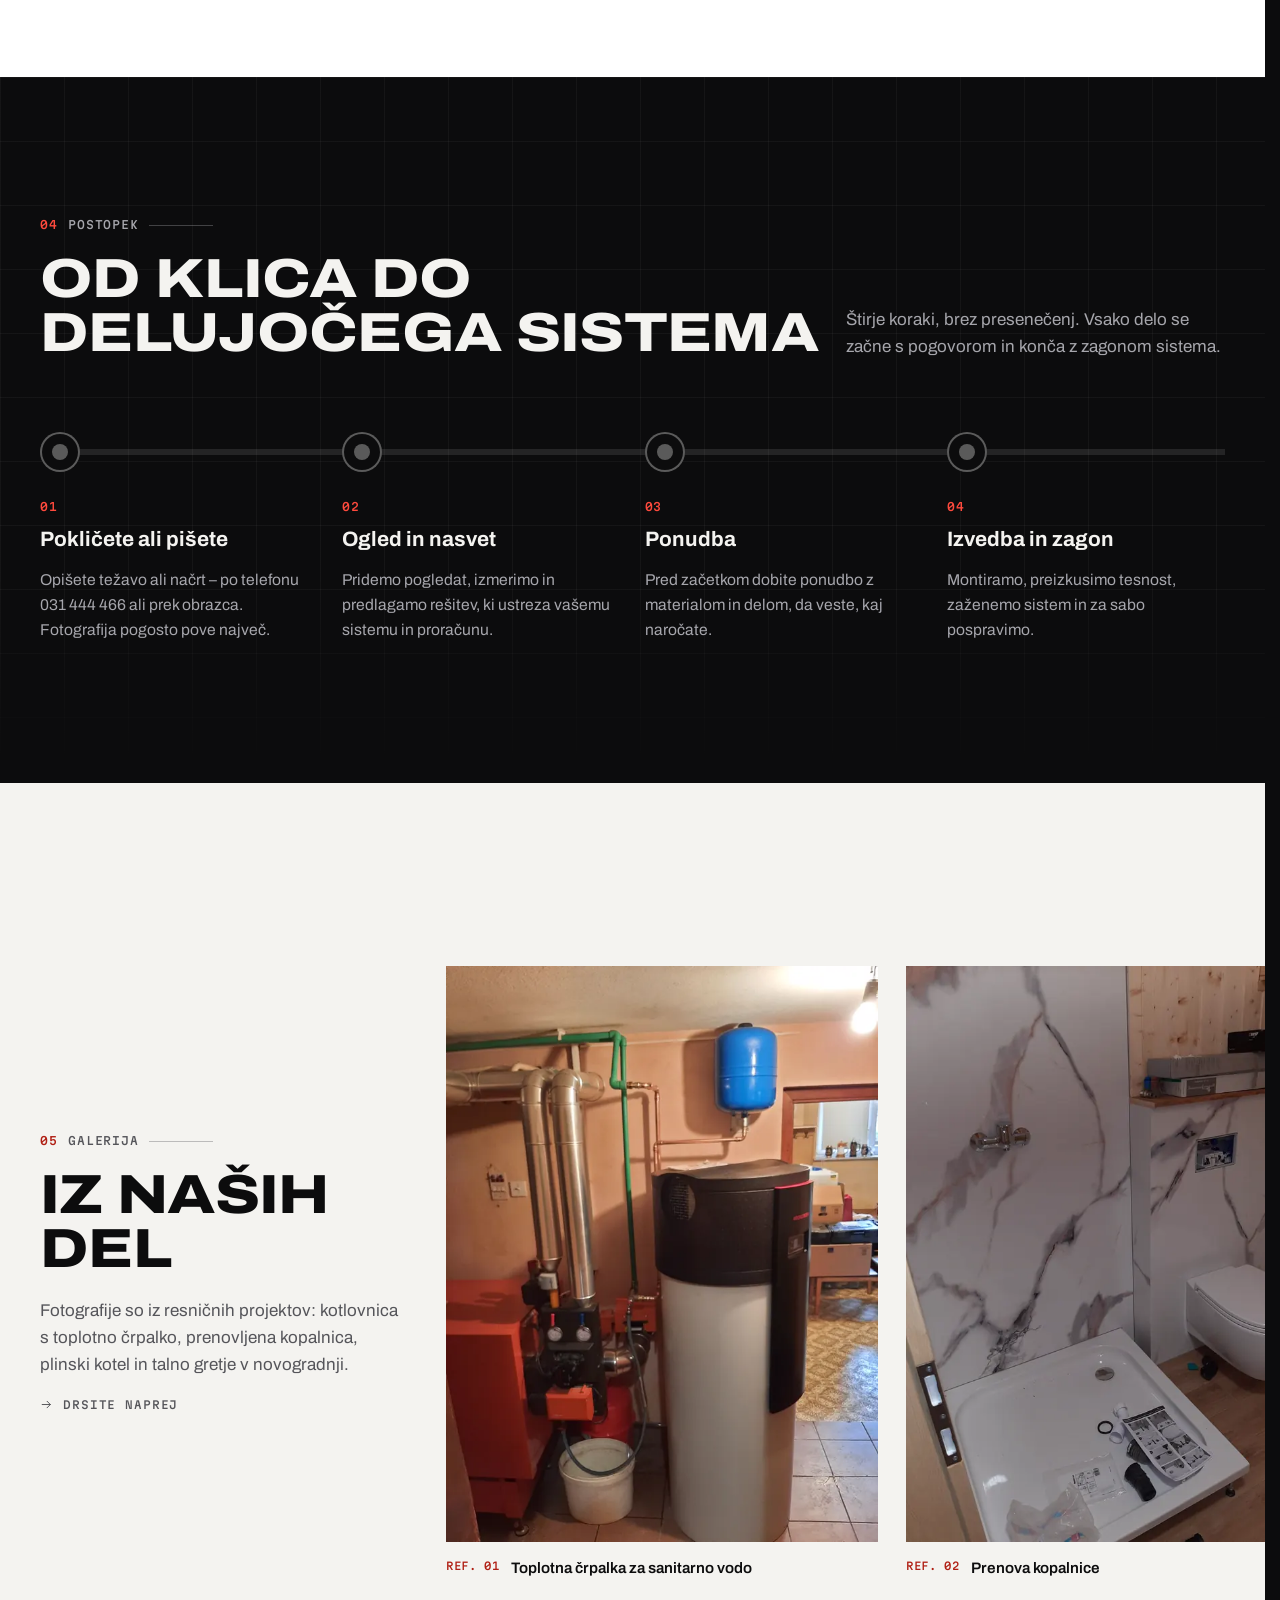
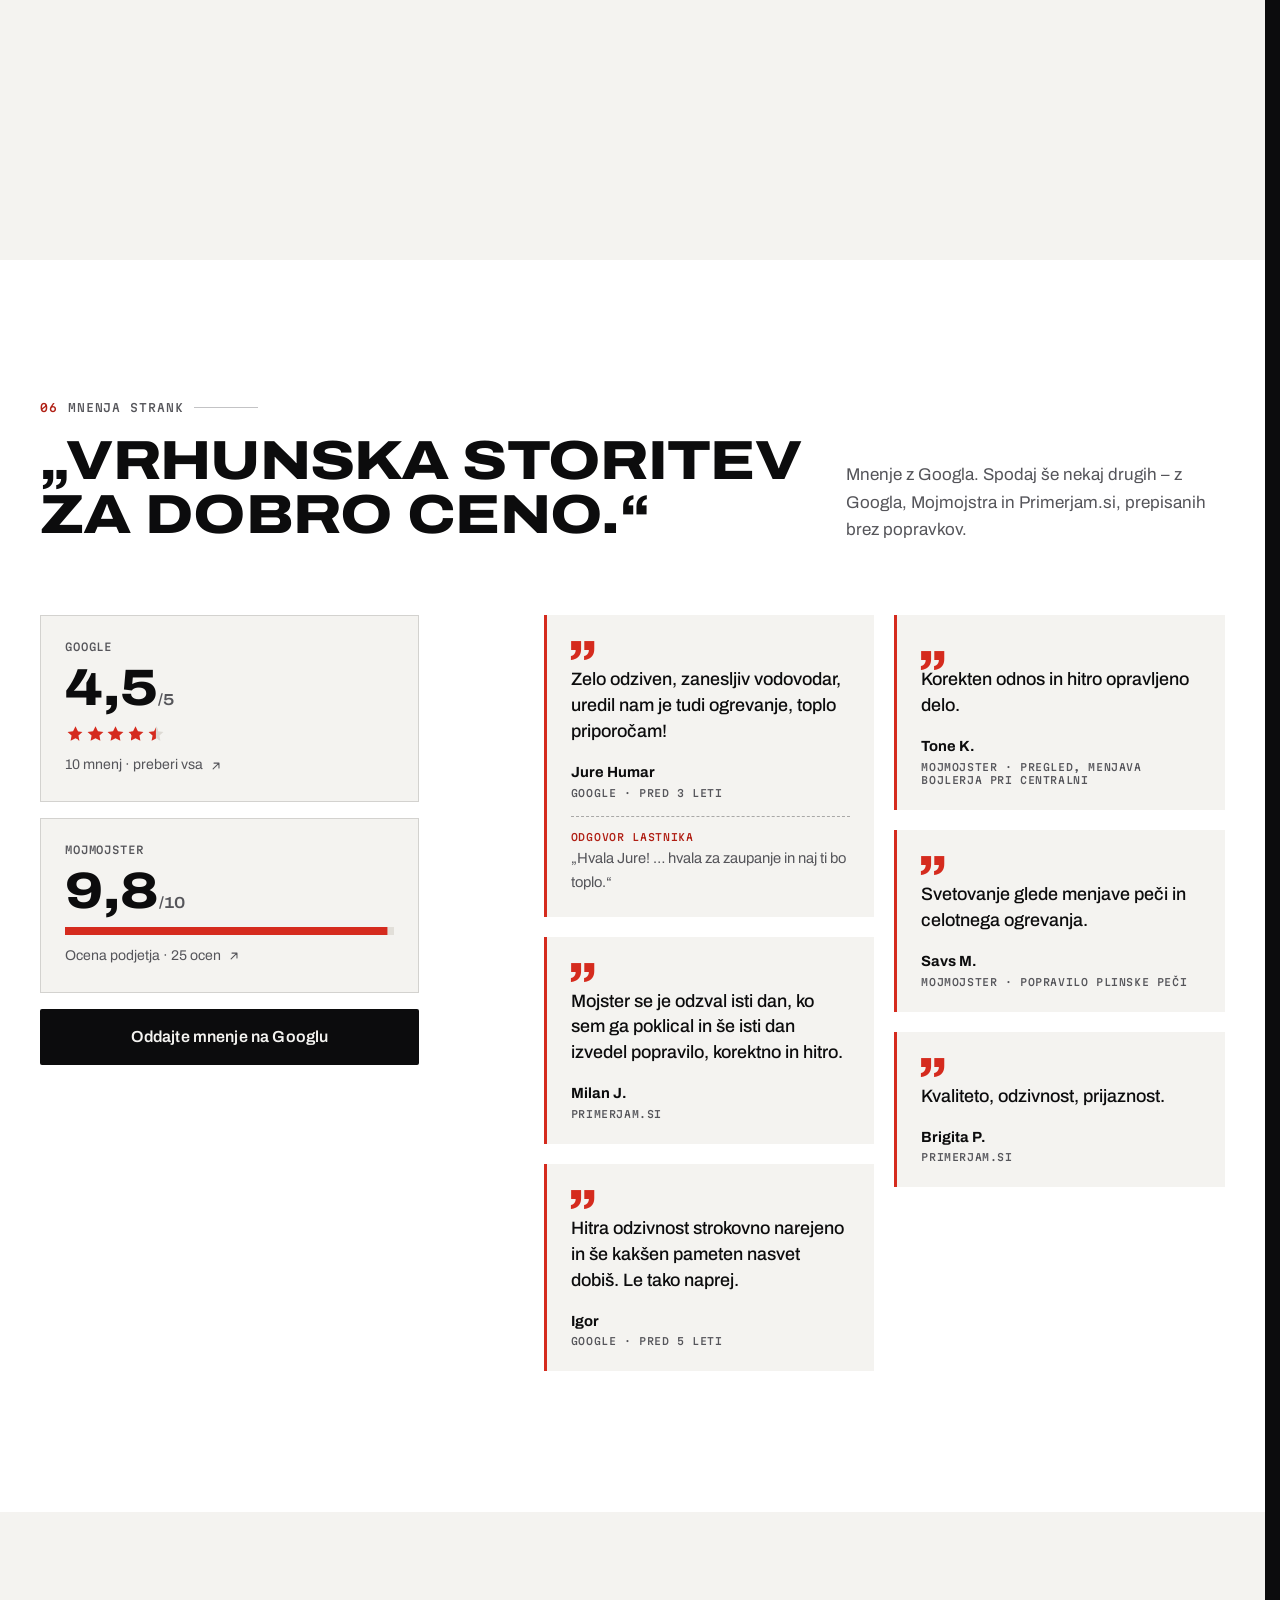
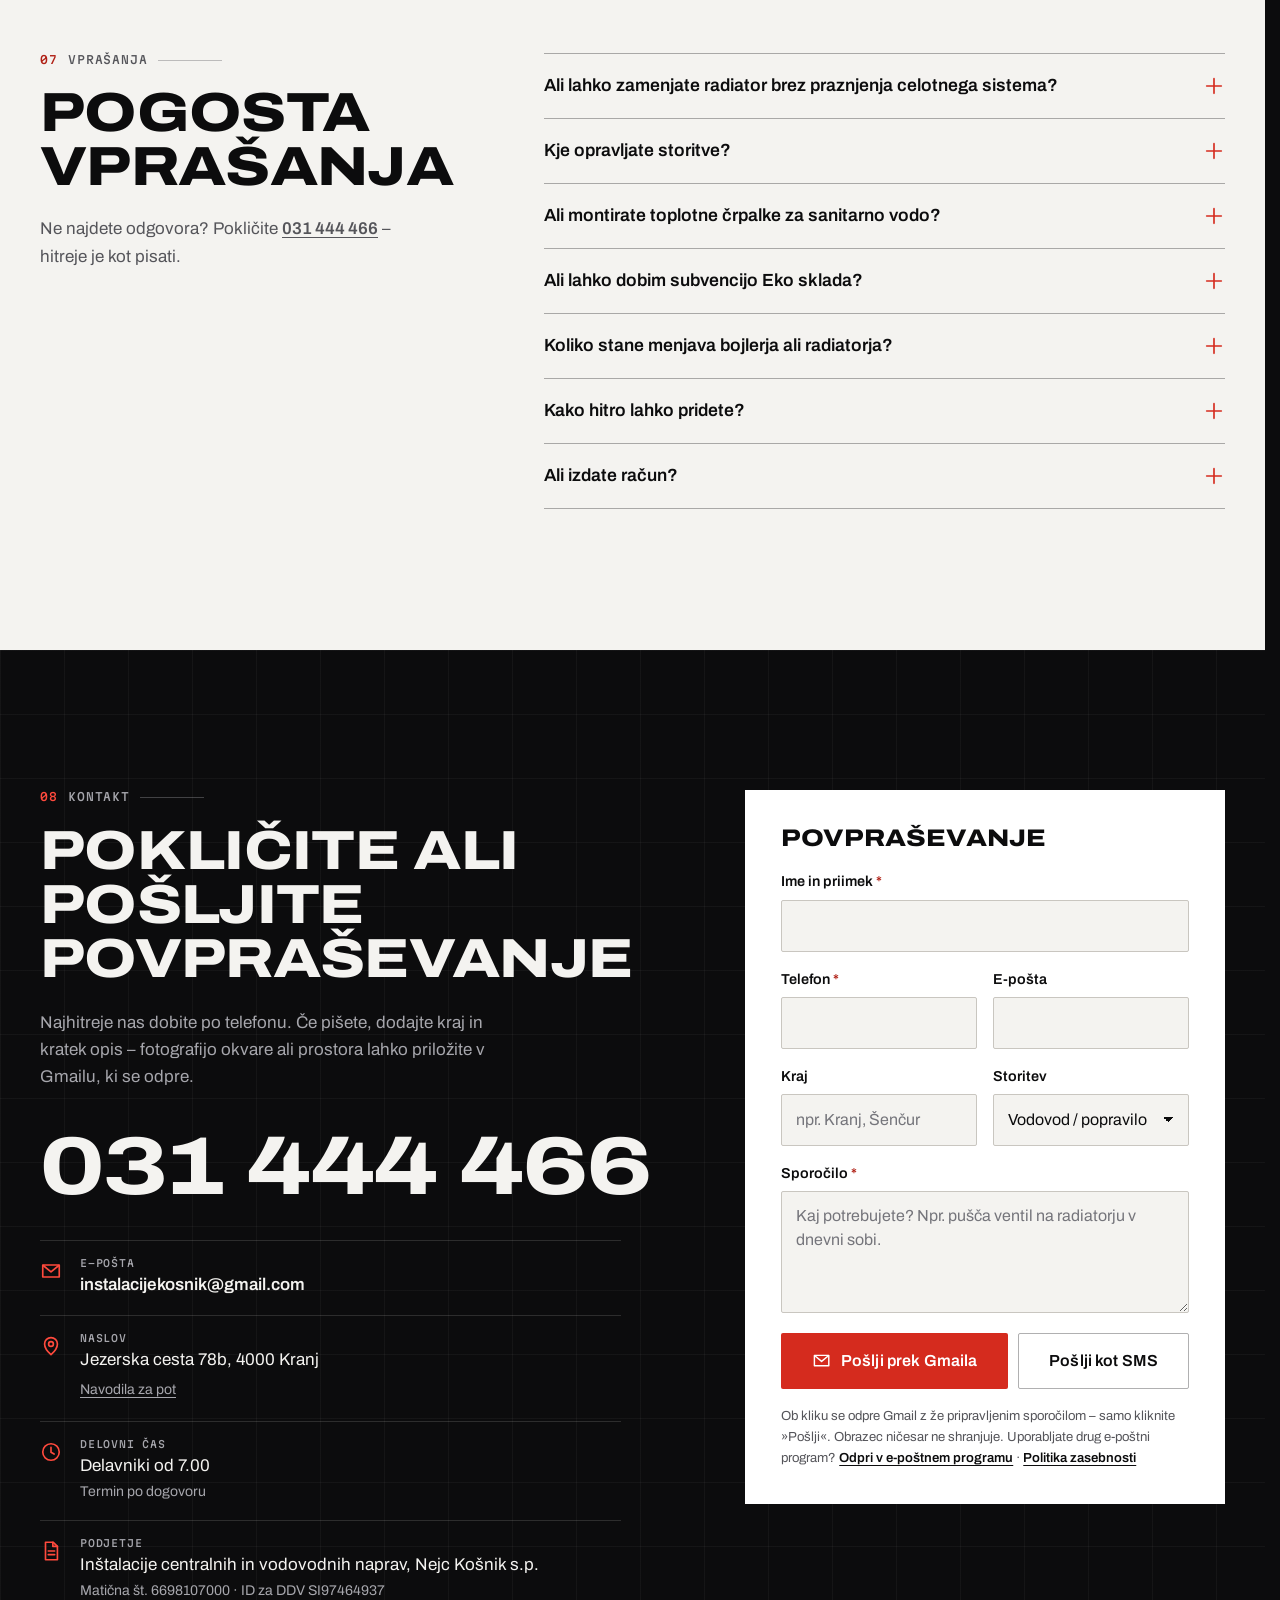
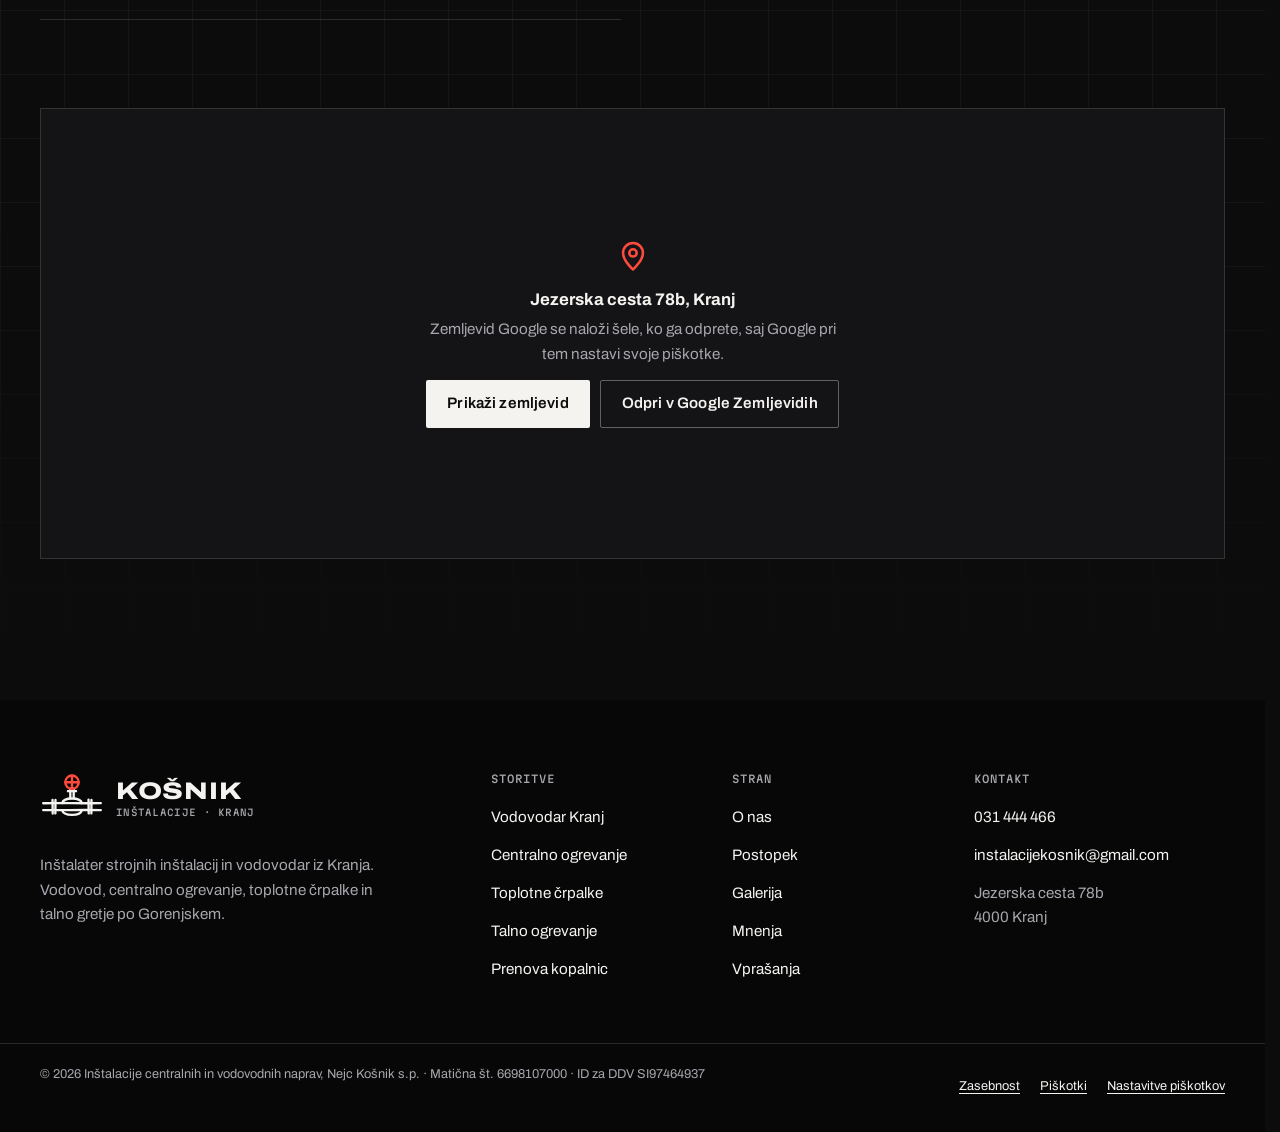
==== commit 842b7494: "Povpraševanje se odpre v Gmailu s pripravljenim sporočilom Gumb »Pošlji prek Gmaila« odpre Gmailovo " ====
--- a/index.html
+++ b/index.html
@@ -651,7 +651,7 @@
     <div class="contact__info">
       <p class="label label--inv" data-reveal><span class="num">08</span>Kontakt</p>
       <h2 class="h2" id="ko-h" data-reveal="words">Pokličite ali pošljite povpraševanje</h2>
-      <p class="contact__lead" data-reveal style="--i:2">Najhitreje nas dobite po telefonu. Če pišete, dodajte kraj in kratek opis – fotografijo okvare ali prostora lahko priložite v e-poštnem programu, ki se odpre.</p>
+      <p class="contact__lead" data-reveal style="--i:2">Najhitreje nas dobite po telefonu. Če pišete, dodajte kraj in kratek opis – fotografijo okvare ali prostora lahko priložite v Gmailu, ki se odpre.</p>
       <a class="bigtel" href="tel:+38631444466" data-reveal style="--i:3"><span>031</span> <span>444</span> <span>466</span></a>
       <ul class="facts" role="list">
         <li data-reveal style="--i:0"><svg class="ico" aria-hidden="true"><use href="#i-mail"/></svg><div><small>E-pošta</small><a href="mailto:instalacijekosnik@gmail.com">instalacijekosnik@gmail.com</a></div></li>
@@ -707,10 +707,10 @@
           <p class="fld__err" id="e-sp" aria-live="polite"></p>
         </div>
         <div class="form__btns">
-          <button class="btn btn--red btn--lg" type="submit" value="mail"><svg class="ico" aria-hidden="true"><use href="#i-mail"/></svg>Pošlji po e-pošti</button>
+          <button class="btn btn--red btn--lg" type="submit" value="mail"><svg class="ico" aria-hidden="true"><use href="#i-mail"/></svg>Pošlji prek Gmaila</button>
           <button class="btn btn--line btn--lg" type="submit" value="sms">Pošlji kot SMS</button>
         </div>
-        <p class="form__note">Obrazec ničesar ne shranjuje – odpre vaš e-poštni program ali SMS s pripravljenim sporočilom. <a href="zasebnost.html">Politika zasebnosti</a></p>
+        <p class="form__note">Ob kliku se odpre Gmail z že pripravljenim sporočilom – samo kliknite »Pošlji«. Obrazec ničesar ne shranjuje. Uporabljate drug e-poštni program? <button class="linkbtn" type="submit" value="mailto">Odpri v e-poštnem programu</button> · <a href="zasebnost.html">Politika zasebnosti</a></p>
         <p class="form__status" id="form-status" role="status"></p>
       </form>
     </div>
--- a/assets/styles.css
+++ b/assets/styles.css
@@ -788,7 +788,8 @@
 .form__btns { display: flex; flex-wrap: wrap; gap: 10px; margin-top: 4px; }
 .form__btns .btn { flex: 1 1 auto; }
 .form__note { font-size: .82rem; color: var(--text-2) !important; }
-.form__note a { color: var(--ink); }
+.form__note a, .form__note .linkbtn { color: var(--ink); font-weight: 600; }
+.form__note .linkbtn { min-height: 0; font-size: inherit; }
 .form__status { font-weight: 600; color: var(--ink) !important; }
 .form__status:empty { display: none; }
 @media (max-width: 1023px) {
